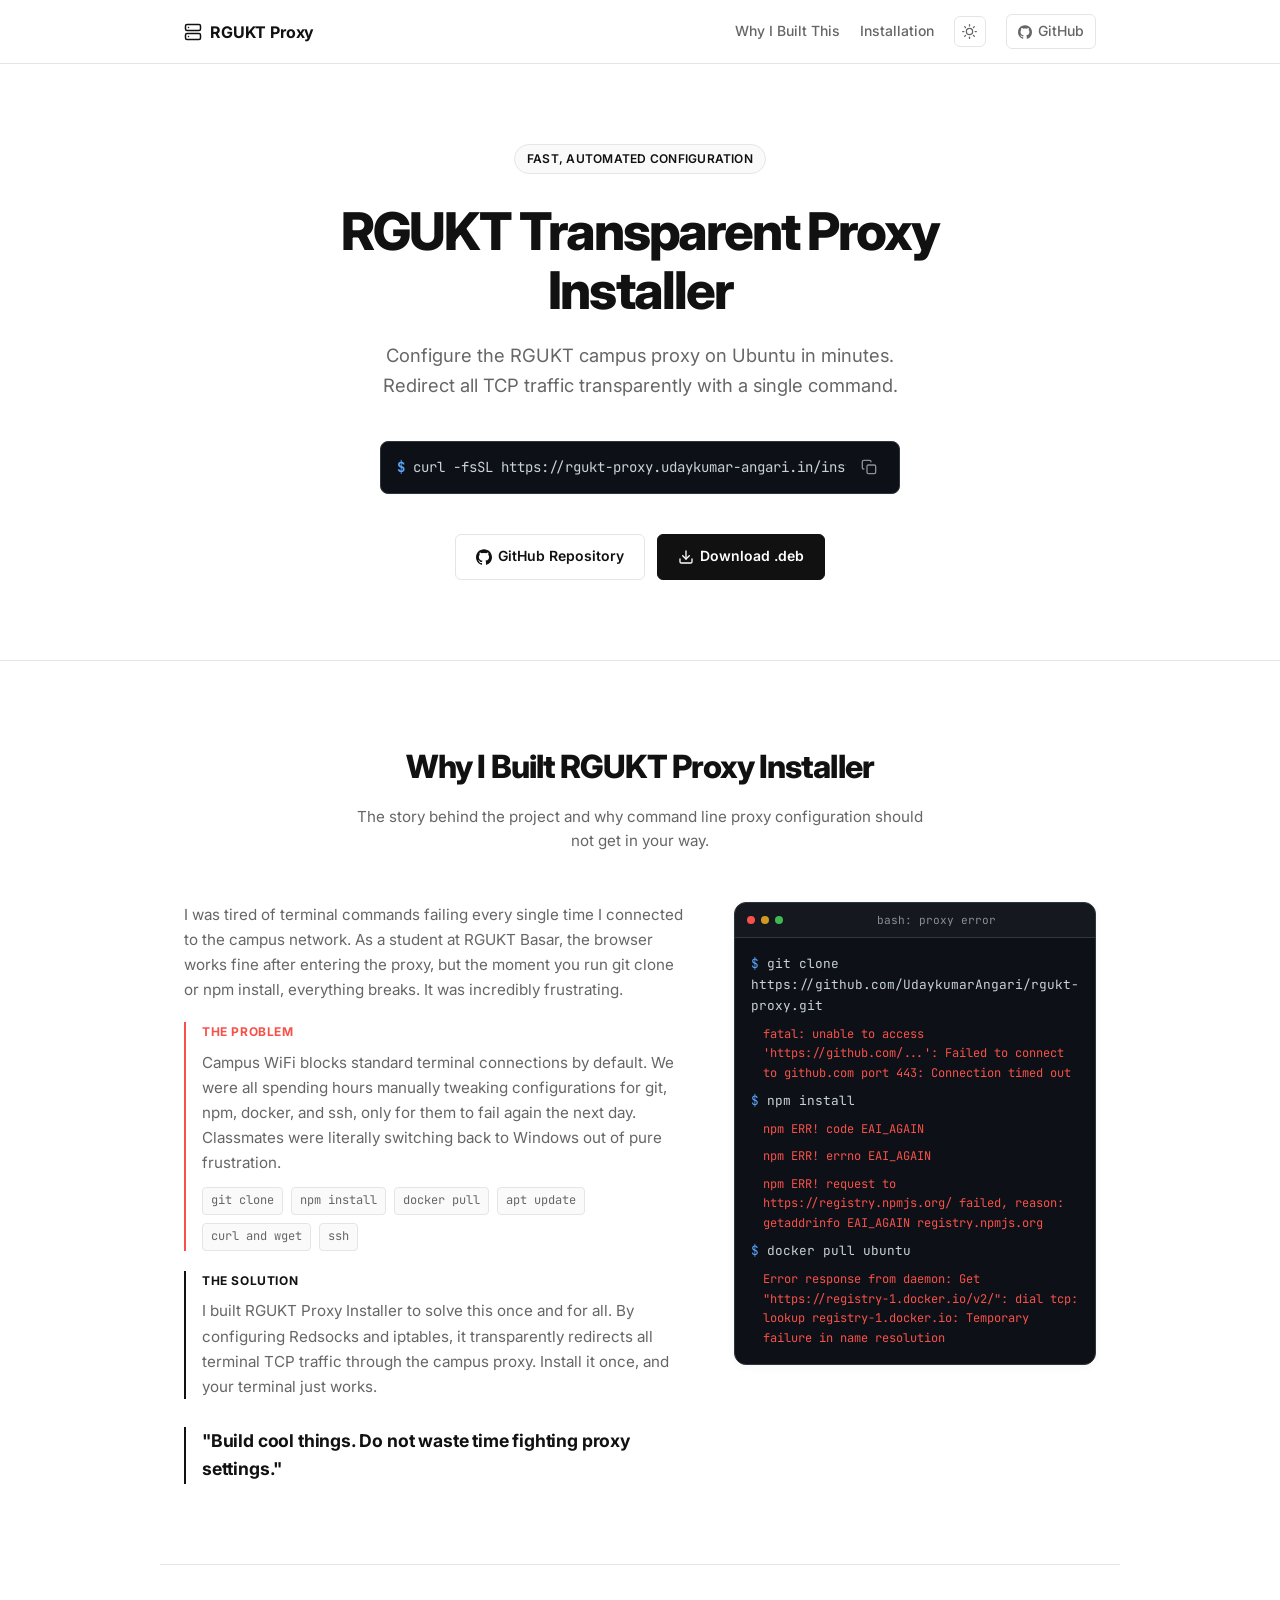
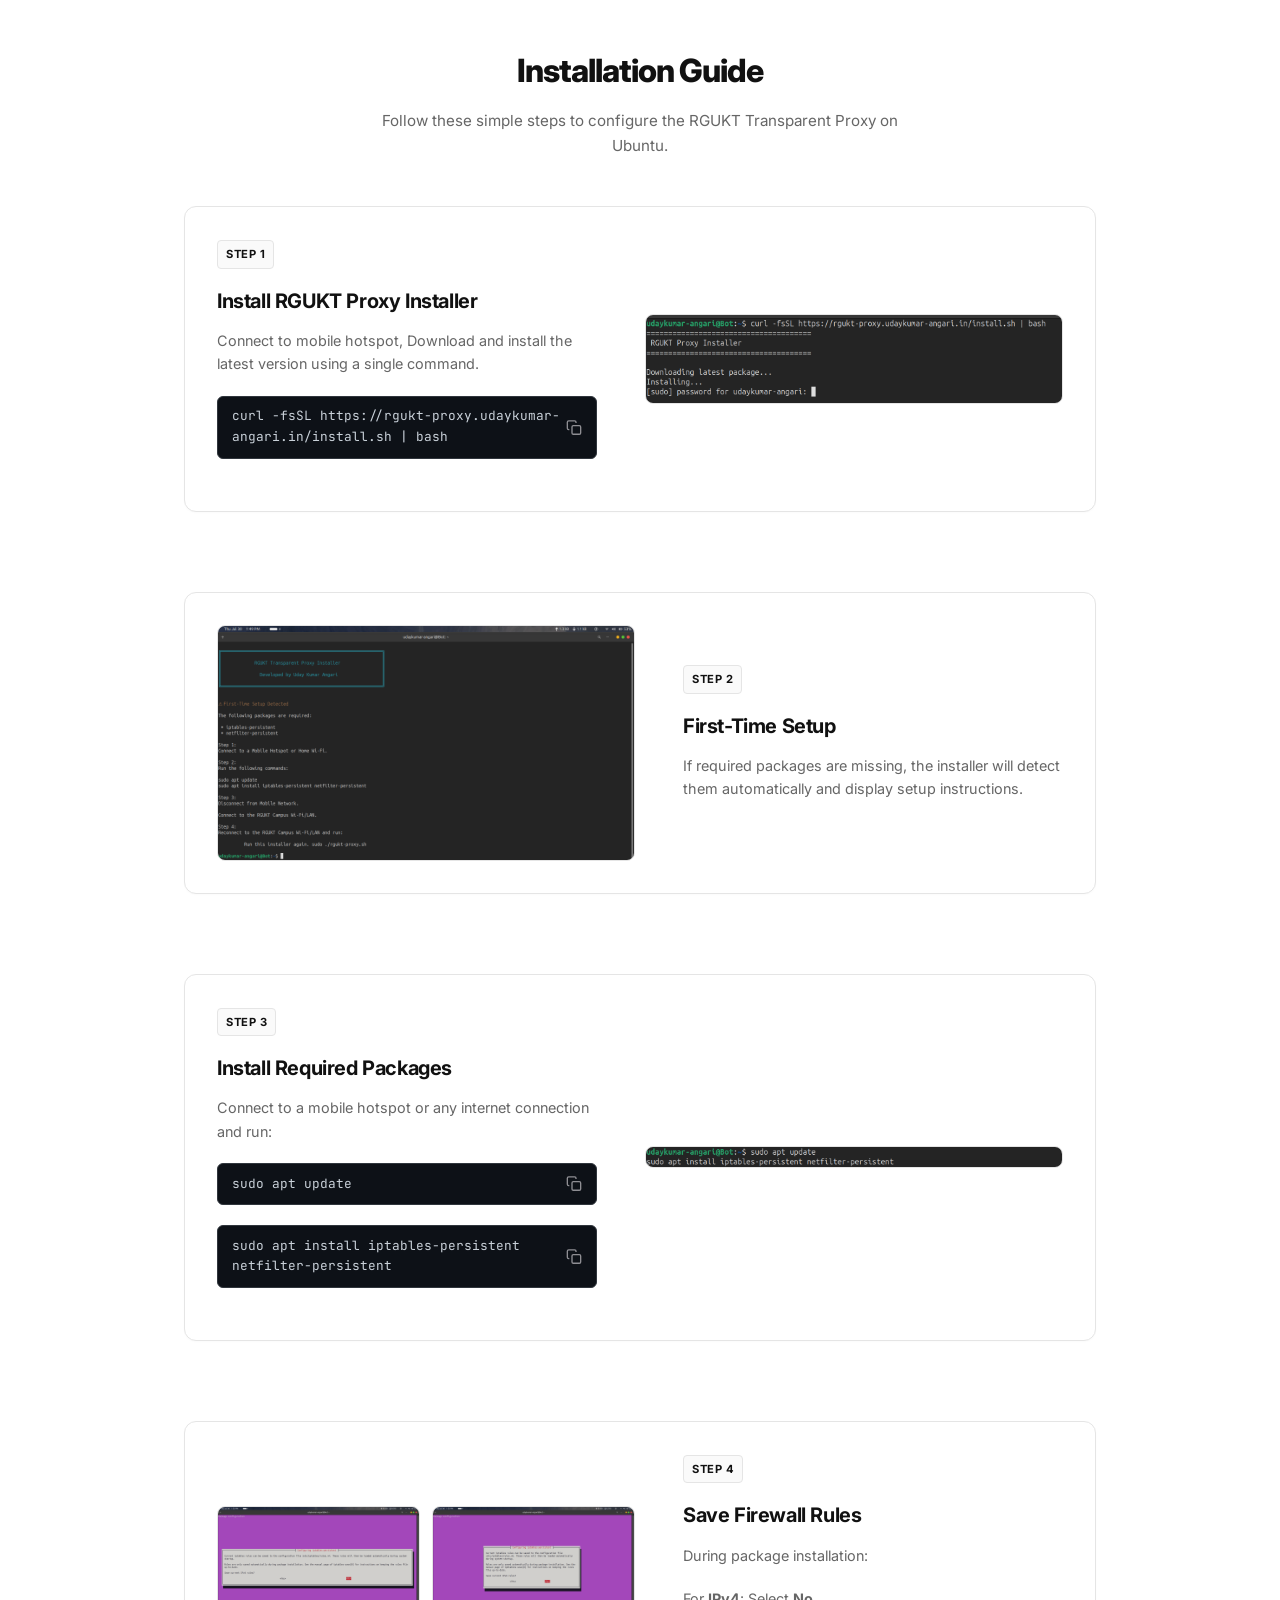
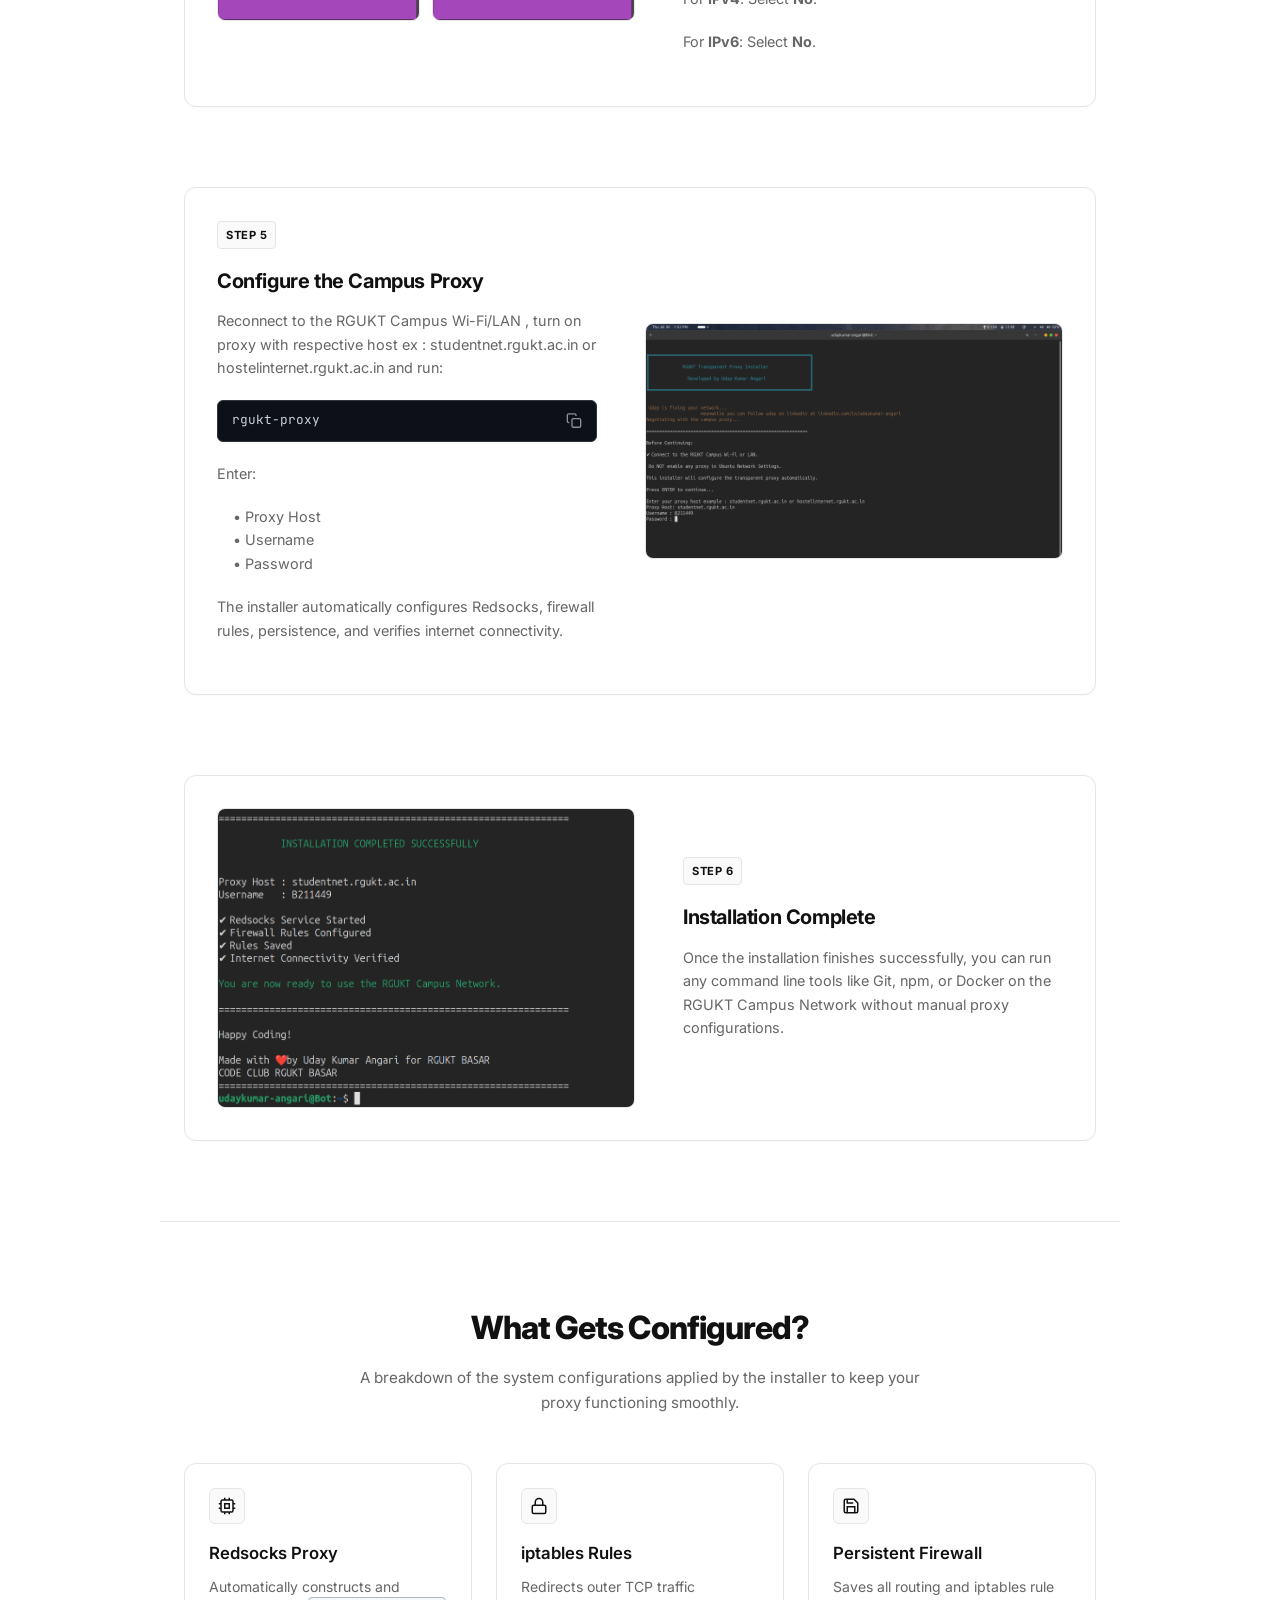
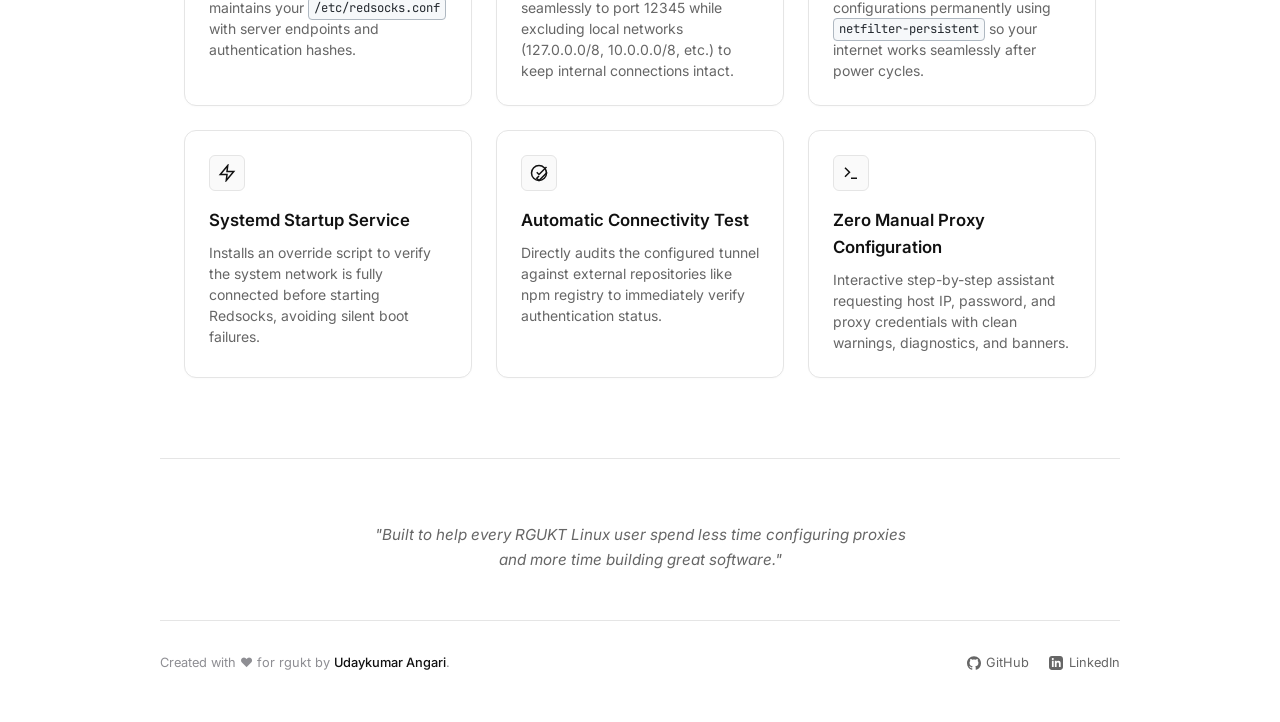
==== docs/index.html @ dd68bdbd "added steps in index.html" ====
<!DOCTYPE html>
<html lang="en">

<head>
    <meta charset="UTF-8">
    <meta name="viewport" content="width=device-width, initial-scale=1.0">
    <meta name="description"
        content="A one-command transparent proxy installer configuring redsocks and iptables on Ubuntu for RGUKT campus internet access.">
    <title>RGUKT Transparent Proxy Installer</title>

    <link rel="preconnect" href="https://fonts.googleapis.com">
    <link rel="preconnect" href="https://fonts.gstatic.com" crossorigin>
    <link
        href="https://fonts.googleapis.com/css2?family=Inter:wght@400;500;600;700;800&family=JetBrains+Mono:wght@400;500;600&display=swap"
        rel="stylesheet">

    <link rel="stylesheet" href="styles.css?v=4">

    <script>
        if (localStorage.getItem('theme') === 'dark' || (!('theme' in localStorage) && window.matchMedia('(prefers-color-scheme: dark)').matches)) {
            document.documentElement.classList.add('dark');
        } else {
            document.documentElement.classList.remove('dark');
        }
    </script>
</head>

<body>

    <header class="header">
        <div class="nav-container">
            <a href="#" class="logo-link">
                <svg class="logo-icon" viewBox="0 0 24 24" fill="none" stroke="currentColor" stroke-width="2"
                    stroke-linecap="round" stroke-linejoin="round">
                    <rect x="2" y="2" width="20" height="8" rx="2" ry="2"></rect>
                    <rect x="2" y="14" width="20" height="8" rx="2" ry="2"></rect>
                    <line x1="6" y1="6" x2="6.01" y2="6"></line>
                    <line x1="6" y1="18" x2="6.01" y2="18"></line>
                </svg>
                <span class="logo-text">RGUKT Proxy</span>
            </a>
            <nav class="nav-menu">
                <a href="#why-built" class="nav-item">Why I Built This</a>
                <a href="#installation" class="nav-item">Installation</a>
                <button id="theme-toggle" class="theme-toggle-btn" aria-label="Toggle theme">
                    <svg class="sun-icon" viewBox="0 0 24 24" fill="none" stroke="currentColor" stroke-width="2"
                        stroke-linecap="round" stroke-linejoin="round">
                        <circle cx="12" cy="12" r="5"></circle>
                        <line x1="12" y1="1" x2="12" y2="3"></line>
                        <line x1="12" y1="21" x2="12" y2="23"></line>
                        <line x1="4.22" y1="4.22" x2="5.64" y2="5.64"></line>
                        <line x1="18.36" y1="18.36" x2="19.78" y2="19.78"></line>
                        <line x1="1" y1="12" x2="3" y2="12"></line>
                        <line x1="21" y1="12" x2="23" y2="12"></line>
                        <line x1="4.22" y1="19.78" x2="5.64" y2="18.36"></line>
                        <line x1="18.36" y1="5.64" x2="19.78" y2="4.22"></line>
                    </svg>
                    <svg class="moon-icon" viewBox="0 0 24 24" fill="none" stroke="currentColor" stroke-width="2"
                        stroke-linecap="round" stroke-linejoin="round">
                        <path d="M21 12.79A9 9 0 1 1 11.21 3 7 7 0 0 0 21 12.79z"></path>
                    </svg>
                </button>
                <a href="https://github.com/UdaykumarAngari/rgukt-proxy" target="_blank" rel="noopener noreferrer"
                    class="nav-item github-nav-link">
                    <svg class="github-icon" viewBox="0 0 24 24" fill="currentColor">
                        <path
                            d="M12 .297c-6.63 0-12 5.373-12 12 0 5.303 3.438 9.8 8.205 11.385.6.113.82-.258.82-.577 0-.285-.01-1.04-.015-2.04-3.338.724-4.042-1.61-4.042-1.61C4.422 18.07 3.633 17.7 3.633 17.7c-1.087-.744.084-.729.084-.729 1.205.084 1.838 1.236 1.838 1.236 1.07 1.835 2.809 1.305 3.495.998.108-.776.417-1.305.76-1.605-2.665-.3-5.466-1.332-5.466-5.93 0-1.31.465-2.38 1.235-3.22-.135-.303-.54-1.523.105-3.176 0 0 1.005-.322 3.3 1.23.96-.267 1.98-.399 3-.405 1.02.006 2.04.138 3 .405 2.28-1.552 3.285-1.23 3.285-1.23.645 1.653.24 2.873.12 3.176.765.84 1.23 1.91 1.23 3.22 0 4.61-2.805 5.625-5.475 5.92.42.36.81 1.096.81 2.22 0 1.606-.015 2.896-.015 3.286 0 .315.21.69.825.57C20.565 22.092 24 17.592 24 12.297c0-6.627-5.373-12-12-12" />
                    </svg>
                    <span>GitHub</span>
                </a>
            </nav>
        </div>
    </header>

    <main>

        <section class="hero-section">
            <div class="hero-container scroll-animate">
                <div class="hero-badge">
                    <span class="badge-text">fast, automated configuration</span>
                </div>
                <h1 class="hero-title">
                    RGUKT Transparent Proxy Installer
                </h1>
                <p class="hero-subtitle">
                    Configure the RGUKT campus proxy on Ubuntu in minutes. Redirect all TCP traffic transparently with a
                    single command.
                </p>

                <div class="command-box-wrapper">
                    <div class="command-box">
                        <span class="command-prompt">$</span>
                        <code class="command-text"
                            id="install-command">curl -fsSL https://rgukt-proxy.udaykumar-angari.in/install.sh | bash</code>
                        <button class="copy-btn" data-clipboard-target="#install-command"
                            aria-label="Copy installation command">
                            <span class="copy-tooltip">Copy</span>
                            <svg class="copy-icon" viewBox="0 0 24 24" fill="none" stroke="currentColor"
                                stroke-width="2">
                                <rect x="9" y="9" width="13" height="13" rx="2" ry="2"></rect>
                                <path d="M5 15H4a2 2 0 0 1-2-2V4a2 2 0 0 1 2-2h9a2 2 0 0 1 2 2v1"></path>
                            </svg>
                            <svg class="check-icon" viewBox="0 0 24 24" fill="none" stroke="currentColor"
                                stroke-width="2.5">
                                <polyline points="20 6 9 17 4 12"></polyline>
                            </svg>
                        </button>
                    </div>
                </div>

                <div class="hero-actions">
                    <a href="https://github.com/UdaykumarAngari/rgukt-proxy" target="_blank" rel="noopener noreferrer"
                        class="btn btn-secondary">
                        <svg class="btn-icon" viewBox="0 0 24 24" fill="currentColor">
                            <path
                                d="M12 .297c-6.63 0-12 5.373-12 12 0 5.303 3.438 9.8 8.205 11.385.6.113.82-.258.82-.577 0-.285-.01-1.04-.015-2.04-3.338.724-4.042-1.61-4.042-1.61C4.422 18.07 3.633 17.7 3.633 17.7c-1.087-.744.084-.729.084-.729 1.205.084 1.838 1.236 1.838 1.236 1.07 1.835 2.809 1.305 3.495.998.108-.776.417-1.305.76-1.605-2.665-.3-5.466-1.332-5.466-5.93 0-1.31.465-2.38 1.235-3.22-.135-.303-.54-1.523.105-3.176 0 0 1.005-.322 3.3 1.23.96-.267 1.98-.399 3-.405 1.02.006 2.04.138 3 .405 2.28-1.552 3.285-1.23 3.285-1.23.645 1.653.24 2.873.12 3.176.765.84 1.23 1.91 1.23 3.22 0 4.61-2.805 5.625-5.475 5.92.42.36.81 1.096.81 2.22 0 1.606-.015 2.896-.015 3.286 0 .315.21.69.825.57C20.565 22.092 24 17.592 24 12.297c0-6.627-5.373-12-12-12" />
                        </svg>
                        <span>GitHub Repository</span>
                    </a>
                    <a href="downloads/rgukt-proxy.deb" class="btn btn-primary" download>
                        <svg class="btn-icon" viewBox="0 0 24 24" fill="none" stroke="currentColor" stroke-width="2"
                            stroke-linecap="round" stroke-linejoin="round">
                            <path d="M21 15v4a2 2 0 0 1-2 2H5a2 2 0 0 1-2-2v-4"></path>
                            <polyline points="7 10 12 15 17 10"></polyline>
                            <line x1="12" y1="15" x2="12" y2="3"></line>
                        </svg>
                        <span>Download .deb</span>
                    </a>
                </div>
            </div>
        </section>

        <section id="why-built" class="why-built-section scroll-animate">
            <div class="section-header">
                <h2 class="section-title">Why I Built RGUKT Proxy Installer</h2>
                <p class="section-subtitle">The story behind the project and why command line proxy configuration should not get in your way.</p>
            </div>
            <div class="why-built-container">
                <div class="why-built-content">
                    <p class="story-intro">
                        I was tired of terminal commands failing every single time I connected to the campus network. As a student at RGUKT Basar, the browser works fine after entering the proxy, but the moment you run git clone or npm install, everything breaks. It was incredibly frustrating.
                    </p>
                    
                    <div class="story-problem">
                        <span class="story-label">The Problem</span>
                        <p>Campus WiFi blocks standard terminal connections by default. We were all spending hours manually tweaking configurations for git, npm, docker, and ssh, only for them to fail again the next day. Classmates were literally switching back to Windows out of pure frustration.</p>
                        <div class="command-badge-grid">
                            <span>git clone</span>
                            <span>npm install</span>
                            <span>docker pull</span>
                            <span>apt update</span>
                            <span>curl and wget</span>
                            <span>ssh</span>
                        </div>
                    </div>
                    
                    <div class="story-solution">
                        <span class="story-label">The Solution</span>
                        <p>
                            I built RGUKT Proxy Installer to solve this once and for all. By configuring Redsocks and iptables, it transparently redirects all terminal TCP traffic through the campus proxy. Install it once, and your terminal just works.
                        </p>
                    </div>

                    <div class="why-built-quote">
                        "Build cool things. Do not waste time fighting proxy settings."
                    </div>
                </div>
                <div class="why-built-terminal">
                    <div class="terminal-card">
                        <div class="terminal-header">
                            <span class="dot dot-red"></span>
                            <span class="dot dot-yellow"></span>
                            <span class="dot dot-green"></span>
                            <span class="terminal-title">bash: proxy error</span>
                        </div>
                        <div class="terminal-body">
                            <div class="term-line"><span class="term-prompt">$</span> <span class="term-cmd">git clone https://github.com/UdaykumarAngari/rgukt-proxy.git</span></div>
                            <div class="term-err">fatal: unable to access 'https://github.com/...': Failed to connect to github.com port 443: Connection timed out</div>
                            <div class="term-line"><span class="term-prompt">$</span> <span class="term-cmd">npm install</span></div>
                            <div class="term-err">npm ERR! code EAI_AGAIN</div>
                            <div class="term-err">npm ERR! errno EAI_AGAIN</div>
                            <div class="term-err">npm ERR! request to https://registry.npmjs.org/ failed, reason: getaddrinfo EAI_AGAIN registry.npmjs.org</div>
                            <div class="term-line"><span class="term-prompt">$</span> <span class="term-cmd">docker pull ubuntu</span></div>
                            <div class="term-err">Error response from daemon: Get "https://registry-1.docker.io/v2/": dial tcp: lookup registry-1.docker.io: Temporary failure in name resolution</div>
                        </div>
                    </div>
                </div>
            </div>
        </section>

        <section id="installation" class="installation-section scroll-animate">
            <div class="section-header">
                <h2 class="section-title">Installation Guide</h2>
                <p class="section-subtitle">Follow these simple steps to configure the RGUKT Transparent Proxy on
                    Ubuntu.</p>
            </div>

            <div class="steps-list">
                <div class="step-card scroll-animate">
                    <div class="step-info-block">
                        <div class="step-badge">Step 1</div>
                        <h3 class="step-card-title">Install RGUKT Proxy Installer</h3>
                        <p class="step-card-desc">Connect to mobile hotspot, Download and install the latest version using a single command.</p>
                        <div class="step-code-wrapper">
                            <div class="step-code-block">
                                <code
                                    id="step-1-code">curl -fsSL https://rgukt-proxy.udaykumar-angari.in/install.sh | bash</code>
                                <button class="copy-btn" data-clipboard-target="#step-1-code"
                                    aria-label="Copy installation command">
                                    <span class="copy-tooltip">Copy</span>
                                    <svg class="copy-icon" viewBox="0 0 24 24" fill="none" stroke="currentColor"
                                        stroke-width="2">
                                        <rect x="9" y="9" width="13" height="13" rx="2" ry="2"></rect>
                                        <path d="M5 15H4a2 2 0 0 1-2-2V4a2 2 0 0 1 2-2h9a2 2 0 0 1 2 2v1"></path>
                                    </svg>
                                    <svg class="check-icon" viewBox="0 0 24 24" fill="none" stroke="currentColor"
                                        stroke-width="2.5">
                                        <polyline points="20 6 9 17 4 12"></polyline>
                                    </svg>
                                </button>
                            </div>
                        </div>
                    </div>
                    <div class="step-card-visual">
                        <div class="doc-image-wrapper image-wrapper">
                            <img src="images/step1.png" alt="Install RGUKT Proxy Installer"
                                class="gallery-img step-doc-img">
                            <div class="zoom-overlay">
                                <svg class="zoom-icon" viewBox="0 0 24 24" fill="none" stroke="currentColor"
                                    stroke-width="2" stroke-linecap="round" stroke-linejoin="round">
                                    <circle cx="11" cy="11" r="8"></circle>
                                    <line x1="21" y1="21" x2="16.65" y2="16.65"></line>
                                    <line x1="11" y1="8" x2="11" y2="14"></line>
                                    <line x1="8" y1="11" x2="14" y2="11"></line>
                                </svg>
                            </div>
                        </div>
                    </div>
                </div>

                <div class="step-card scroll-animate">
                    <div class="step-info-block">
                        <div class="step-badge">Step 2</div>
                        <h3 class="step-card-title">First-Time Setup</h3>
                        <p class="step-card-desc">If required packages are missing, the installer will detect them
                            automatically and display setup instructions.</p>
                    </div>
                    <div class="step-card-visual">
                        <div class="doc-image-wrapper image-wrapper">
                            <img src="images/step2.png" alt="First-Time Setup Instructions"
                                class="gallery-img step-doc-img">
                            <div class="zoom-overlay">
                                <svg class="zoom-icon" viewBox="0 0 24 24" fill="none" stroke="currentColor"
                                    stroke-width="2" stroke-linecap="round" stroke-linejoin="round">
                                    <circle cx="11" cy="11" r="8"></circle>
                                    <line x1="21" y1="21" x2="16.65" y2="16.65"></line>
                                    <line x1="11" y1="8" x2="11" y2="14"></line>
                                    <line x1="8" y1="11" x2="14" y2="11"></line>
                                </svg>
                            </div>
                        </div>
                    </div>
                </div>

                <div class="step-card scroll-animate">
                    <div class="step-info-block">
                        <div class="step-badge">Step 3</div>
                        <h3 class="step-card-title">Install Required Packages</h3>
                        <p class="step-card-desc">Connect to a mobile hotspot or any internet connection and run:</p>
                        <div class="step-code-wrapper">
                            <div class="step-code-block">
                                <code id="step-3-code-1">sudo apt update</code>
                                <button class="copy-btn" data-clipboard-target="#step-3-code-1"
                                    aria-label="Copy update command">
                                    <span class="copy-tooltip">Copy</span>
                                    <svg class="copy-icon" viewBox="0 0 24 24" fill="none" stroke="currentColor"
                                        stroke-width="2">
                                        <rect x="9" y="9" width="13" height="13" rx="2" ry="2"></rect>
                                        <path d="M5 15H4a2 2 0 0 1-2-2V4a2 2 0 0 1 2-2h9a2 2 0 0 1 2 2v1"></path>
                                    </svg>
                                    <svg class="check-icon" viewBox="0 0 24 24" fill="none" stroke="currentColor"
                                        stroke-width="2.5">
                                        <polyline points="20 6 9 17 4 12"></polyline>
                                    </svg>
                                </button>
                            </div>
                        </div>
                        <div class="step-code-wrapper">
                            <div class="step-code-block">
                                <code
                                    id="step-3-code-2">sudo apt install iptables-persistent netfilter-persistent</code>
                                <button class="copy-btn" data-clipboard-target="#step-3-code-2"
                                    aria-label="Copy install command">
                                    <span class="copy-tooltip">Copy</span>
                                    <svg class="copy-icon" viewBox="0 0 24 24" fill="none" stroke="currentColor"
                                        stroke-width="2">
                                        <rect x="9" y="9" width="13" height="13" rx="2" ry="2"></rect>
                                        <path d="M5 15H4a2 2 0 0 1-2-2V4a2 2 0 0 1 2-2h9a2 2 0 0 1 2 2v1"></path>
                                    </svg>
                                    <svg class="check-icon" viewBox="0 0 24 24" fill="none" stroke="currentColor"
                                        stroke-width="2.5">
                                        <polyline points="20 6 9 17 4 12"></polyline>
                                    </svg>
                                </button>
                            </div>
                        </div>
                    </div>
                    <div class="step-card-visual">
                        <div class="doc-image-wrapper image-wrapper">
                            <img src="images/step3.png" alt="Install Required Packages"
                                class="gallery-img step-doc-img">
                            <div class="zoom-overlay">
                                <svg class="zoom-icon" viewBox="0 0 24 24" fill="none" stroke="currentColor"
                                    stroke-width="2" stroke-linecap="round" stroke-linejoin="round">
                                    <circle cx="11" cy="11" r="8"></circle>
                                    <line x1="21" y1="21" x2="16.65" y2="16.65"></line>
                                    <line x1="11" y1="8" x2="11" y2="14"></line>
                                    <line x1="8" y1="11" x2="14" y2="11"></line>
                                </svg>
                            </div>
                        </div>
                    </div>
                </div>

                <div class="step-card scroll-animate">
                    <div class="step-info-block">
                        <div class="step-badge">Step 4</div>
                        <h3 class="step-card-title">Save Firewall Rules</h3>
                        <p class="step-card-desc">During package installation:</p>
                        <p class="step-card-desc">For <strong>IPv4</strong>: Select <strong>No</strong>.</p>
                        <p class="step-card-desc">For <strong>IPv6</strong>: Select <strong>No</strong>.</p>
                    </div>
                    <div class="step-card-visual">
                        <div class="step-images-sidebyside">
                            <div class="doc-image-wrapper image-wrapper">
                                <img src="images/step4.1.png" alt="IPv4 Firewall Rules - Select YES"
                                    class="gallery-img step-doc-img">
                                <div class="zoom-overlay">
                                    <svg class="zoom-icon" viewBox="0 0 24 24" fill="none" stroke="currentColor"
                                        stroke-width="2" stroke-linecap="round" stroke-linejoin="round">
                                        <circle cx="11" cy="11" r="8"></circle>
                                        <line x1="21" y1="21" x2="16.65" y2="16.65"></line>
                                        <line x1="11" y1="8" x2="11" y2="14"></line>
                                        <line x1="8" y1="11" x2="14" y2="11"></line>
                                    </svg>
                                </div>
                            </div>
                            <div class="doc-image-wrapper image-wrapper">
                                <img src="images/step4.2.png" alt="IPv6 Firewall Rules - Select NO"
                                    class="gallery-img step-doc-img">
                                <div class="zoom-overlay">
                                    <svg class="zoom-icon" viewBox="0 0 24 24" fill="none" stroke="currentColor"
                                        stroke-width="2" stroke-linecap="round" stroke-linejoin="round">
                                        <circle cx="11" cy="11" r="8"></circle>
                                        <line x1="21" y1="21" x2="16.65" y2="16.65"></line>
                                        <line x1="11" y1="8" x2="11" y2="14"></line>
                                        <line x1="8" y1="11" x2="14" y2="11"></line>
                                    </svg>
                                </div>
                            </div>
                        </div>
                    </div>
                </div>

                <div class="step-card scroll-animate">
                    <div class="step-info-block">
                        <div class="step-badge">Step 5</div>
                        <h3 class="step-card-title">Configure the Campus Proxy</h3>
                        <p class="step-card-desc">Reconnect to the RGUKT Campus Wi-Fi/LAN , turn on proxy with respective host ex : studentnet.rgukt.ac.in or hostelinternet.rgukt.ac.in and run:</p>
                        <div class="step-code-wrapper">
                            <div class="step-code-block">
                                <code id="step-5-code">rgukt-proxy</code>
                                <button class="copy-btn" data-clipboard-target="#step-5-code"
                                    aria-label="Copy configuration command">
                                    <span class="copy-tooltip">Copy</span>
                                    <svg class="copy-icon" viewBox="0 0 24 24" fill="none" stroke="currentColor"
                                        stroke-width="2">
                                        <rect x="9" y="9" width="13" height="13" rx="2" ry="2"></rect>
                                        <path d="M5 15H4a2 2 0 0 1-2-2V4a2 2 0 0 1 2-2h9a2 2 0 0 1 2 2v1"></path>
                                    </svg>
                                    <svg class="check-icon" viewBox="0 0 24 24" fill="none" stroke="currentColor"
                                        stroke-width="2.5">
                                        <polyline points="20 6 9 17 4 12"></polyline>
                                    </svg>
                                </button>
                            </div>
                        </div>
                        <p class="step-card-desc">Enter:</p>
                        <p class="step-card-desc" style="margin-left: 1rem;">
                            • Proxy Host<br>
                            • Username<br>
                            • Password
                        </p>
                        <p class="step-card-desc">The installer automatically configures Redsocks, firewall rules,
                            persistence, and verifies internet connectivity.</p>
                    </div>
                    <div class="step-card-visual">
                        <div class="doc-image-wrapper image-wrapper">
                            <img src="images/step6.png" alt="Configure Campus Proxy Settings"
                                class="gallery-img step-doc-img">
                            <div class="zoom-overlay">
                                <svg class="zoom-icon" viewBox="0 0 24 24" fill="none" stroke="currentColor"
                                    stroke-width="2" stroke-linecap="round" stroke-linejoin="round">
                                    <circle cx="11" cy="11" r="8"></circle>
                                    <line x1="21" y1="21" x2="16.65" y2="16.65"></line>
                                    <line x1="11" y1="8" x2="11" y2="14"></line>
                                    <line x1="8" y1="11" x2="14" y2="11"></line>
                                </svg>
                            </div>
                        </div>
                    </div>
                </div>

                <div class="step-card scroll-animate">
                    <div class="step-info-block">
                        <div class="step-badge">Step 6</div>
                        <h3 class="step-card-title">Installation Complete</h3>
                        <p class="step-card-desc">Once the installation finishes successfully, you can run any command line tools like Git, npm, or Docker on the RGUKT Campus Network without manual proxy configurations.</p>
                    </div>
                    <div class="step-card-visual">
                        <div class="doc-image-wrapper image-wrapper">
                            <img src="images/result.png" alt="Installation Complete" class="gallery-img step-doc-img">
                            <div class="zoom-overlay">
                                <svg class="zoom-icon" viewBox="0 0 24 24" fill="none" stroke="currentColor"
                                    stroke-width="2" stroke-linecap="round" stroke-linejoin="round">
                                    <circle cx="11" cy="11" r="8"></circle>
                                    <line x1="21" y1="21" x2="16.65" y2="16.65"></line>
                                    <line x1="11" y1="8" x2="11" y2="14"></line>
                                    <line x1="8" y1="11" x2="14" y2="11"></line>
                                </svg>
                            </div>
                        </div>
                    </div>
                </div>
            </div>
        </section>

        <section id="configured" class="configured-section scroll-animate">
            <div class="section-header">
                <h2 class="section-title">What Gets Configured?</h2>
                <p class="section-subtitle">A breakdown of the system configurations applied by the installer to keep
                    your proxy functioning smoothly.</p>
            </div>
            <div class="configured-grid">
                <div class="configured-card scroll-animate">
                    <div class="configured-icon-wrapper">
                        <svg class="configured-icon" viewBox="0 0 24 24" fill="none" stroke="currentColor"
                            stroke-width="2">
                            <rect x="4" y="4" width="16" height="16" rx="2" ry="2"></rect>
                            <rect x="9" y="9" width="6" height="6"></rect>
                            <line x1="9" y1="1" x2="9" y2="4"></line>
                            <line x1="15" y1="1" x2="15" y2="4"></line>
                            <line x1="9" y1="20" x2="9" y2="23"></line>
                            <line x1="15" y1="20" x2="15" y2="23"></line>
                            <line x1="20" y1="9" x2="23" y2="9"></line>
                            <line x1="20" y1="15" x2="23" y2="15"></line>
                            <line x1="1" y1="9" x2="4" y2="9"></line>
                            <line x1="1" y1="15" x2="4" y2="15"></line>
                        </svg>
                    </div>
                    <h3 class="configured-card-title">Redsocks Proxy</h3>
                    <p class="configured-card-desc">Automatically constructs and maintains your
                        <code>/etc/redsocks.conf</code> with server endpoints and authentication hashes.</p>
                </div>
                <div class="configured-card scroll-animate">
                    <div class="configured-icon-wrapper">
                        <svg class="configured-icon" viewBox="0 0 24 24" fill="none" stroke="currentColor"
                            stroke-width="2">
                            <rect x="3" y="11" width="18" height="11" rx="2" ry="2"></rect>
                            <path d="M7 11V7a5 5 0 0 1 10 0v4"></path>
                        </svg>
                    </div>
                    <h3 class="configured-card-title">iptables Rules</h3>
                    <p class="configured-card-desc">Redirects outer TCP traffic seamlessly to port 12345 while excluding
                        local networks (127.0.0.0/8, 10.0.0.0/8, etc.) to keep internal connections intact.</p>
                </div>
                <div class="configured-card scroll-animate">
                    <div class="configured-icon-wrapper">
                        <svg class="configured-icon" viewBox="0 0 24 24" fill="none" stroke="currentColor"
                            stroke-width="2">
                            <path d="M19 21H5a2 2 0 0 1-2-2V5a2 2 0 0 1 2-2h11l5 5v11a2 2 0 0 1-2 2z"></path>
                            <polyline points="17 21 17 13 7 13 7 21"></polyline>
                            <polyline points="7 3 7 8 15 8"></polyline>
                        </svg>
                    </div>
                    <h3 class="configured-card-title">Persistent Firewall</h3>
                    <p class="configured-card-desc">Saves all routing and iptables rule configurations permanently using
                        <code>netfilter-persistent</code> so your internet works seamlessly after power cycles.</p>
                </div>
                <div class="configured-card scroll-animate">
                    <div class="configured-icon-wrapper">
                        <svg class="configured-icon" viewBox="0 0 24 24" fill="none" stroke="currentColor"
                            stroke-width="2">
                            <path d="M13 2L3 14h9l-1 8 10-12h-9l1-8z"></path>
                        </svg>
                    </div>
                    <h3 class="configured-card-title">Systemd Startup Service</h3>
                    <p class="configured-card-desc">Installs an override script to verify the system network is fully
                        connected before starting Redsocks, avoiding silent boot failures.</p>
                </div>
                <div class="configured-card scroll-animate">
                    <div class="configured-icon-wrapper">
                        <svg class="configured-icon" viewBox="0 0 24 24" fill="none" stroke="currentColor"
                            stroke-width="2">
                            <polyline points="22 11.08 22 12 12 22 9 19 9 19 12 16 12 16"></polyline>
                            <circle cx="12" cy="12" r="10"></circle>
                            <polyline points="22 4 12 14.01 9 11.01"></polyline>
                        </svg>
                    </div>
                    <h3 class="configured-card-title">Automatic Connectivity Test</h3>
                    <p class="configured-card-desc">Directly audits the configured tunnel against external repositories
                        like npm registry to immediately verify authentication status.</p>
                </div>
                <div class="configured-card scroll-animate">
                    <div class="configured-icon-wrapper">
                        <svg class="configured-icon" viewBox="0 0 24 24" fill="none" stroke="currentColor"
                            stroke-width="2">
                            <polyline points="4 17 10 11 4 5"></polyline>
                            <line x1="12" y1="19" x2="20" y2="19"></line>
                        </svg>
                    </div>
                    <h3 class="configured-card-title">Zero Manual Proxy Configuration</h3>
                    <p class="configured-card-desc">Interactive step-by-step assistant requesting host IP, password, and
                        proxy credentials with clean warnings, diagnostics, and banners.</p>
                </div>
            </div>
        </section>

        <section class="quote-section scroll-animate">
            <p class="quote-text">"Built to help every RGUKT Linux user spend less time configuring proxies and more
                time building great software."</p>
        </section>

    </main>

    <footer class="footer">
        <div class="footer-container">
            <div class="footer-left">
                <span class="footer-text">Created with ❤️ for rgukt by <a
                        href="https://www.linkedin.com/in/udaykumar-angari/" target="_blank" rel="noopener noreferrer"
                        class="footer-author-link">Udaykumar Angari</a>.</span>
            </div>
            <div class="footer-right">
                <a href="https://github.com/UdaykumarAngari/rgukt-proxy" target="_blank" rel="noopener noreferrer"
                    class="footer-link">
                    <svg class="footer-icon" viewBox="0 0 24 24" fill="currentColor">
                        <path
                            d="M12 .297c-6.63 0-12 5.373-12 12 0 5.303 3.438 9.8 8.205 11.385.6.113.82-.258.82-.577 0-.285-.01-1.04-.015-2.04-3.338.724-4.042-1.61-4.042-1.61C4.422 18.07 3.633 17.7 3.633 17.7c-1.087-.744.084-.729.084-.729 1.205.084 1.838 1.236 1.838 1.236 1.07 1.835 2.809 1.305 3.495.998.108-.776.417-1.305.76-1.605-2.665-.3-5.466-1.332-5.466-5.93 0-1.31.465-2.38 1.235-3.22-.135-.303-.54-1.523.105-3.176 0 0 1.005-.322 3.3 1.23.96-.267 1.98-.399 3-.405 1.02.006 2.04.138 3 .405 2.28-1.552 3.285-1.23 3.285-1.23.645 1.653.24 2.873.12 3.176.765.84 1.23 1.91 1.23 3.22 0 4.61-2.805 5.625-5.475 5.92.42.36.81 1.096.81 2.22 0 1.606-.015 2.896-.015 3.286 0 .315.21.69.825.57C20.565 22.092 24 17.592 24 12.297c0-6.627-5.373-12-12-12" />
                    </svg>
                    <span>GitHub</span>
                </a>
                <a href="https://www.linkedin.com/in/udaykumar-angari/" target="_blank" rel="noopener noreferrer"
                    class="footer-link">
                    <svg class="footer-icon" viewBox="0 0 24 24" fill="currentColor">
                        <path
                            d="M19 0h-14c-2.761 0-5 2.239-5 5v14c0 2.761 2.239 5 5 5h14c2.762 0 5-2.239 5-5v-14c0-2.761-2.238-5-5-5zm-11 19h-3v-11h3v11zm-1.5-12.268c-.966 0-1.75-.779-1.75-1.75s.784-1.75 1.75-1.75 1.75.779 1.75 1.75-.784 1.75-1.75 1.75zm13.5 12.268h-3v-5.604c0-3.368-4-3.113-4 0v5.604h-3v-11h3v1.765c1.396-2.586 7-2.777 7 2.476v6.759z" />
                    </svg>
                    <span>LinkedIn</span>
                </a>
            </div>
        </div>
    </footer>

    <div id="lightbox" class="lightbox" aria-hidden="true" role="dialog" aria-label="Screenshot lightbox">
        <button class="lightbox-close" aria-label="Close modal">&times;</button>
        <div class="lightbox-wrapper">
            <img class="lightbox-content" id="lightbox-img" alt="Zoomed screenshot view">
            <div id="lightbox-caption" class="lightbox-caption"></div>
        </div>
    </div>

    <script src="script.js"></script>
</body>

</html>
---- docs/styles.css ----
/* ==========================================================================
   Design Tokens & Themes (Strict Minimalist B&W)
   ========================================================================== */
:root {
    /* Color Palette - Light Mode */
    --bg-primary: #FFFFFF;
    --bg-secondary: #FAFAFA;
    --bg-header: rgba(255, 255, 255, 0.85);
    --bg-card: #FFFFFF;
    
    /* Code Blocks (Always Dark for contrast) */
    --bg-code-block: #0D1117;
    --border-code-block: #30363D;
    --text-code-block: #C9D1D9;
    
    /* Inline Code */
    --bg-inline-code: #F6F8FA;
    --text-inline-code: #24292F;
    --border-inline-code: #AFB8C1;
    
    /* Text Colors */
    --text-primary: #111111;
    --text-secondary: #666666;
    --text-muted: #8E8E93;
    
    /* Borders */
    --border-color: #E5E5E5;
    --border-hover: #D1D1D6;
    
    /* Buttons */
    --btn-bg: #111111;
    --btn-text: #FFFFFF;
    --btn-hover: #222222;
    --btn-sec-bg: #FFFFFF;
    --btn-sec-text: #111111;
    --btn-sec-border: #E5E5E5;
    --btn-sec-hover: #FAFAFA;
    
    /* Shadows (Very soft, almost invisible) */
    --shadow-sm: 0 1px 2px rgba(0, 0, 0, 0.02);
    --shadow-md: 0 2px 8px rgba(0, 0, 0, 0.04);
    --shadow-lg: 0 12px 24px rgba(0, 0, 0, 0.06);
    
    /* Typography */
    --font-sans: 'Inter', -apple-system, BlinkMacSystemFont, "Segoe UI", Roboto, sans-serif;
    --font-mono: 'JetBrains Mono', 'Fira Code', monospace;
    
    /* Constants */
    --max-width: 960px;
    --header-height: 64px;
    --transition-speed: 0.2s;
    --border-radius: 12px;
}

@media (prefers-color-scheme: dark) {
    html:not(.light) {
        /* Color Palette - Dark Mode */
        --bg-primary: #0A0A0A;
        --bg-secondary: #000000;
        --bg-header: rgba(10, 10, 10, 0.85);
        --bg-card: #121212;
        
        /* Text Colors */
        --text-primary: #FAFAFA;
        --text-secondary: #A1A1AA;
        --text-muted: #52525B;
        
        /* Inline Code */
        --bg-inline-code: #161B22;
        --text-inline-code: #E6EDF0;
        --border-inline-code: #30363D;
        
        /* Borders */
        --border-color: #27272A;
        --border-hover: #3F3F46;
        
        /* Buttons */
        --btn-bg: #FAFAFA;
        --btn-text: #111111;
        --btn-hover: #E4E4E7;
        --btn-sec-bg: #0A0A0A;
        --btn-sec-text: #FAFAFA;
        --btn-sec-border: #27272A;
        --btn-sec-hover: #121212;
        
        /* Shadows */
        --shadow-sm: 0 1px 2px rgba(0, 0, 0, 0.2);
        --shadow-md: 0 4px 16px rgba(0, 0, 0, 0.4);
        --shadow-lg: 0 20px 40px rgba(0, 0, 0, 0.5);
    }
}

html.dark {
    /* Color Palette - Dark Mode */
    --bg-primary: #0A0A0A;
    --bg-secondary: #000000;
    --bg-header: rgba(10, 10, 10, 0.85);
    --bg-card: #121212;
    
    /* Text Colors */
    --text-primary: #FAFAFA;
    --text-secondary: #A1A1AA;
    --text-muted: #52525B;
    
    /* Inline Code */
    --bg-inline-code: #161B22;
    --text-inline-code: #E6EDF0;
    --border-inline-code: #30363D;
    
    /* Borders */
    --border-color: #27272A;
    --border-hover: #3F3F46;
    
    /* Buttons */
    --btn-bg: #FAFAFA;
    --btn-text: #111111;
    --btn-hover: #E4E4E7;
    --btn-sec-bg: #0A0A0A;
    --btn-sec-text: #FAFAFA;
    --btn-sec-border: #27272A;
    --btn-sec-hover: #121212;
    
    /* Shadows */
    --shadow-sm: 0 1px 2px rgba(0, 0, 0, 0.2);
    --shadow-md: 0 4px 16px rgba(0, 0, 0, 0.4);
    --shadow-lg: 0 20px 40px rgba(0, 0, 0, 0.5);
}

/* ==========================================================================
   Base CSS & Resets
   ========================================================================== */
* {
    box-sizing: border-box;
    margin: 0;
    padding: 0;
}

html {
    scroll-behavior: smooth;
    font-size: 16px;
}

body {
    background-color: var(--bg-primary);
    color: var(--text-primary);
    font-family: var(--font-sans);
    line-height: 1.625;
    -webkit-font-smoothing: antialiased;
    overflow-x: hidden;
}

a {
    color: inherit;
    text-decoration: none;
    transition: color var(--transition-speed) ease;
}

code {
    font-family: var(--font-mono);
    font-size: 0.875em;
    background-color: var(--bg-inline-code);
    color: var(--text-inline-code);
    padding: 0.2em 0.4em;
    border-radius: 4px;
    border: 1px solid var(--border-inline-code);
}

/* ==========================================================================
   Header & Navigation
   ========================================================================== */
.header {
    position: fixed;
    top: 0;
    left: 0;
    width: 100%;
    height: var(--header-height);
    background-color: var(--bg-header);
    backdrop-filter: blur(8px);
    -webkit-backdrop-filter: blur(8px);
    border-bottom: 1px solid var(--border-color);
    z-index: 100;
}

.nav-container {
    max-width: var(--max-width);
    margin: 0 auto;
    height: 100%;
    display: flex;
    justify-content: space-between;
    align-items: center;
    padding: 0 1.5rem;
}

.logo-link {
    display: flex;
    align-items: center;
    gap: 0.5rem;
    font-weight: 700;
    font-size: 1rem;
    color: var(--text-primary);
    letter-spacing: -0.01em;
}

.logo-icon {
    width: 18px;
    height: 18px;
    color: var(--text-primary);
}

.nav-menu {
    display: flex;
    align-items: center;
    gap: 1.25rem;
}

.nav-item {
    font-size: 0.875rem;
    font-weight: 500;
    color: var(--text-secondary);
}

.nav-item:hover {
    color: var(--text-primary);
}

.github-nav-link {
    display: flex;
    align-items: center;
    gap: 0.375rem;
    padding: 0.35rem 0.7rem;
    border-radius: 6px;
    border: 1px solid var(--border-color);
    background-color: var(--bg-card);
}

.github-nav-link:hover {
    background-color: var(--bg-secondary);
    border-color: var(--border-hover);
}

.github-icon {
    width: 14px;
    height: 14px;
}

/* Theme Toggle Button & SVG Icon Visibility */
.theme-toggle-btn {
    background: none;
    border: 1px solid var(--border-color);
    padding: 0.45rem;
    border-radius: 6px;
    cursor: pointer;
    color: var(--text-secondary);
    display: flex;
    align-items: center;
    justify-content: center;
    transition: background-color var(--transition-speed), border-color var(--transition-speed);
}

.theme-toggle-btn:hover {
    background-color: var(--bg-secondary);
    border-color: var(--border-hover);
}

.theme-toggle-btn svg {
    width: 15px;
    height: 15px;
    stroke: currentColor;
    fill: none;
    display: none;
}

/* Light Mode / Default Light state: show sun, hide moon */
html.light .sun-icon,
html:not(.dark):not(.light) .sun-icon {
    display: block;
}
html.light .moon-icon,
html:not(.dark):not(.light) .moon-icon {
    display: none;
}

/* Dark Mode / Default Dark state: show moon, hide sun */
html.dark .moon-icon {
    display: block;
}
html.dark .sun-icon {
    display: none;
}

@media (prefers-color-scheme: dark) {
    html:not(.light) .moon-icon {
        display: block;
    }
    html:not(.light) .sun-icon {
        display: none;
    }
}

/* ==========================================================================
   Hero Section
   ========================================================================== */
.hero-section {
    padding: calc(var(--header-height) + 5rem) 1.5rem 5rem 1.5rem;
    display: flex;
    justify-content: center;
    align-items: center;
    text-align: center;
    border-bottom: 1px solid var(--border-color);
}

.hero-container {
    max-width: 680px;
}

.hero-badge {
    display: inline-flex;
    padding: 0.25rem 0.75rem;
    border-radius: 100px;
    border: 1px solid var(--border-color);
    background-color: var(--bg-secondary);
    margin-bottom: 1.75rem;
}

.badge-text {
    font-size: 0.75rem;
    font-weight: 600;
    color: var(--text-primary);
    letter-spacing: 0.02em;
    text-transform: uppercase;
}

.hero-title {
    font-size: clamp(2.25rem, 5vw, 3.25rem);
    font-weight: 800;
    line-height: 1.15;
    letter-spacing: -0.04em;
    margin-bottom: 1.25rem;
    color: var(--text-primary);
}

.hero-subtitle {
    font-size: clamp(1rem, 2vw, 1.15rem);
    color: var(--text-secondary);
    max-width: 580px;
    margin: 0 auto 2.5rem auto;
}

/* Copy Terminal Code Box */
.command-box-wrapper {
    max-width: 520px;
    margin: 0 auto 2.5rem auto;
}

.command-box {
    display: flex;
    align-items: center;
    background-color: var(--bg-code-block);
    border: 1px solid var(--border-code-block);
    border-radius: 8px;
    padding: 0.7rem 1rem;
    position: relative;
    box-shadow: var(--shadow-sm);
}

.command-prompt {
    color: #58A6FF;
    font-family: var(--font-mono);
    font-weight: 700;
    user-select: none;
    margin-right: 0.5rem;
    font-size: 0.875rem;
}

.command-text {
    font-family: var(--font-mono);
    font-size: 0.875rem;
    color: var(--text-code-block);
    background: none;
    border: none;
    padding: 0;
    border-radius: 0;
    overflow-x: auto;
    white-space: nowrap;
    text-align: left;
    flex-grow: 1;
    scrollbar-width: none;
}

.command-text::-webkit-scrollbar {
    display: none;
}

.copy-btn {
    background: none;
    border: none;
    color: var(--text-muted);
    cursor: pointer;
    padding: 0.4rem;
    border-radius: 4px;
    margin-left: 0.5rem;
    display: flex;
    align-items: center;
    justify-content: center;
    transition: background var(--transition-speed), color var(--transition-speed);
    position: relative;
}

.copy-btn:hover {
    background-color: rgba(255, 255, 255, 0.08);
    color: var(--text-code-block);
}

.copy-btn svg {
    width: 16px;
    height: 16px;
}

.check-icon {
    display: none;
    color: var(--success-color, #10B981);
}

.copy-btn.copied .copy-icon {
    display: none;
}

.copy-btn.copied .check-icon {
    display: block;
}

/* Tooltip */
.copy-tooltip {
    position: absolute;
    bottom: calc(100% + 6px);
    left: 50%;
    transform: translateX(-50%) translateY(2px);
    background-color: var(--text-primary);
    color: var(--bg-primary);
    padding: 0.2rem 0.4rem;
    border-radius: 4px;
    font-size: 0.7rem;
    font-weight: 500;
    pointer-events: none;
    opacity: 0;
    transition: opacity 0.15s, transform 0.15s;
    white-space: nowrap;
}

.copy-btn:hover .copy-tooltip {
    opacity: 1;
    transform: translateX(-50%) translateY(0);
}

/* Hero Action Buttons */
.hero-actions {
    display: flex;
    justify-content: center;
    gap: 0.75rem;
    flex-wrap: wrap;
}

.btn {
    display: inline-flex;
    align-items: center;
    gap: 0.375rem;
    padding: 0.65rem 1.25rem;
    border-radius: 6px;
    font-weight: 600;
    font-size: 0.875rem;
    cursor: pointer;
    transition: background var(--transition-speed) ease, border-color var(--transition-speed) ease;
}

.btn-primary {
    background-color: var(--btn-bg);
    color: var(--btn-text);
    border: 1px solid var(--btn-bg);
}

.btn-primary:hover {
    background-color: var(--btn-hover);
    border-color: var(--btn-hover);
}

.btn-secondary {
    background-color: var(--btn-sec-bg);
    color: var(--btn-sec-text);
    border: 1px solid var(--btn-sec-border);
}

.btn-secondary:hover {
    background-color: var(--btn-sec-hover);
    border-color: var(--border-hover);
}

.btn-icon {
    width: 16px;
    height: 16px;
}

/* ==========================================================================
   Section Layout General
   ========================================================================== */
.section-header {
    text-align: center;
    max-width: 600px;
    margin: 0 auto 3rem auto;
    padding: 0 1rem;
}

.section-title {
    font-size: clamp(1.5rem, 3.5vw, 2rem);
    font-weight: 800;
    margin-bottom: 0.75rem;
    letter-spacing: -0.03em;
    color: var(--text-primary);
}

.section-subtitle {
    font-size: 0.95rem;
    color: var(--text-secondary);
}

/* ==========================================================================
   Why I Built This Section
   ========================================================================== */
.why-built-section {
    max-width: var(--max-width);
    margin: 0 auto;
    padding: 5rem 1.5rem;
    border-bottom: 1px solid var(--border-color);
}

.why-built-container {
    display: flex;
    gap: 3rem;
}

.why-built-content {
    flex: 1.2;
    display: flex;
    flex-direction: column;
    gap: 1.25rem;
}

.why-built-content p {
    color: var(--text-secondary);
    font-size: 0.95rem;
    line-height: 1.65;
}

.why-built-content strong {
    color: var(--text-primary);
}

.why-built-quote {
    font-size: 1.1rem;
    font-weight: 700;
    color: var(--text-primary);
    border-left: 2px solid var(--text-primary);
    padding-left: 1rem;
    margin-top: 0.5rem;
    letter-spacing: -0.01em;
}

.story-intro {
    font-size: 1.05rem;
    line-height: 1.6;
    color: var(--text-primary);
}

.story-problem, .story-solution {
    display: flex;
    flex-direction: column;
    gap: 0.5rem;
    padding-left: 1rem;
    border-left: 2px solid var(--border-color);
}

.story-problem {
    border-left-color: #F85149;
}

.story-solution {
    border-left-color: var(--text-primary);
}

.story-label {
    font-size: 0.75rem;
    font-weight: 700;
    text-transform: uppercase;
    letter-spacing: 0.05em;
}

.story-problem .story-label {
    color: #F85149;
}

.story-solution .story-label {
    color: var(--text-primary);
}

.command-badge-grid {
    display: flex;
    flex-wrap: wrap;
    gap: 0.5rem;
    margin-top: 0.25rem;
}

.command-badge-grid span {
    font-family: var(--font-mono);
    font-size: 0.75rem;
    background-color: var(--bg-secondary);
    border: 1px solid var(--border-color);
    padding: 0.2rem 0.5rem;
    border-radius: 4px;
    color: var(--text-secondary);
}

.why-built-terminal {
    flex: 0.8;
    align-self: stretch;
    display: flex;
    flex-direction: column;
}

.terminal-card {
    background-color: var(--bg-code-block);
    border: 1px solid var(--border-code-block);
    border-radius: var(--border-radius);
    overflow: hidden;
    box-shadow: var(--shadow-md);
    font-family: var(--font-mono);
    font-size: 0.8rem;
    color: var(--text-code-block);
}

.terminal-header {
    background-color: rgba(255,255,255,0.03);
    border-bottom: 1px solid var(--border-code-block);
    padding: 0.5rem 0.75rem;
    display: flex;
    align-items: center;
    gap: 0.375rem;
}

.dot {
    width: 8px;
    height: 8px;
    border-radius: 50%;
    background-color: #30363d;
}

.dot-red { background-color: #f85149; }
.dot-yellow { background-color: #d29922; }
.dot-green { background-color: #3fb950; }

.terminal-title {
    margin-left: auto;
    margin-right: auto;
    font-size: 0.7rem;
    color: var(--text-muted);
}

.terminal-body {
    padding: 1rem;
    display: flex;
    flex-direction: column;
    gap: 0.5rem;
}

.term-cmd {
    color: var(--text-code-block);
}

.term-prompt {
    color: #58A6FF;
}

.term-err {
    color: #F85149;
    padding-left: 0.75rem;
    font-size: 0.75rem;
}

/* ==========================================================================
   Installation Guide Section
   ========================================================================== */
.installation-section {
    max-width: var(--max-width);
    margin: 0 auto;
    padding: 5rem 1.5rem;
    border-bottom: 1px solid var(--border-color);
}

.steps-list {
    display: flex;
    flex-direction: column;
    gap: 5rem;
}

.step-card {
    background-color: var(--bg-card);
    border: 1px solid var(--border-color);
    border-radius: var(--border-radius);
    padding: 2rem;
    box-shadow: var(--shadow-sm);
    display: flex;
    align-items: center;
    gap: 3rem;
    transition: border-color var(--transition-speed) ease;
}

.step-card:hover {
    border-color: var(--border-hover);
}

.step-card:nth-child(even) {
    flex-direction: row-reverse;
}

.step-info-block {
    flex: 1;
}

.step-badge {
    display: inline-flex;
    font-size: 0.7rem;
    font-weight: 700;
    text-transform: uppercase;
    letter-spacing: 0.05em;
    padding: 0.25rem 0.5rem;
    background-color: var(--bg-secondary);
    border: 1px solid var(--border-color);
    border-radius: 4px;
    margin-bottom: 1rem;
    color: var(--text-primary);
}

.step-card-title {
    font-size: 1.25rem;
    font-weight: 700;
    margin-bottom: 0.75rem;
    letter-spacing: -0.02em;
    color: var(--text-primary);
}

.step-card-desc {
    font-size: 0.9rem;
    color: var(--text-secondary);
    margin-bottom: 1.25rem;
}

/* Embedded GitHub Style Code Blocks */
.step-code-wrapper {
    margin-bottom: 1.25rem;
}

.step-code-block {
    background-color: var(--bg-code-block);
    border: 1px solid var(--border-code-block);
    border-radius: 6px;
    padding: 0.6rem 0.9rem;
    position: relative;
    display: flex;
    align-items: center;
}

.step-code-block code {
    font-family: var(--font-mono);
    font-size: 0.8rem;
    color: var(--text-code-block);
    background: none;
    border: none;
    padding: 0;
    border-radius: 0;
    overflow-x: auto;
    width: 100%;
}

.step-code-block .copy-btn {
    position: absolute;
    right: 0.5rem;
    top: 50%;
    transform: translateY(-50%);
}

.step-card-visual {
    flex: 1.1;
    display: flex;
    justify-content: center;
}

.step-images-sidebyside {
    display: flex;
    gap: 0.75rem;
    width: 100%;
}

.step-images-sidebyside .doc-image-wrapper {
    flex: 1;
}

.doc-image-wrapper {
    position: relative;
    border-radius: 8px;
    overflow: hidden;
    border: 1px solid var(--border-color);
    cursor: pointer;
    background-color: var(--bg-secondary);
    transition: transform var(--transition-speed) ease, border-color var(--transition-speed) ease;
}

.doc-image-wrapper:hover {
    transform: scale(1.015);
    border-color: var(--border-hover);
}

.step-doc-img {
    width: 100%;
    height: auto;
    display: block;
    object-fit: cover;
    aspect-ratio: auto;
}

.zoom-overlay {
    position: absolute;
    top: 0;
    left: 0;
    width: 100%;
    height: 100%;
    background-color: rgba(0, 0, 0, 0.15);
    display: flex;
    align-items: center;
    justify-content: center;
    opacity: 0;
    transition: opacity var(--transition-speed) ease;
}

.doc-image-wrapper:hover .zoom-overlay {
    opacity: 1;
}

.zoom-icon {
    width: 24px;
    height: 24px;
    color: var(--bg-primary);
}

/* ==========================================================================
   What Gets Configured Section
   ========================================================================== */
.configured-section {
    max-width: var(--max-width);
    margin: 0 auto;
    padding: 5rem 1.5rem;
    border-bottom: 1px solid var(--border-color);
}

.configured-grid {
    display: grid;
    grid-template-columns: repeat(auto-fit, minmax(280px, 1fr));
    gap: 1.5rem;
}

.configured-card {
    background-color: var(--bg-card);
    border: 1px solid var(--border-color);
    border-radius: var(--border-radius);
    padding: 1.5rem;
    box-shadow: var(--shadow-sm);
    transition: border-color var(--transition-speed) ease;
}

.configured-card:hover {
    border-color: var(--border-hover);
}

.configured-icon-wrapper {
    display: inline-flex;
    align-items: center;
    justify-content: center;
    width: 36px;
    height: 36px;
    border-radius: 6px;
    background: var(--bg-secondary);
    border: 1px solid var(--border-color);
    color: var(--text-primary);
    margin-bottom: 1rem;
}

.configured-icon {
    width: 18px;
    height: 18px;
}

.configured-card-title {
    font-size: 1.05rem;
    font-weight: 600;
    margin-bottom: 0.5rem;
    color: var(--text-primary);
}

.configured-card-desc {
    font-size: 0.875rem;
    color: var(--text-secondary);
    line-height: 1.5;
}

/* ==========================================================================
   Quote & Footer Section
   ========================================================================== */
.quote-section {
    text-align: center;
    max-width: 600px;
    margin: 4rem auto 0 auto;
    padding: 0 1.5rem;
}

.quote-text {
    font-size: 0.95rem;
    font-style: italic;
    color: var(--text-secondary);
    line-height: 1.6;
}

.footer {
    padding: 3rem 1.5rem;
    background-color: var(--bg-primary);
}

.footer-container {
    max-width: var(--max-width);
    margin: 0 auto;
    display: flex;
    justify-content: space-between;
    align-items: center;
    flex-wrap: wrap;
    gap: 1rem;
    border-top: 1px solid var(--border-color);
    padding-top: 2rem;
}

.footer-left {
    display: flex;
    flex-direction: column;
    gap: 0.35rem;
}

.footer-text {
    font-size: 0.8rem;
    color: var(--text-muted);
}

.footer-author-link {
    font-weight: 500;
    color: var(--text-primary);
}

.footer-author-link:hover {
    border-bottom: 1px solid var(--text-primary);
}

.footer-right {
    display: flex;
    align-items: center;
    gap: 1.25rem;
}

.footer-link {
    display: flex;
    align-items: center;
    gap: 0.35rem;
    font-size: 0.8rem;
    color: var(--text-secondary);
}

.footer-link:hover {
    color: var(--text-primary);
}

.footer-icon {
    width: 14px;
    height: 14px;
}

/* ==========================================================================
   Lightbox / Modal Components
   ========================================================================== */
.lightbox {
    position: fixed;
    top: 0;
    left: 0;
    width: 100vw;
    height: 100vh;
    background-color: rgba(10, 10, 10, 0.9);
    backdrop-filter: blur(4px);
    -webkit-backdrop-filter: blur(4px);
    display: flex;
    flex-direction: column;
    justify-content: center;
    align-items: center;
    z-index: 1000;
    opacity: 0;
    pointer-events: none;
    transition: opacity 0.2s ease;
    padding: 1.5rem;
}

.lightbox.active {
    opacity: 1;
    pointer-events: auto;
}

.lightbox-close {
    position: absolute;
    top: 1.5rem;
    right: 1.5rem;
    background: none;
    border: none;
    color: #FFFFFF;
    font-size: 2rem;
    font-weight: 300;
    cursor: pointer;
    line-height: 1;
    width: 40px;
    height: 40px;
    display: flex;
    align-items: center;
    justify-content: center;
    border-radius: 4px;
    background-color: rgba(255, 255, 255, 0.1);
    transition: background-color var(--transition-speed);
}

.lightbox-close:hover {
    background-color: rgba(255, 255, 255, 0.2);
}

.lightbox-wrapper {
    max-width: 85%;
    max-height: 80%;
    display: flex;
    flex-direction: column;
    align-items: center;
}

.lightbox-content {
    max-width: 100%;
    max-height: 100%;
    object-fit: contain;
    border-radius: 6px;
    border: 1px solid rgba(255, 255, 255, 0.1);
    transform: scale(0.98);
    transition: transform 0.2s ease;
}

.lightbox.active .lightbox-content {
    transform: scale(1);
}

.lightbox-caption {
    margin-top: 1rem;
    color: #A1A1AA;
    font-size: 0.875rem;
    text-align: center;
}

/* ==========================================================================
   Animations & Transitions
   ========================================================================== */
.scroll-animate {
    opacity: 0;
    transform: translateY(15px);
    transition: opacity 0.6s cubic-bezier(0.16, 1, 0.3, 1), transform 0.6s cubic-bezier(0.16, 1, 0.3, 1);
}

.scroll-animate.active {
    opacity: 1;
    transform: translateY(0);
}

/* ==========================================================================
   Responsive Breakpoints
   ========================================================================== */
@media (max-width: 820px) {
    .why-built-container {
        flex-direction: column;
        gap: 2.5rem;
    }
    
    .why-built-terminal {
        width: 100%;
    }

    .step-card, .step-card:nth-child(even) {
        flex-direction: column;
        gap: 1.75rem;
        padding: 1.5rem;
    }
    
    .step-info-block, .step-card-visual {
        width: 100%;
    }
    
    .step-images-sidebyside {
        flex-direction: column;
    }
}

@media (max-width: 580px) {
    :root {
        --header-height: 56px;
    }
    
    .nav-container {
        padding: 0 1rem;
    }
    
    .nav-menu {
        gap: 0.75rem;
    }
    
    .logo-text {
        display: none;
    }
    
    .hero-section {
        padding: calc(var(--header-height) + 3rem) 1rem 3rem 1rem;
    }
    
    .hero-actions {
        flex-direction: column;
        width: 100%;
    }
    
    .btn {
        width: 100%;
        justify-content: center;
    }
    
    .footer-container {
        flex-direction: column;
        text-align: center;
        align-items: center;
    }
    
    .footer-right {
        justify-content: center;
    }
}
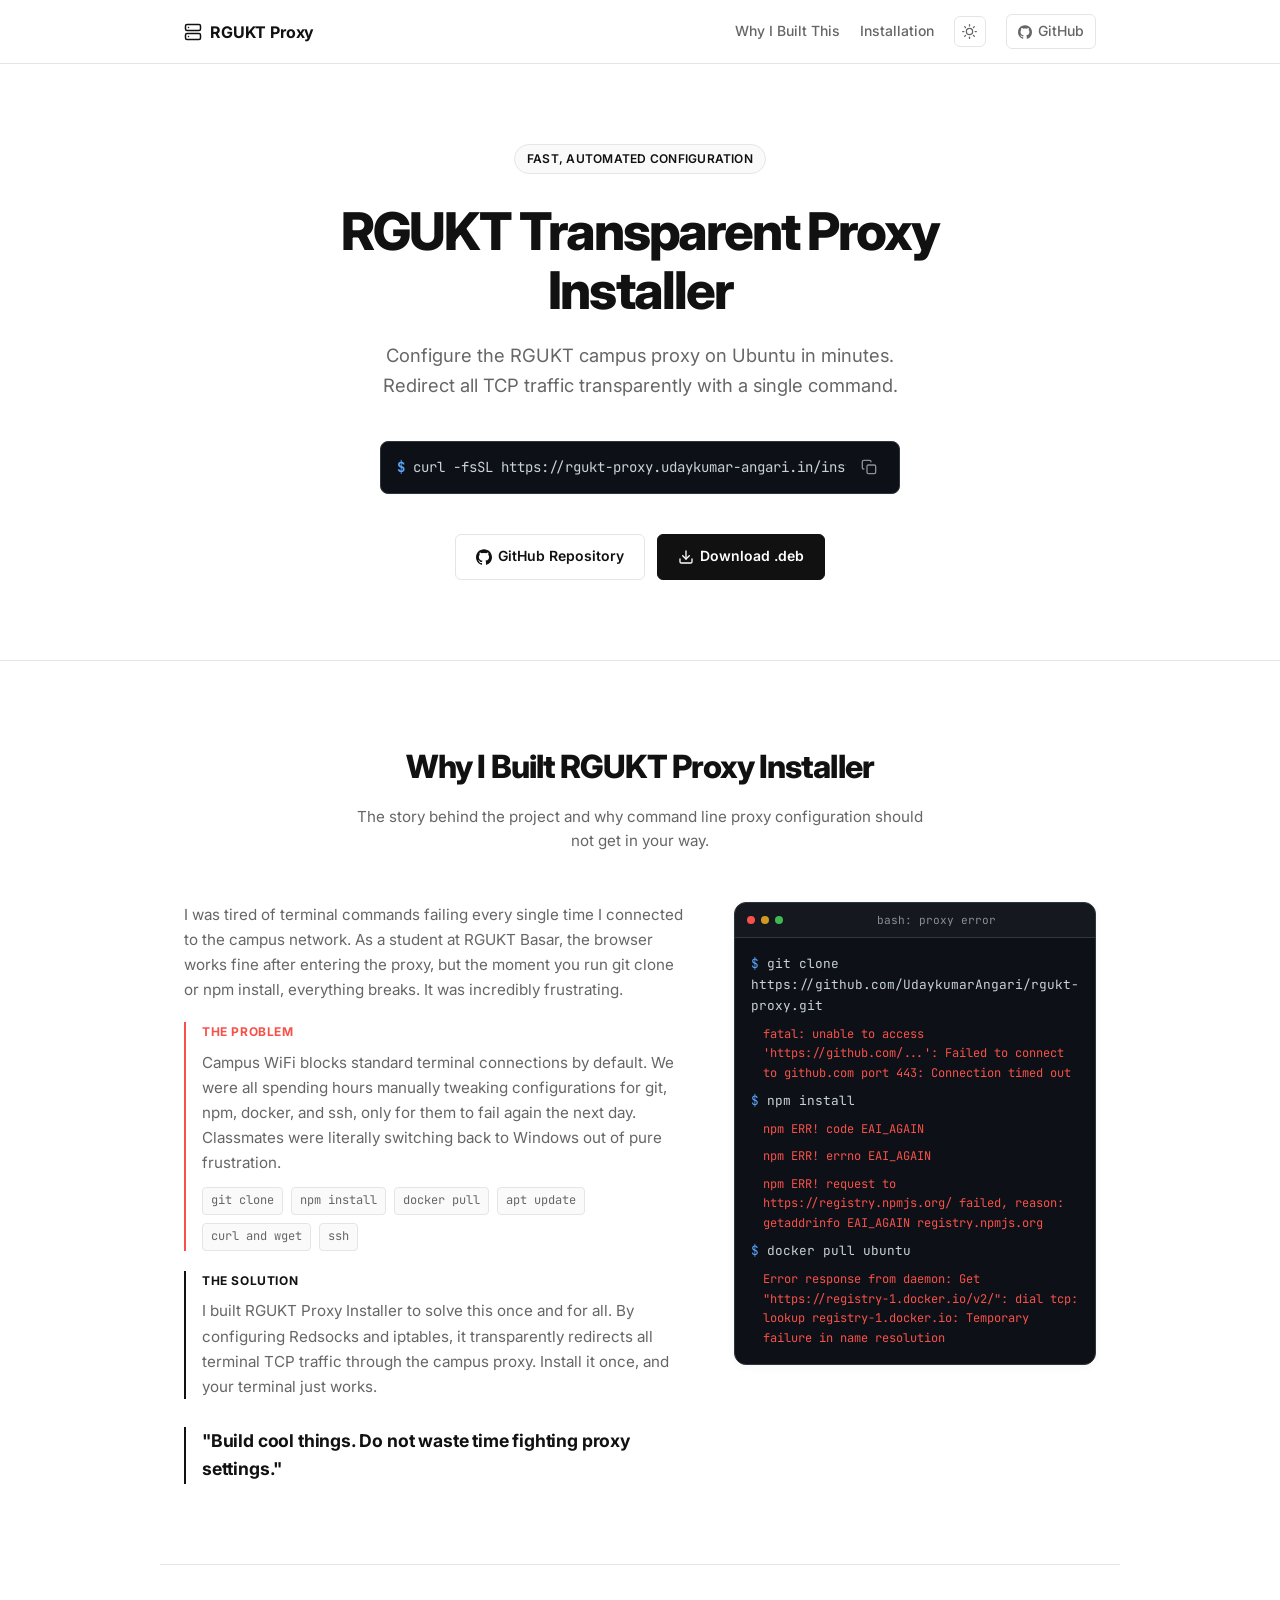
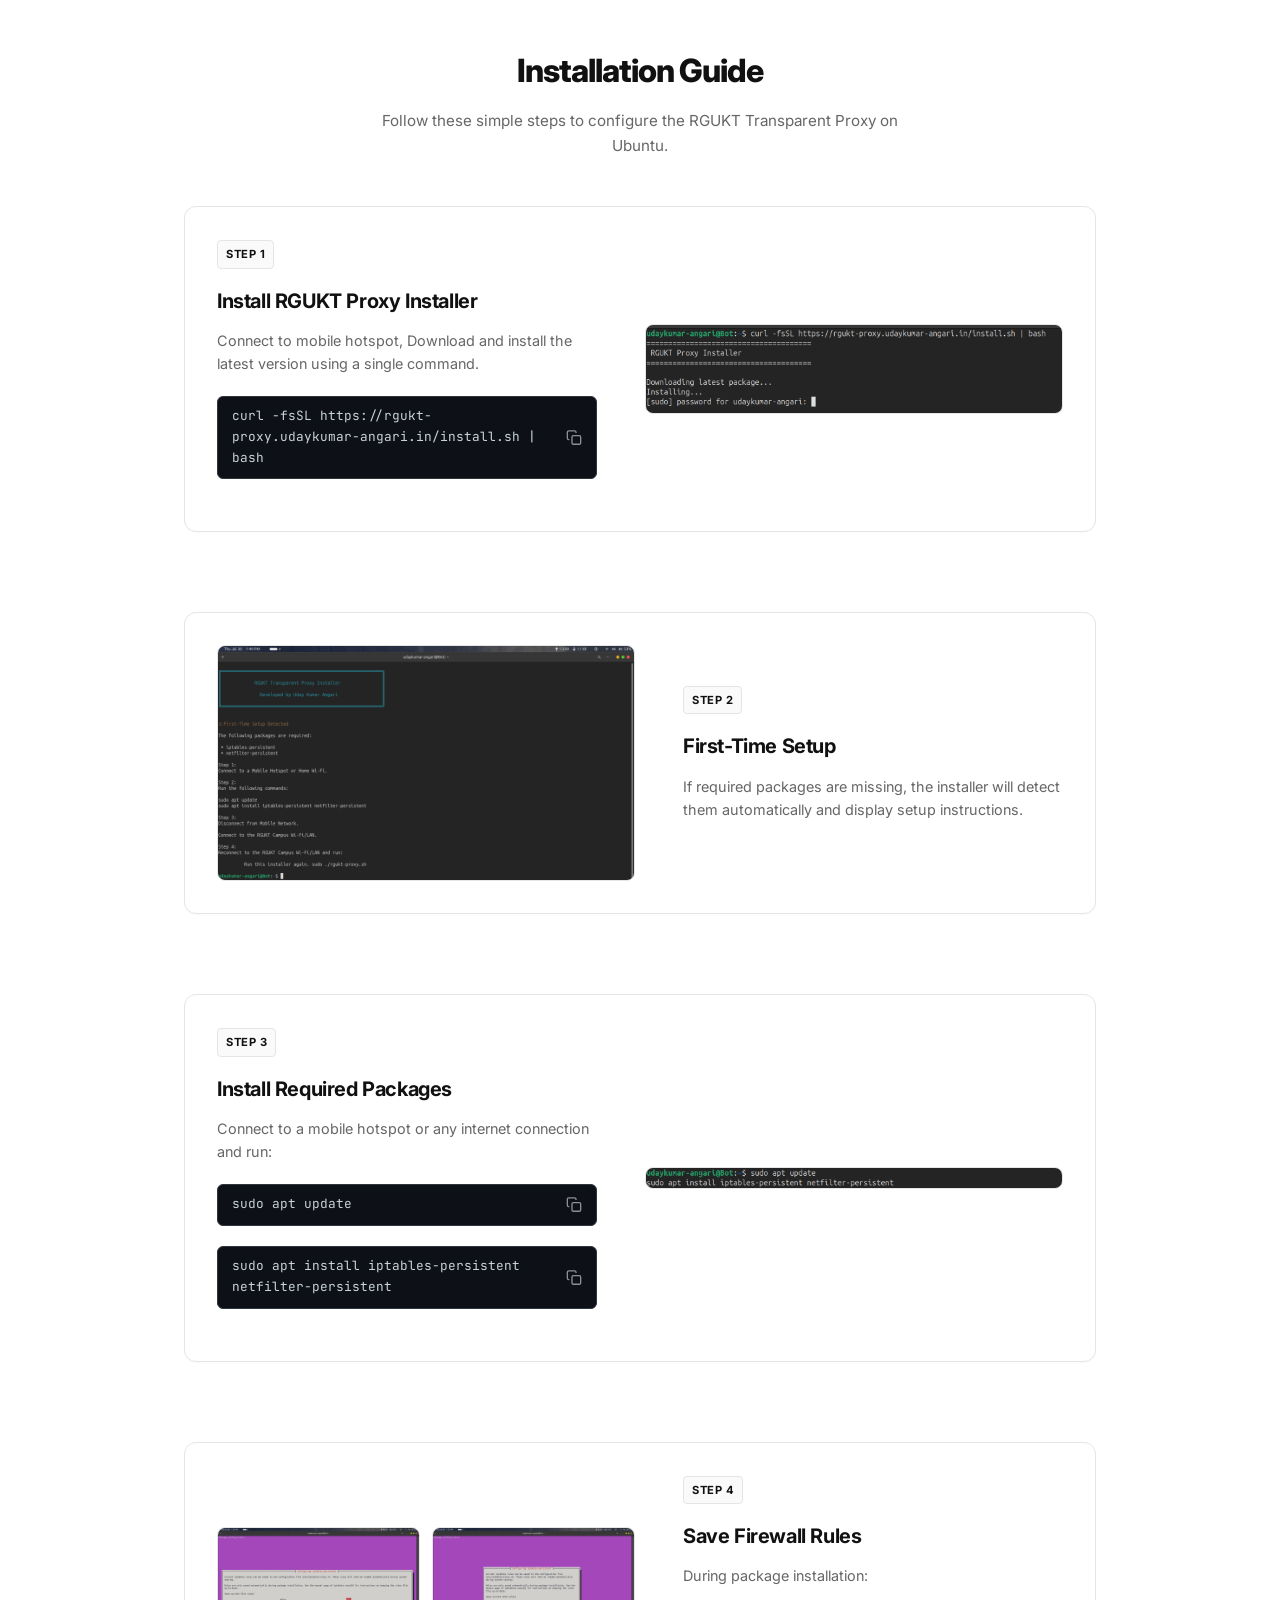
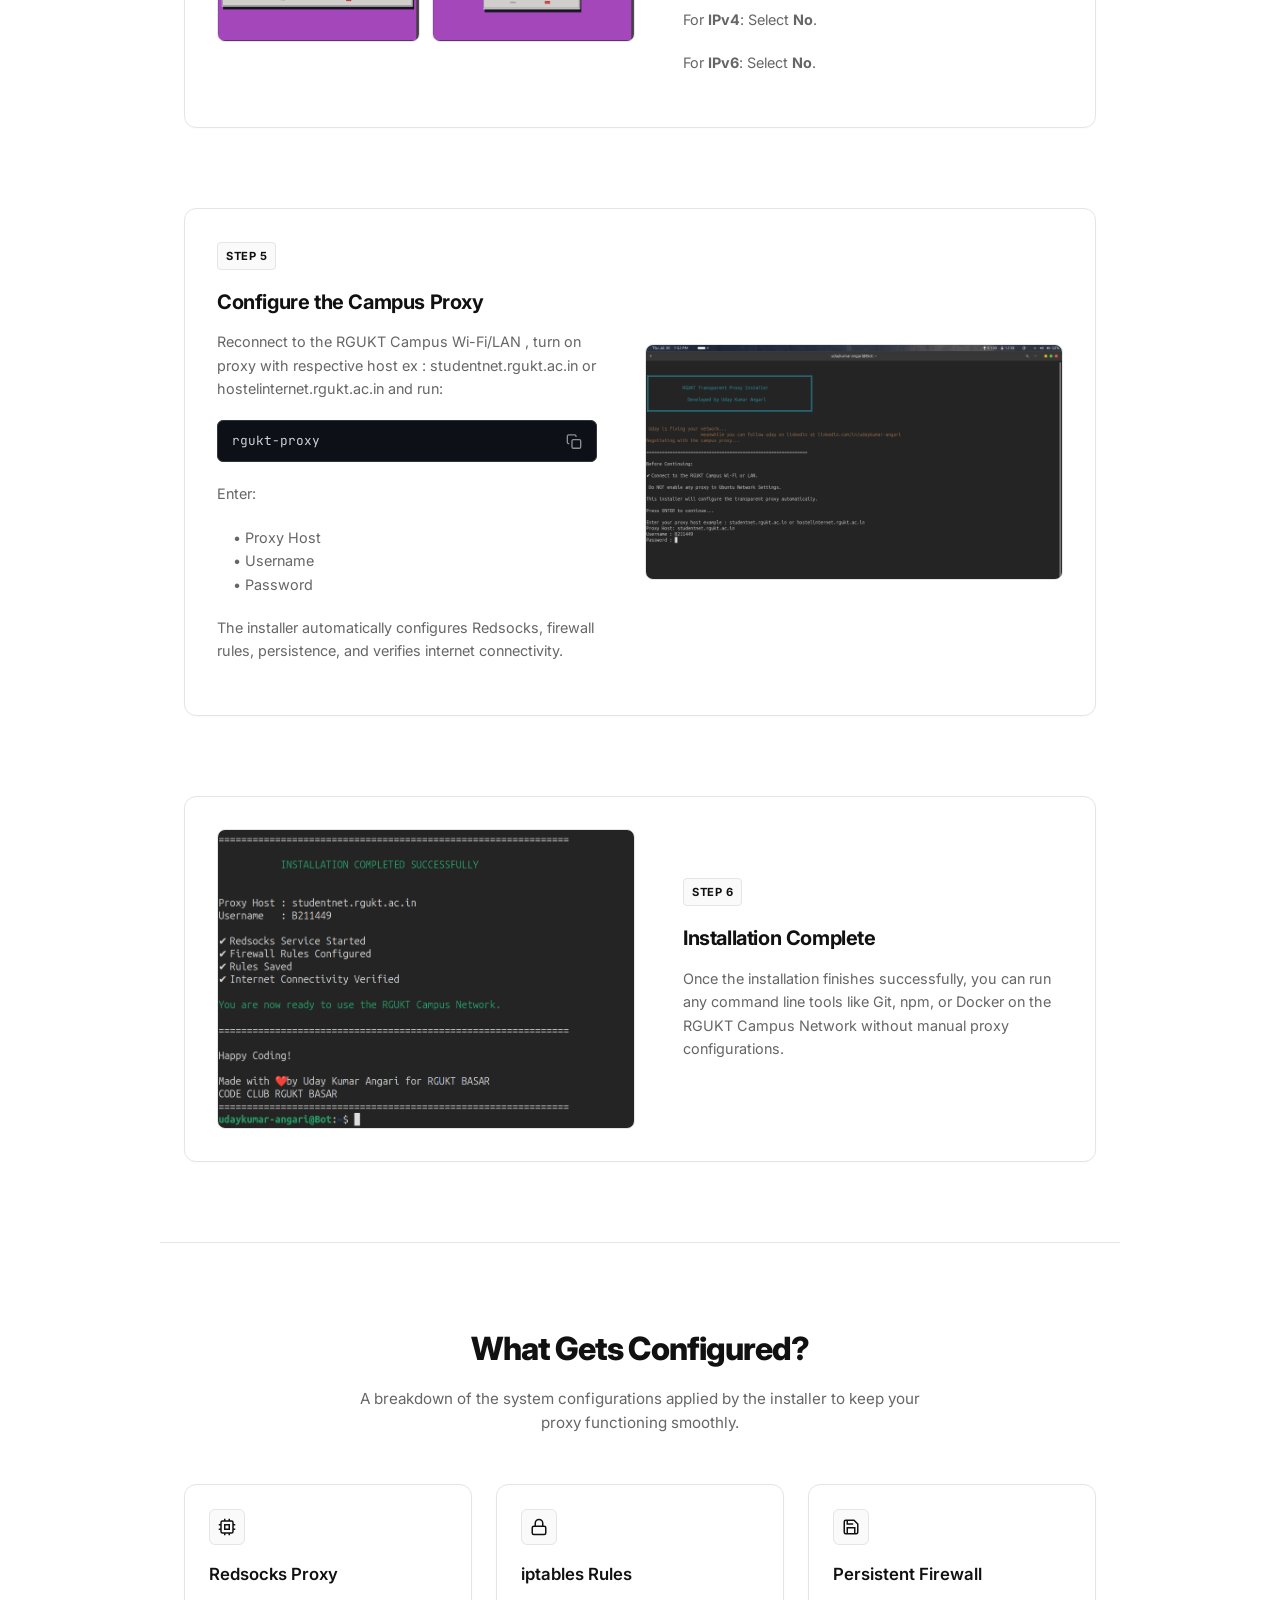
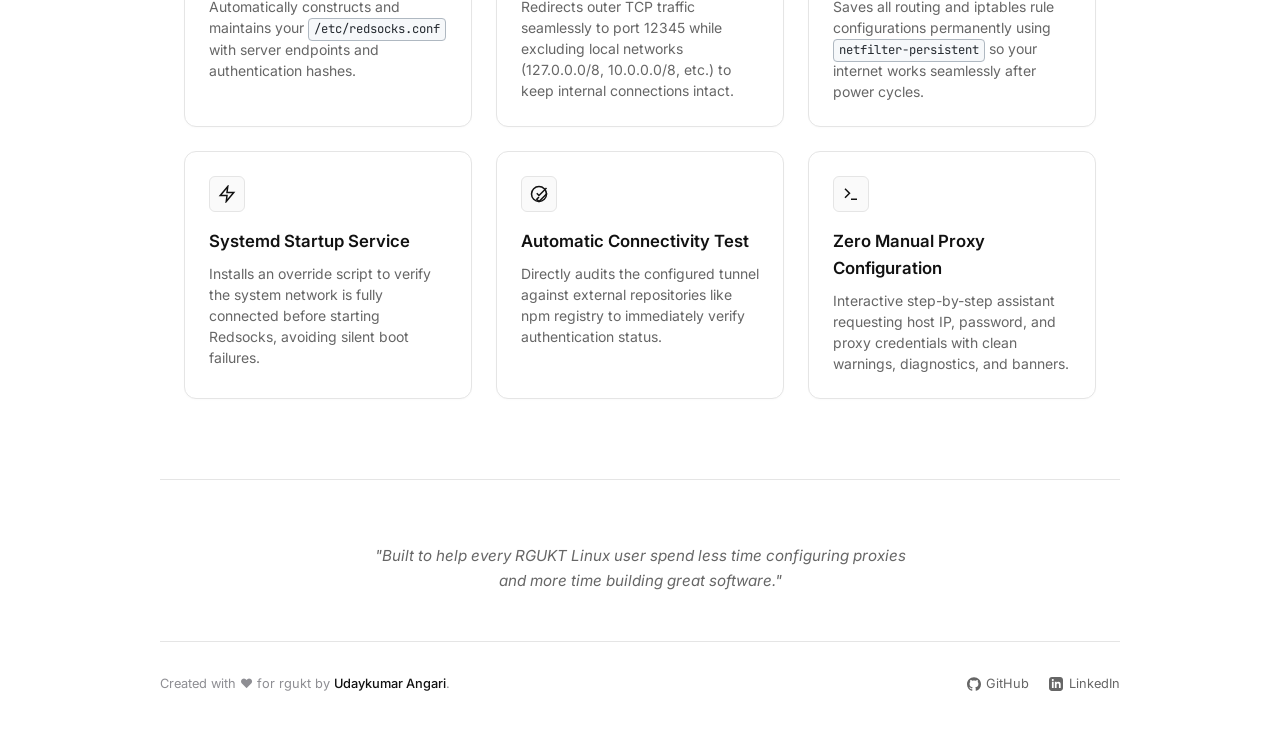
==== commit d0c085fd: "mobile responsive" ====
--- a/docs/index.html
+++ b/docs/index.html
@@ -6,7 +6,17 @@
     <meta name="viewport" content="width=device-width, initial-scale=1.0">
     <meta name="description"
         content="A one-command transparent proxy installer configuring redsocks and iptables on Ubuntu for RGUKT campus internet access.">
-    <title>RGUKT Transparent Proxy Installer</title>
+    <title>RGUKT Proxy Setup</title>
+
+    <!-- Google tag (gtag.js) -->
+    <script async src="https://www.googletagmanager.com/gtag/js?id=G-41E8G06QB8"></script>
+    <script>
+        window.dataLayer = window.dataLayer || [];
+        function gtag(){dataLayer.push(arguments);}
+        gtag('js', new Date());
+
+        gtag('config', 'G-41E8G06QB8');
+    </script>
 
     <link rel="preconnect" href="https://fonts.googleapis.com">
     <link rel="preconnect" href="https://fonts.gstatic.com" crossorigin>
@@ -14,7 +24,7 @@
         href="https://fonts.googleapis.com/css2?family=Inter:wght@400;500;600;700;800&family=JetBrains+Mono:wght@400;500;600&display=swap"
         rel="stylesheet">
 
-    <link rel="stylesheet" href="styles.css?v=4">
+    <link rel="stylesheet" href="styles.css?v=5">
 
     <script>
         if (localStorage.getItem('theme') === 'dark' || (!('theme' in localStorage) && window.matchMedia('(prefers-color-scheme: dark)').matches)) {
@@ -133,17 +143,23 @@
         <section id="why-built" class="why-built-section scroll-animate">
             <div class="section-header">
                 <h2 class="section-title">Why I Built RGUKT Proxy Installer</h2>
-                <p class="section-subtitle">The story behind the project and why command line proxy configuration should not get in your way.</p>
+                <p class="section-subtitle">The story behind the project and why command line proxy configuration should
+                    not get in your way.</p>
             </div>
             <div class="why-built-container">
                 <div class="why-built-content">
                     <p class="story-intro">
-                        I was tired of terminal commands failing every single time I connected to the campus network. As a student at RGUKT Basar, the browser works fine after entering the proxy, but the moment you run git clone or npm install, everything breaks. It was incredibly frustrating.
+                        I was tired of terminal commands failing every single time I connected to the campus network. As
+                        a student at RGUKT Basar, the browser works fine after entering the proxy, but the moment you
+                        run git clone or npm install, everything breaks. It was incredibly frustrating.
                     </p>
-                    
+
                     <div class="story-problem">
                         <span class="story-label">The Problem</span>
-                        <p>Campus WiFi blocks standard terminal connections by default. We were all spending hours manually tweaking configurations for git, npm, docker, and ssh, only for them to fail again the next day. Classmates were literally switching back to Windows out of pure frustration.</p>
+                        <p>Campus WiFi blocks standard terminal connections by default. We were all spending hours
+                            manually tweaking configurations for git, npm, docker, and ssh, only for them to fail again
+                            the next day. Classmates were literally switching back to Windows out of pure frustration.
+                        </p>
                         <div class="command-badge-grid">
                             <span>git clone</span>
                             <span>npm install</span>
@@ -153,11 +169,13 @@
                             <span>ssh</span>
                         </div>
                     </div>
-                    
+
                     <div class="story-solution">
                         <span class="story-label">The Solution</span>
                         <p>
-                            I built RGUKT Proxy Installer to solve this once and for all. By configuring Redsocks and iptables, it transparently redirects all terminal TCP traffic through the campus proxy. Install it once, and your terminal just works.
+                            I built RGUKT Proxy Installer to solve this once and for all. By configuring Redsocks and
+                            iptables, it transparently redirects all terminal TCP traffic through the campus proxy.
+                            Install it once, and your terminal just works.
                         </p>
                     </div>
 
@@ -174,14 +192,20 @@
                             <span class="terminal-title">bash: proxy error</span>
                         </div>
                         <div class="terminal-body">
-                            <div class="term-line"><span class="term-prompt">$</span> <span class="term-cmd">git clone https://github.com/UdaykumarAngari/rgukt-proxy.git</span></div>
-                            <div class="term-err">fatal: unable to access 'https://github.com/...': Failed to connect to github.com port 443: Connection timed out</div>
-                            <div class="term-line"><span class="term-prompt">$</span> <span class="term-cmd">npm install</span></div>
+                            <div class="term-line"><span class="term-prompt">$</span> <span class="term-cmd">git clone
+                                    https://github.com/UdaykumarAngari/rgukt-proxy.git</span></div>
+                            <div class="term-err">fatal: unable to access 'https://github.com/...': Failed to connect to
+                                github.com port 443: Connection timed out</div>
+                            <div class="term-line"><span class="term-prompt">$</span> <span class="term-cmd">npm
+                                    install</span></div>
                             <div class="term-err">npm ERR! code EAI_AGAIN</div>
                             <div class="term-err">npm ERR! errno EAI_AGAIN</div>
-                            <div class="term-err">npm ERR! request to https://registry.npmjs.org/ failed, reason: getaddrinfo EAI_AGAIN registry.npmjs.org</div>
-                            <div class="term-line"><span class="term-prompt">$</span> <span class="term-cmd">docker pull ubuntu</span></div>
-                            <div class="term-err">Error response from daemon: Get "https://registry-1.docker.io/v2/": dial tcp: lookup registry-1.docker.io: Temporary failure in name resolution</div>
+                            <div class="term-err">npm ERR! request to https://registry.npmjs.org/ failed, reason:
+                                getaddrinfo EAI_AGAIN registry.npmjs.org</div>
+                            <div class="term-line"><span class="term-prompt">$</span> <span class="term-cmd">docker pull
+                                    ubuntu</span></div>
+                            <div class="term-err">Error response from daemon: Get "https://registry-1.docker.io/v2/":
+                                dial tcp: lookup registry-1.docker.io: Temporary failure in name resolution</div>
                         </div>
                     </div>
                 </div>
@@ -200,7 +224,8 @@
                     <div class="step-info-block">
                         <div class="step-badge">Step 1</div>
                         <h3 class="step-card-title">Install RGUKT Proxy Installer</h3>
-                        <p class="step-card-desc">Connect to mobile hotspot, Download and install the latest version using a single command.</p>
+                        <p class="step-card-desc">Connect to mobile hotspot, Download and install the latest version
+                            using a single command.</p>
                         <div class="step-code-wrapper">
                             <div class="step-code-block">
                                 <code
@@ -366,7 +391,8 @@
                     <div class="step-info-block">
                         <div class="step-badge">Step 5</div>
                         <h3 class="step-card-title">Configure the Campus Proxy</h3>
-                        <p class="step-card-desc">Reconnect to the RGUKT Campus Wi-Fi/LAN , turn on proxy with respective host ex : studentnet.rgukt.ac.in or hostelinternet.rgukt.ac.in and run:</p>
+                        <p class="step-card-desc">Reconnect to the RGUKT Campus Wi-Fi/LAN , turn on proxy with
+                            respective host ex : studentnet.rgukt.ac.in or hostelinternet.rgukt.ac.in and run:</p>
                         <div class="step-code-wrapper">
                             <div class="step-code-block">
                                 <code id="step-5-code">rgukt-proxy</code>
@@ -415,7 +441,9 @@
                     <div class="step-info-block">
                         <div class="step-badge">Step 6</div>
                         <h3 class="step-card-title">Installation Complete</h3>
-                        <p class="step-card-desc">Once the installation finishes successfully, you can run any command line tools like Git, npm, or Docker on the RGUKT Campus Network without manual proxy configurations.</p>
+                        <p class="step-card-desc">Once the installation finishes successfully, you can run any command
+                            line tools like Git, npm, or Docker on the RGUKT Campus Network without manual proxy
+                            configurations.</p>
                     </div>
                     <div class="step-card-visual">
                         <div class="doc-image-wrapper image-wrapper">
@@ -460,7 +488,8 @@
                     </div>
                     <h3 class="configured-card-title">Redsocks Proxy</h3>
                     <p class="configured-card-desc">Automatically constructs and maintains your
-                        <code>/etc/redsocks.conf</code> with server endpoints and authentication hashes.</p>
+                        <code>/etc/redsocks.conf</code> with server endpoints and authentication hashes.
+                    </p>
                 </div>
                 <div class="configured-card scroll-animate">
                     <div class="configured-icon-wrapper">
@@ -485,7 +514,8 @@
                     </div>
                     <h3 class="configured-card-title">Persistent Firewall</h3>
                     <p class="configured-card-desc">Saves all routing and iptables rule configurations permanently using
-                        <code>netfilter-persistent</code> so your internet works seamlessly after power cycles.</p>
+                        <code>netfilter-persistent</code> so your internet works seamlessly after power cycles.
+                    </p>
                 </div>
                 <div class="configured-card scroll-animate">
                     <div class="configured-icon-wrapper">
--- a/docs/styles.css
+++ b/docs/styles.css
@@ -773,7 +773,7 @@
     color: var(--text-code-block);
     background: none;
     border: none;
-    padding: 0;
+    padding: 0 2rem 0 0;
     border-radius: 0;
     overflow-x: auto;
     width: 100%;
@@ -1120,7 +1120,19 @@
     }
     
     .nav-menu {
-        gap: 0.75rem;
+        gap: 0.5rem;
+    }
+    
+    .nav-item {
+        font-size: 0.8rem;
+    }
+    
+    .github-nav-link span {
+        display: none;
+    }
+    
+    .github-nav-link {
+        padding: 0.35rem;
     }
     
     .logo-text {
@@ -1129,6 +1141,11 @@
     
     .hero-section {
         padding: calc(var(--header-height) + 3rem) 1rem 3rem 1rem;
+    }
+    
+    .hero-title {
+        font-size: clamp(1.75rem, 6vw, 2.35rem);
+        letter-spacing: -0.03em;
     }
     
     .hero-actions {
@@ -1139,6 +1156,16 @@
     .btn {
         width: 100%;
         justify-content: center;
+    }
+    
+    .terminal-body {
+        overflow-x: auto;
+        padding: 0.75rem;
+    }
+    
+    .term-line, .term-err {
+        white-space: pre-wrap;
+        word-break: break-all;
     }
     
     .footer-container {
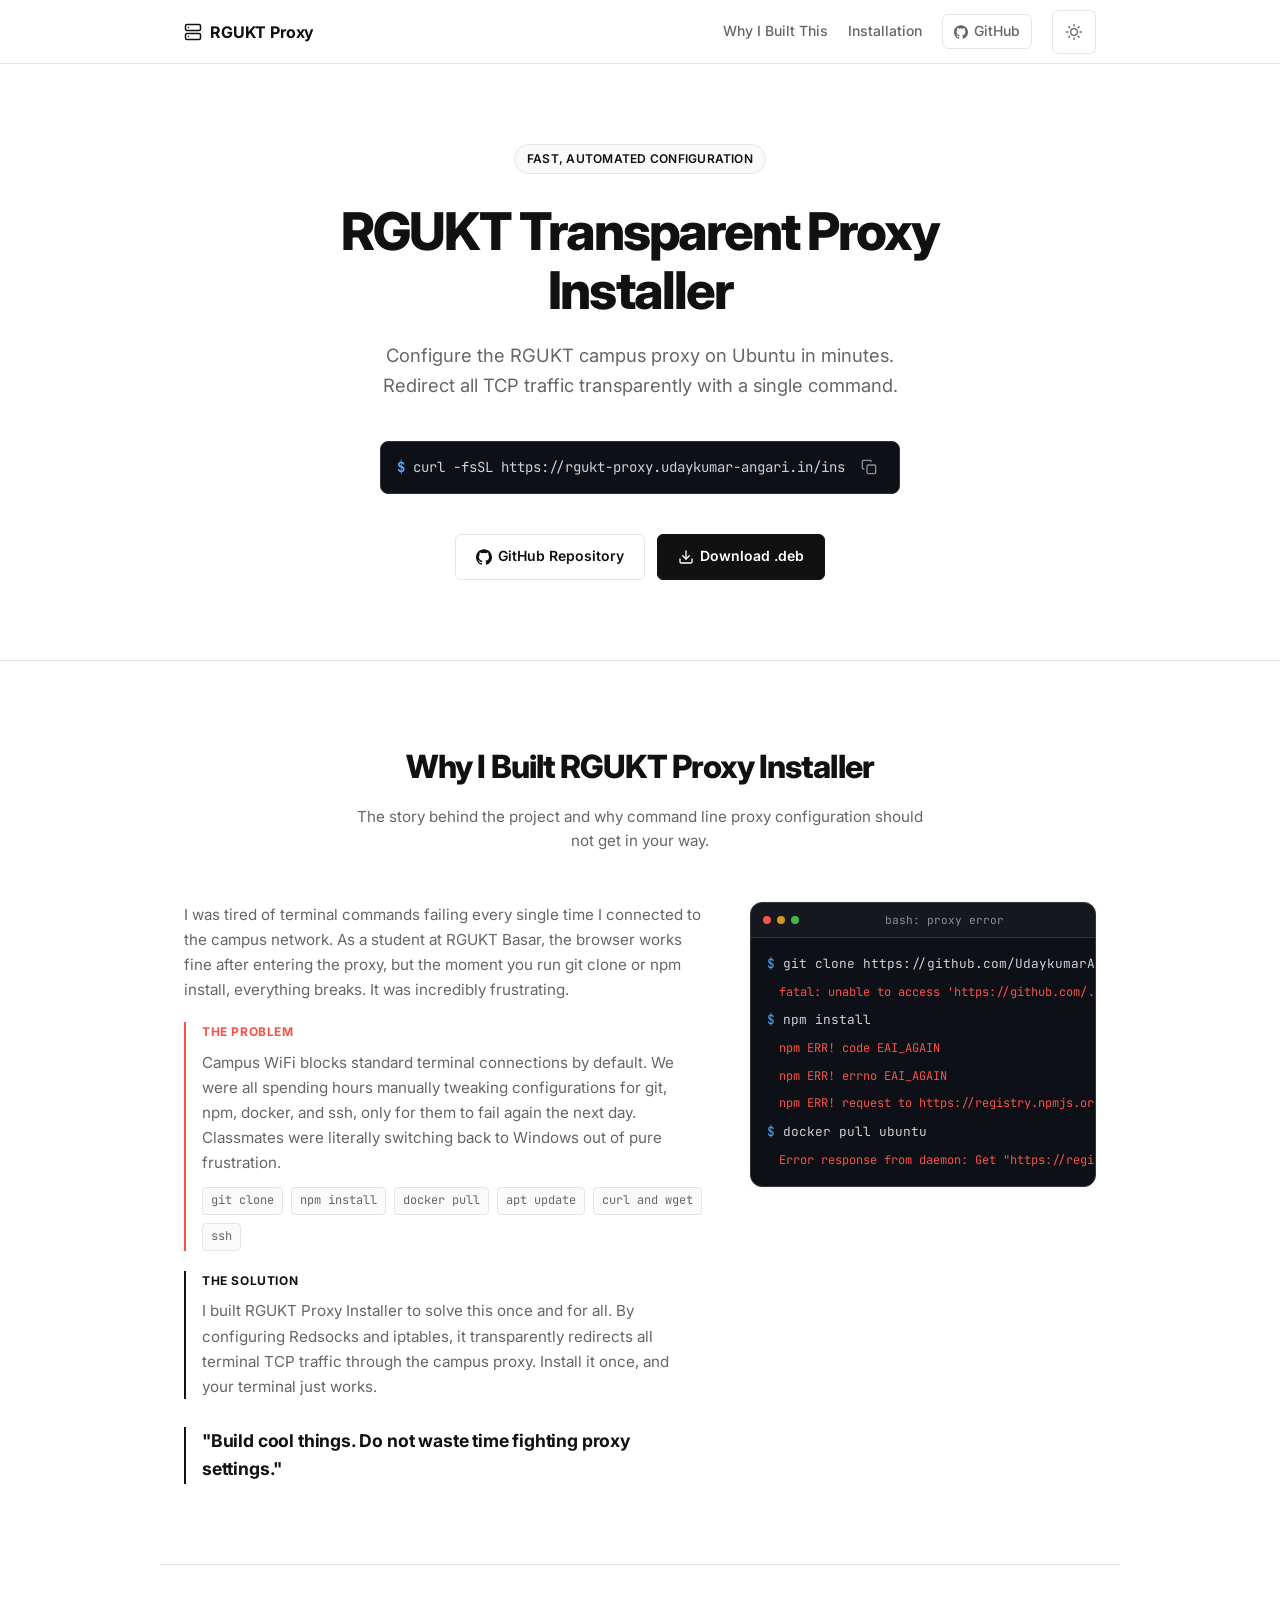
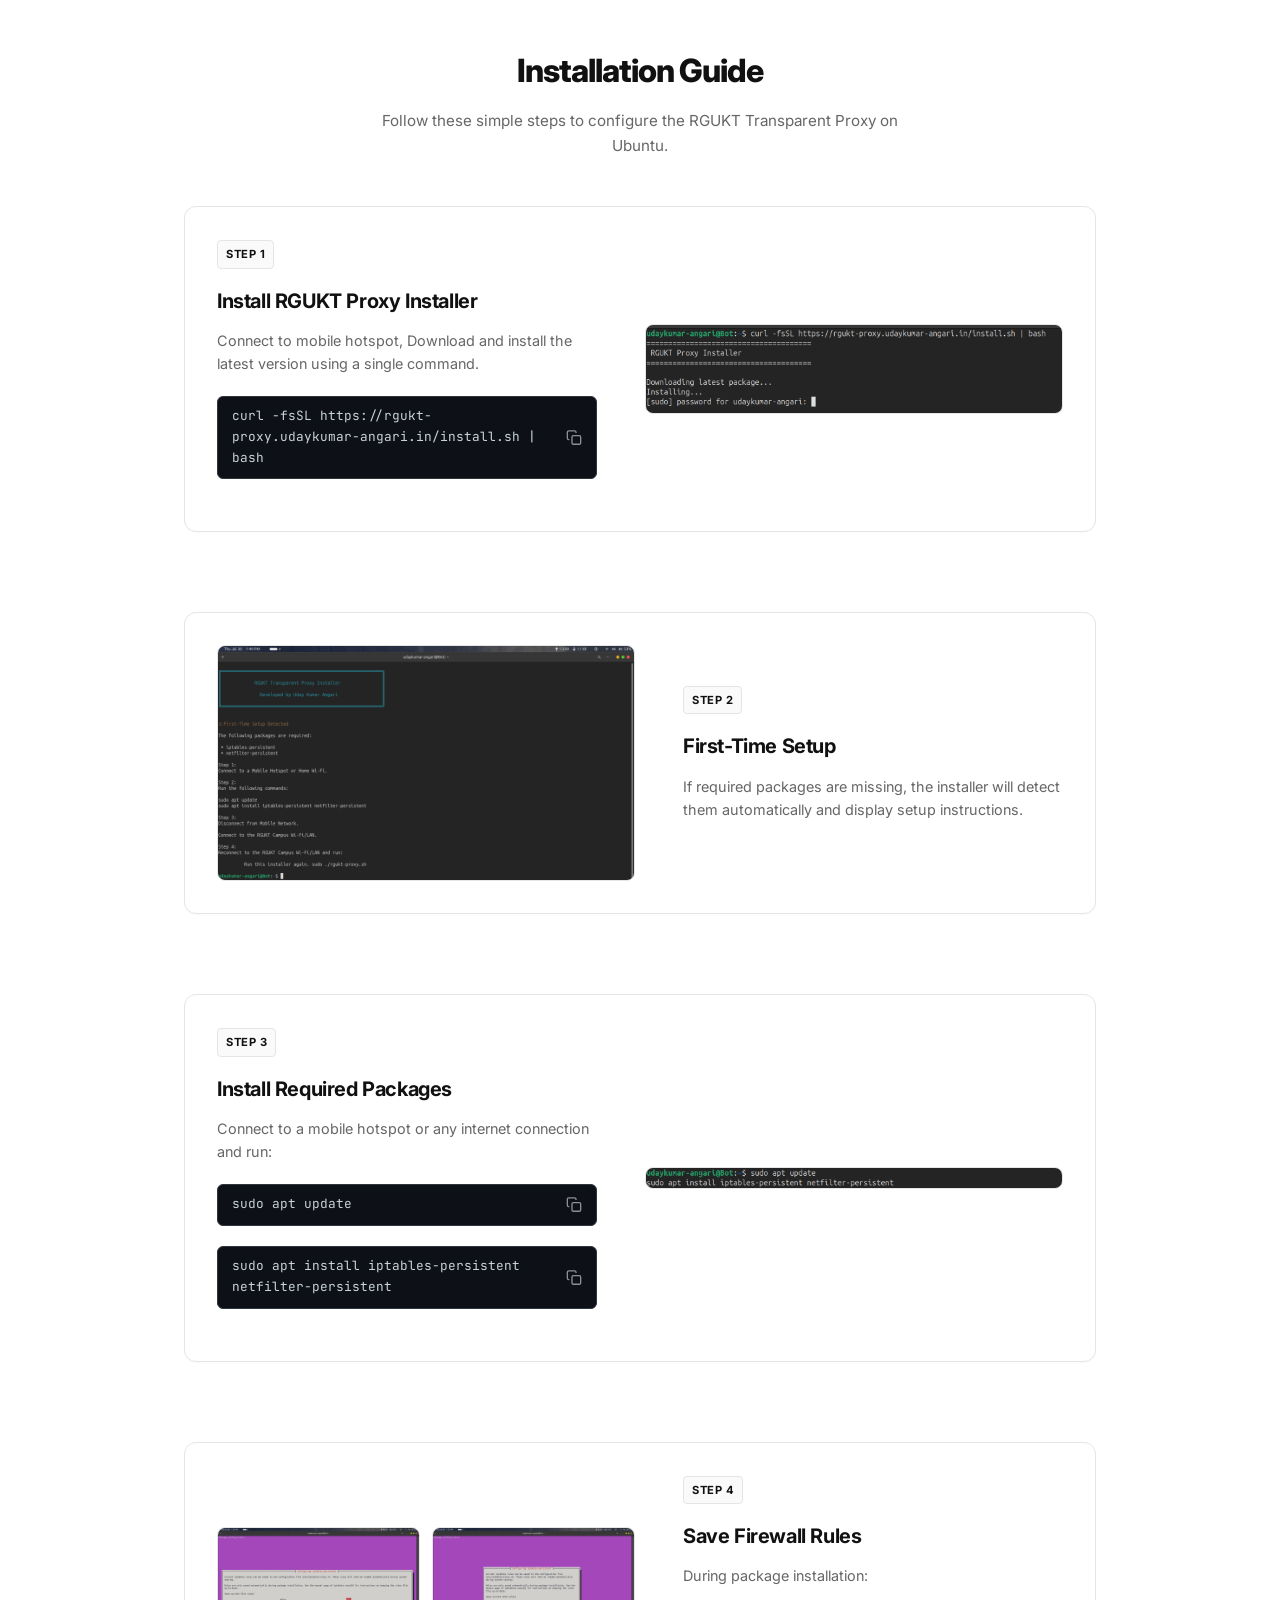
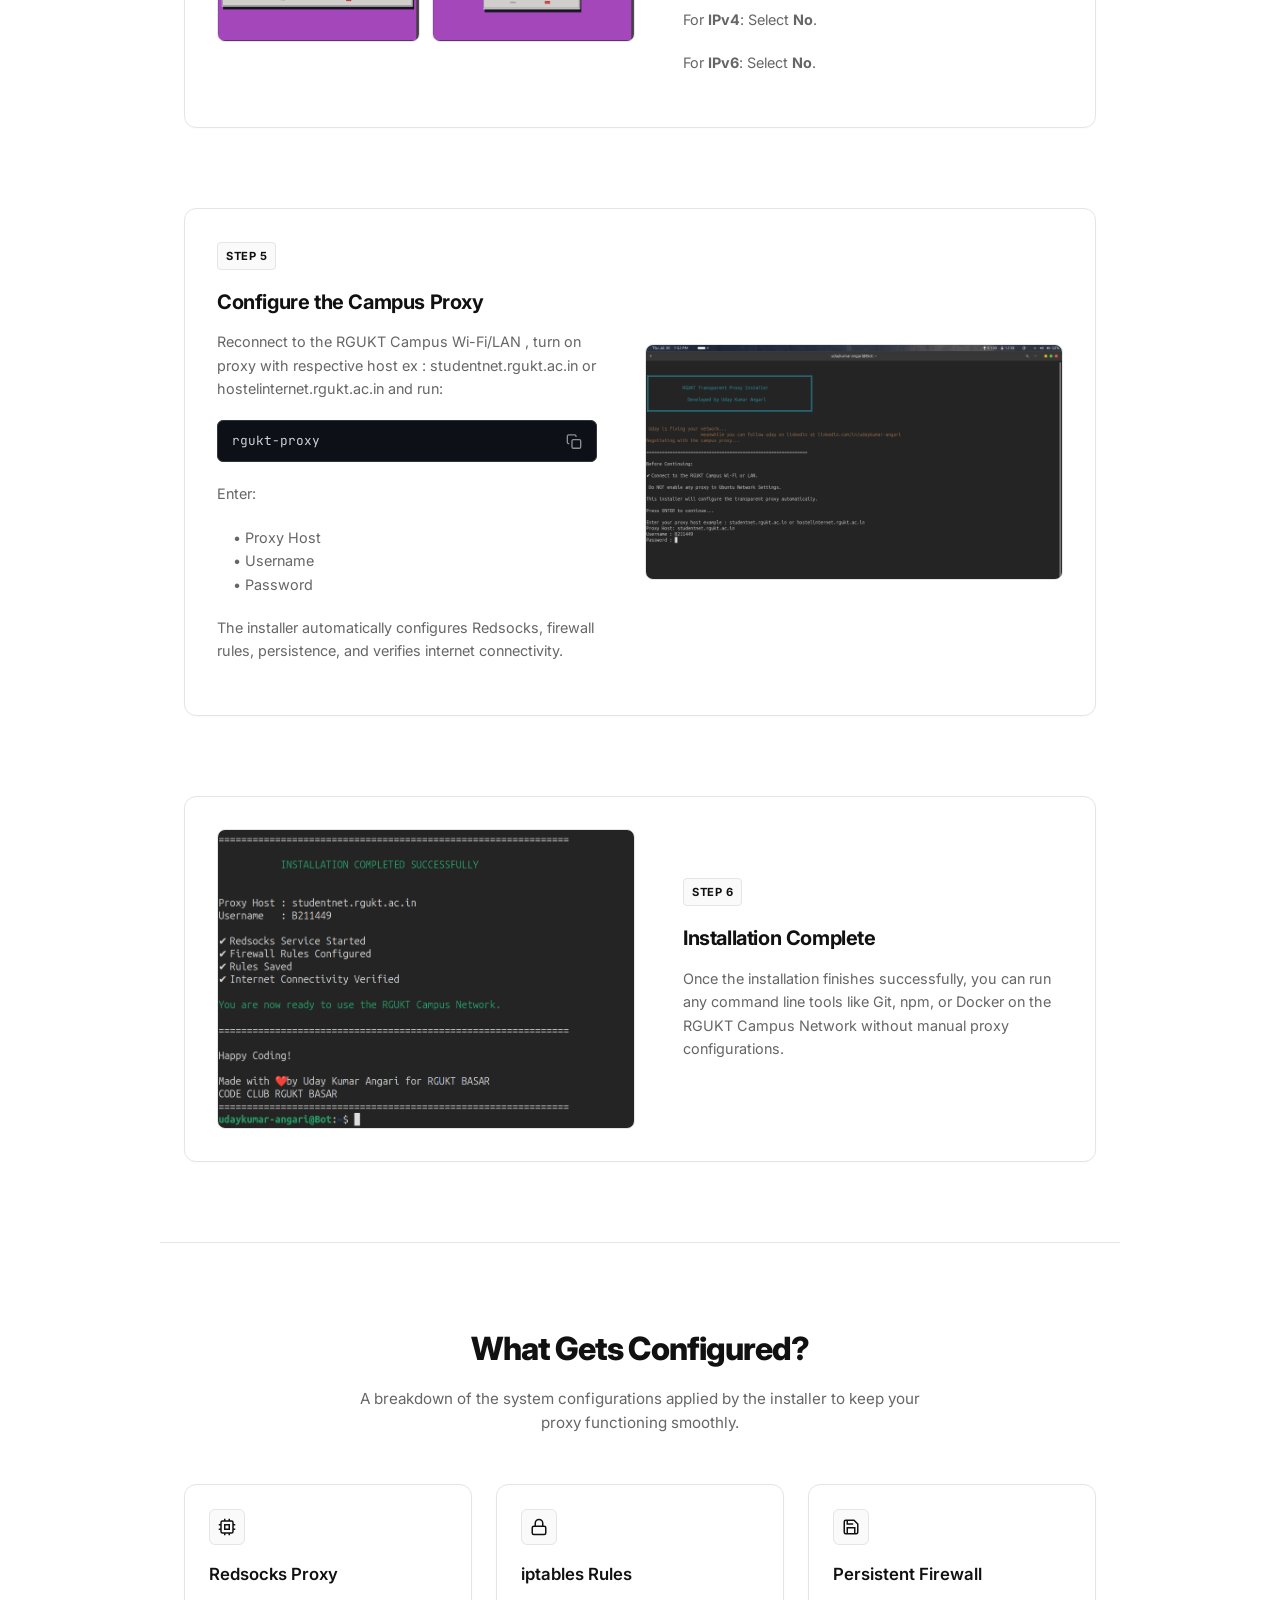
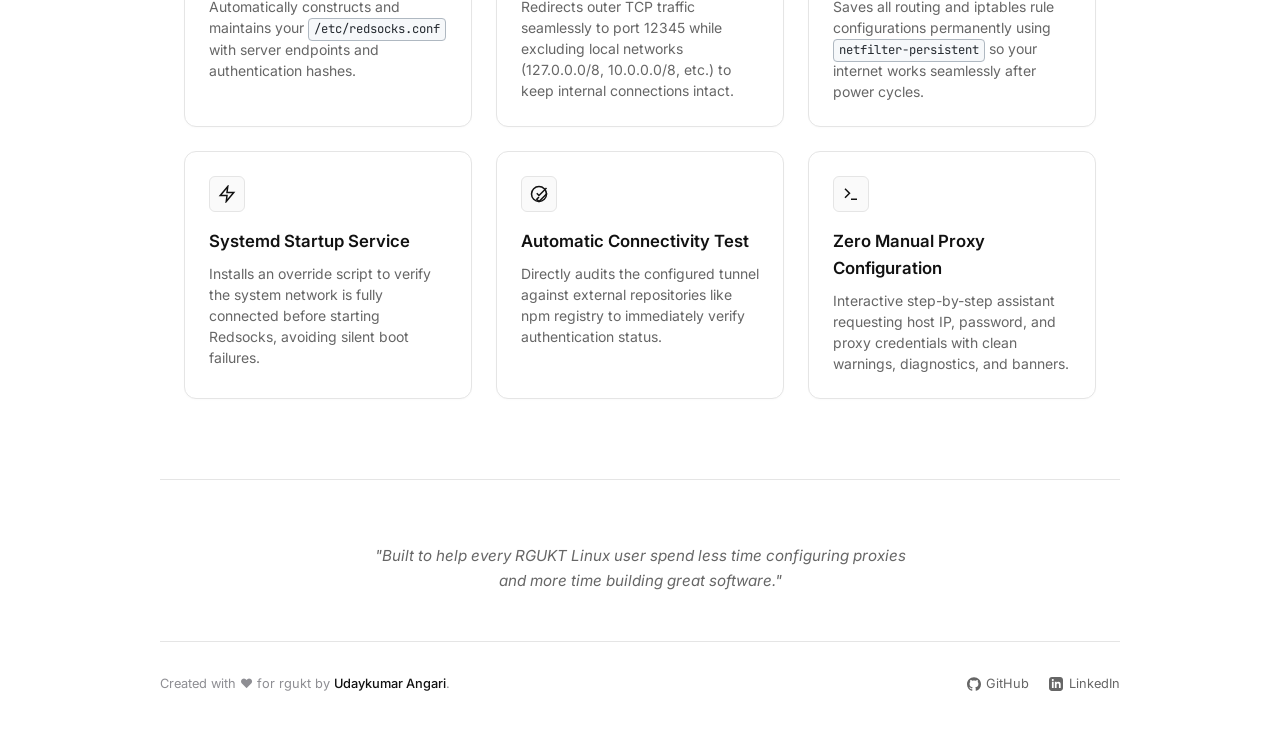
==== commit 4ca5a5fc: "fixed ui bugs" ====
--- a/docs/index.html
+++ b/docs/index.html
@@ -11,11 +11,11 @@
     <!-- Google tag (gtag.js) -->
     <script async src="https://www.googletagmanager.com/gtag/js?id=G-41E8G06QB8"></script>
     <script>
-        window.dataLayer = window.dataLayer || [];
-        function gtag(){dataLayer.push(arguments);}
-        gtag('js', new Date());
-
-        gtag('config', 'G-41E8G06QB8');
+    window.dataLayer = window.dataLayer || [];
+    function gtag(){dataLayer.push(arguments);}
+    gtag('js', new Date());
+
+    gtag('config', 'G-41E8G06QB8');
     </script>
 
     <link rel="preconnect" href="https://fonts.googleapis.com">
@@ -49,9 +49,7 @@
                 </svg>
                 <span class="logo-text">RGUKT Proxy</span>
             </a>
-            <nav class="nav-menu">
-                <a href="#why-built" class="nav-item">Why I Built This</a>
-                <a href="#installation" class="nav-item">Installation</a>
+            <div class="nav-actions">
                 <button id="theme-toggle" class="theme-toggle-btn" aria-label="Toggle theme">
                     <svg class="sun-icon" viewBox="0 0 24 24" fill="none" stroke="currentColor" stroke-width="2"
                         stroke-linecap="round" stroke-linejoin="round">
@@ -70,6 +68,18 @@
                         <path d="M21 12.79A9 9 0 1 1 11.21 3 7 7 0 0 0 21 12.79z"></path>
                     </svg>
                 </button>
+                <button id="menu-toggle" class="menu-toggle-btn" aria-label="Toggle navigation menu" aria-expanded="false">
+                    <svg class="menu-icon" viewBox="0 0 24 24" fill="none" stroke="currentColor" stroke-width="2"
+                        stroke-linecap="round" stroke-linejoin="round">
+                        <line x1="3" y1="12" x2="21" y2="12" class="line-mid"></line>
+                        <line x1="3" y1="6" x2="21" y2="6" class="line-top"></line>
+                        <line x1="3" y1="18" x2="21" y2="18" class="line-bot"></line>
+                    </svg>
+                </button>
+            </div>
+            <nav class="nav-menu" id="nav-menu">
+                <a href="#why-built" class="nav-item">Why I Built This</a>
+                <a href="#installation" class="nav-item">Installation</a>
                 <a href="https://github.com/UdaykumarAngari/rgukt-proxy" target="_blank" rel="noopener noreferrer"
                     class="nav-item github-nav-link">
                     <svg class="github-icon" viewBox="0 0 24 24" fill="currentColor">
--- a/docs/styles.css
+++ b/docs/styles.css
@@ -199,6 +199,7 @@
     font-size: 1rem;
     color: var(--text-primary);
     letter-spacing: -0.01em;
+    margin-right: auto;
 }
 
 .logo-icon {
@@ -207,10 +208,52 @@
     color: var(--text-primary);
 }
 
+.nav-actions {
+    display: flex;
+    align-items: center;
+    gap: 0.5rem;
+    order: 3;
+}
+
+.menu-toggle-btn {
+    display: none; /* hidden on desktop */
+    background: none;
+    border: 1px solid var(--border-color);
+    width: 44px;
+    height: 44px;
+    border-radius: 6px;
+    cursor: pointer;
+    color: var(--text-secondary);
+    align-items: center;
+    justify-content: center;
+    transition: background-color var(--transition-speed), border-color var(--transition-speed);
+}
+
+.menu-toggle-btn:hover {
+    background-color: var(--bg-secondary);
+    border-color: var(--border-hover);
+}
+
+.menu-icon {
+    width: 20px;
+    height: 20px;
+    stroke: currentColor;
+}
+
+/* Hamburger lines transition */
+.menu-toggle-btn .line-top,
+.menu-toggle-btn .line-mid,
+.menu-toggle-btn .line-bot {
+    transition: transform 0.2s ease, opacity 0.2s ease;
+    transform-origin: center;
+}
+
 .nav-menu {
     display: flex;
     align-items: center;
     gap: 1.25rem;
+    order: 2;
+    margin-right: 1.25rem;
 }
 
 .nav-item {
@@ -247,7 +290,8 @@
 .theme-toggle-btn {
     background: none;
     border: 1px solid var(--border-color);
-    padding: 0.45rem;
+    width: 44px;
+    height: 44px;
     border-radius: 6px;
     cursor: pointer;
     color: var(--text-secondary);
@@ -263,8 +307,8 @@
 }
 
 .theme-toggle-btn svg {
-    width: 15px;
-    height: 15px;
+    width: 16px;
+    height: 16px;
     stroke: currentColor;
     fill: none;
     display: none;
@@ -469,6 +513,7 @@
     font-weight: 600;
     font-size: 0.875rem;
     cursor: pointer;
+    min-height: 44px;
     transition: background var(--transition-speed) ease, border-color var(--transition-speed) ease;
 }
 
@@ -542,6 +587,7 @@
     display: flex;
     flex-direction: column;
     gap: 1.25rem;
+    min-width: 0;
 }
 
 .why-built-content p {
@@ -623,6 +669,7 @@
     align-self: stretch;
     display: flex;
     flex-direction: column;
+    min-width: 0;
 }
 
 .terminal-card {
@@ -668,6 +715,7 @@
     display: flex;
     flex-direction: column;
     gap: 0.5rem;
+    overflow-x: auto;
 }
 
 .term-cmd {
@@ -682,6 +730,10 @@
     color: #F85149;
     padding-left: 0.75rem;
     font-size: 0.75rem;
+}
+
+.term-line, .term-err {
+    white-space: nowrap;
 }
 
 /* ==========================================================================
@@ -722,6 +774,7 @@
 
 .step-info-block {
     flex: 1;
+    min-width: 0;
 }
 
 .step-badge {
@@ -790,16 +843,14 @@
     flex: 1.1;
     display: flex;
     justify-content: center;
+    min-width: 0;
 }
 
 .step-images-sidebyside {
-    display: flex;
+    display: grid;
+    grid-template-columns: repeat(2, 1fr);
     gap: 0.75rem;
     width: 100%;
-}
-
-.step-images-sidebyside .doc-image-wrapper {
-    flex: 1;
 }
 
 .doc-image-wrapper {
@@ -1025,8 +1076,8 @@
     font-weight: 300;
     cursor: pointer;
     line-height: 1;
-    width: 40px;
-    height: 40px;
+    width: 44px;
+    height: 44px;
     display: flex;
     align-items: center;
     justify-content: center;
@@ -1104,9 +1155,45 @@
     .step-info-block, .step-card-visual {
         width: 100%;
     }
-    
-    .step-images-sidebyside {
+}
+
+@media (max-width: 768px) {
+    .menu-toggle-btn {
+        display: flex;
+    }
+    
+    .nav-menu {
+        display: none;
+        position: absolute;
+        top: var(--header-height);
+        left: 0;
+        width: 100%;
+        background-color: var(--bg-header);
+        backdrop-filter: blur(8px);
+        -webkit-backdrop-filter: blur(8px);
+        border-bottom: 1px solid var(--border-color);
         flex-direction: column;
+        padding: 1.5rem;
+        gap: 1.25rem;
+        align-items: stretch;
+        box-shadow: var(--shadow-md);
+        z-index: 99;
+    }
+    
+    .nav-menu.active {
+        display: flex;
+    }
+    
+    .nav-item {
+        padding: 0.5rem 0;
+        border-bottom: 1px solid var(--border-color);
+        text-align: center;
+    }
+    
+    .github-nav-link {
+        justify-content: center;
+        border-bottom: none;
+        padding: 0.75rem 1.25rem;
     }
 }
 
@@ -1119,22 +1206,6 @@
         padding: 0 1rem;
     }
     
-    .nav-menu {
-        gap: 0.5rem;
-    }
-    
-    .nav-item {
-        font-size: 0.8rem;
-    }
-    
-    .github-nav-link span {
-        display: none;
-    }
-    
-    .github-nav-link {
-        padding: 0.35rem;
-    }
-    
     .logo-text {
         display: none;
     }
@@ -1144,8 +1215,12 @@
     }
     
     .hero-title {
-        font-size: clamp(1.75rem, 6vw, 2.35rem);
+        font-size: clamp(1.65rem, 6vw, 2.2rem);
         letter-spacing: -0.03em;
+    }
+    
+    .hero-subtitle {
+        font-size: 0.95rem;
     }
     
     .hero-actions {
@@ -1158,20 +1233,37 @@
         justify-content: center;
     }
     
+    .why-built-section,
+    .installation-section,
+    .configured-section {
+        padding: 3rem 1.25rem;
+    }
+    
+    .steps-list {
+        gap: 3rem;
+    }
+    
+    .step-card {
+        padding: 1.25rem;
+    }
+    
+    .step-images-sidebyside {
+        grid-template-columns: 1fr;
+    }
+    
+    .copy-btn {
+        padding: 0.75rem;
+    }
+    
     .terminal-body {
-        overflow-x: auto;
         padding: 0.75rem;
-    }
-    
-    .term-line, .term-err {
-        white-space: pre-wrap;
-        word-break: break-all;
     }
     
     .footer-container {
         flex-direction: column;
         text-align: center;
         align-items: center;
+        gap: 1rem;
     }
     
     .footer-right {
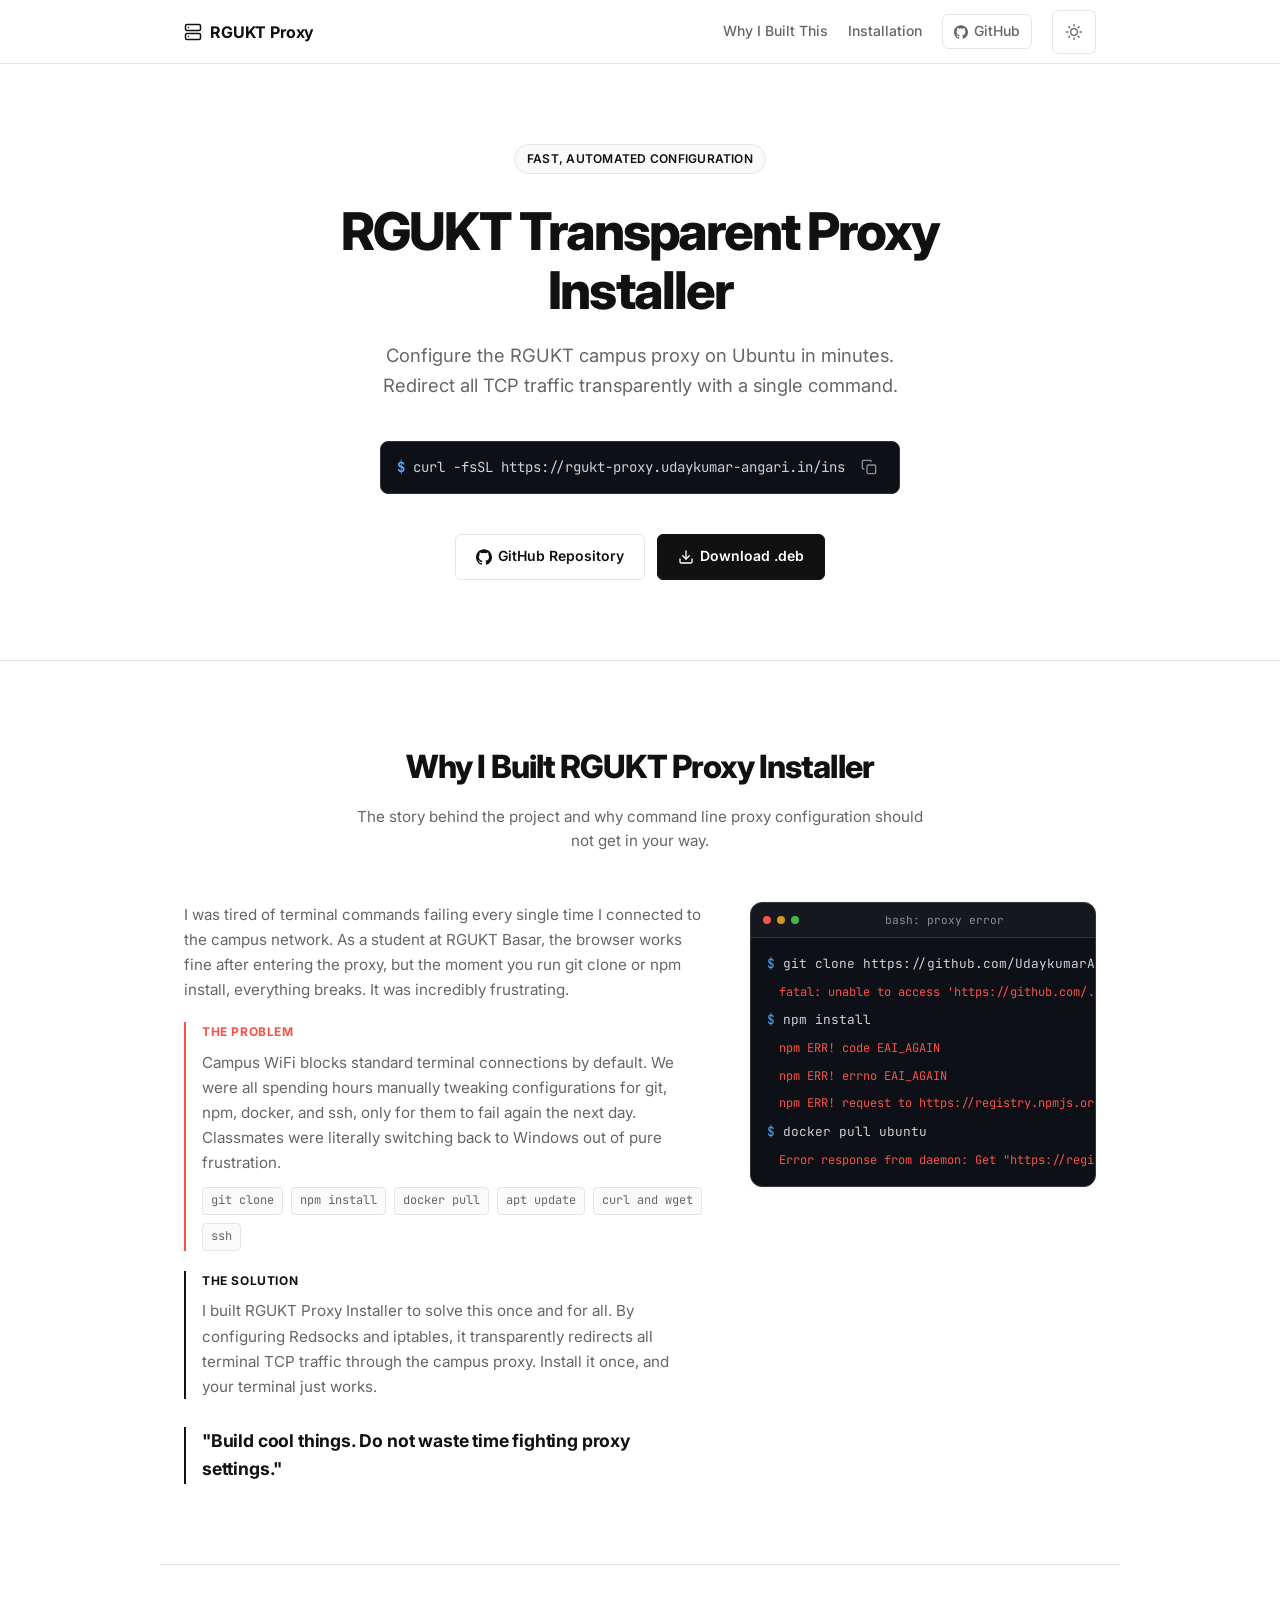
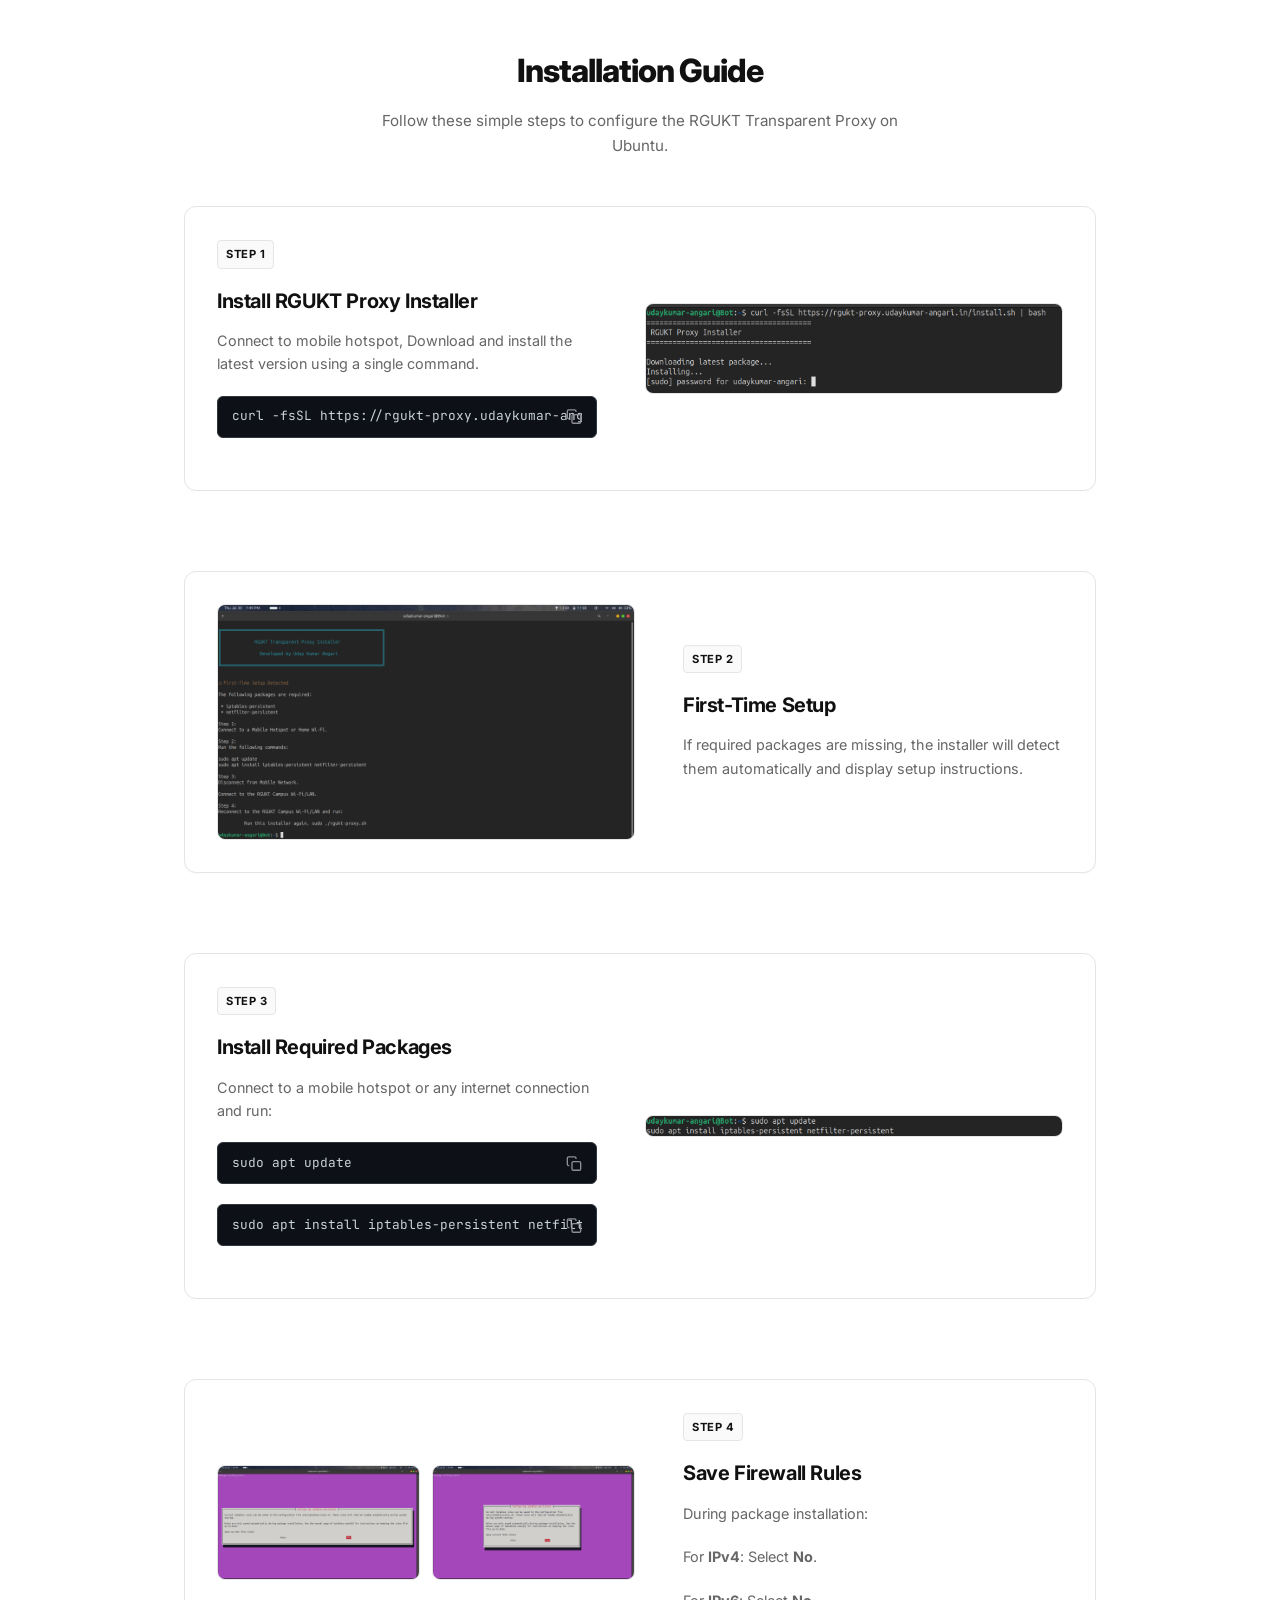
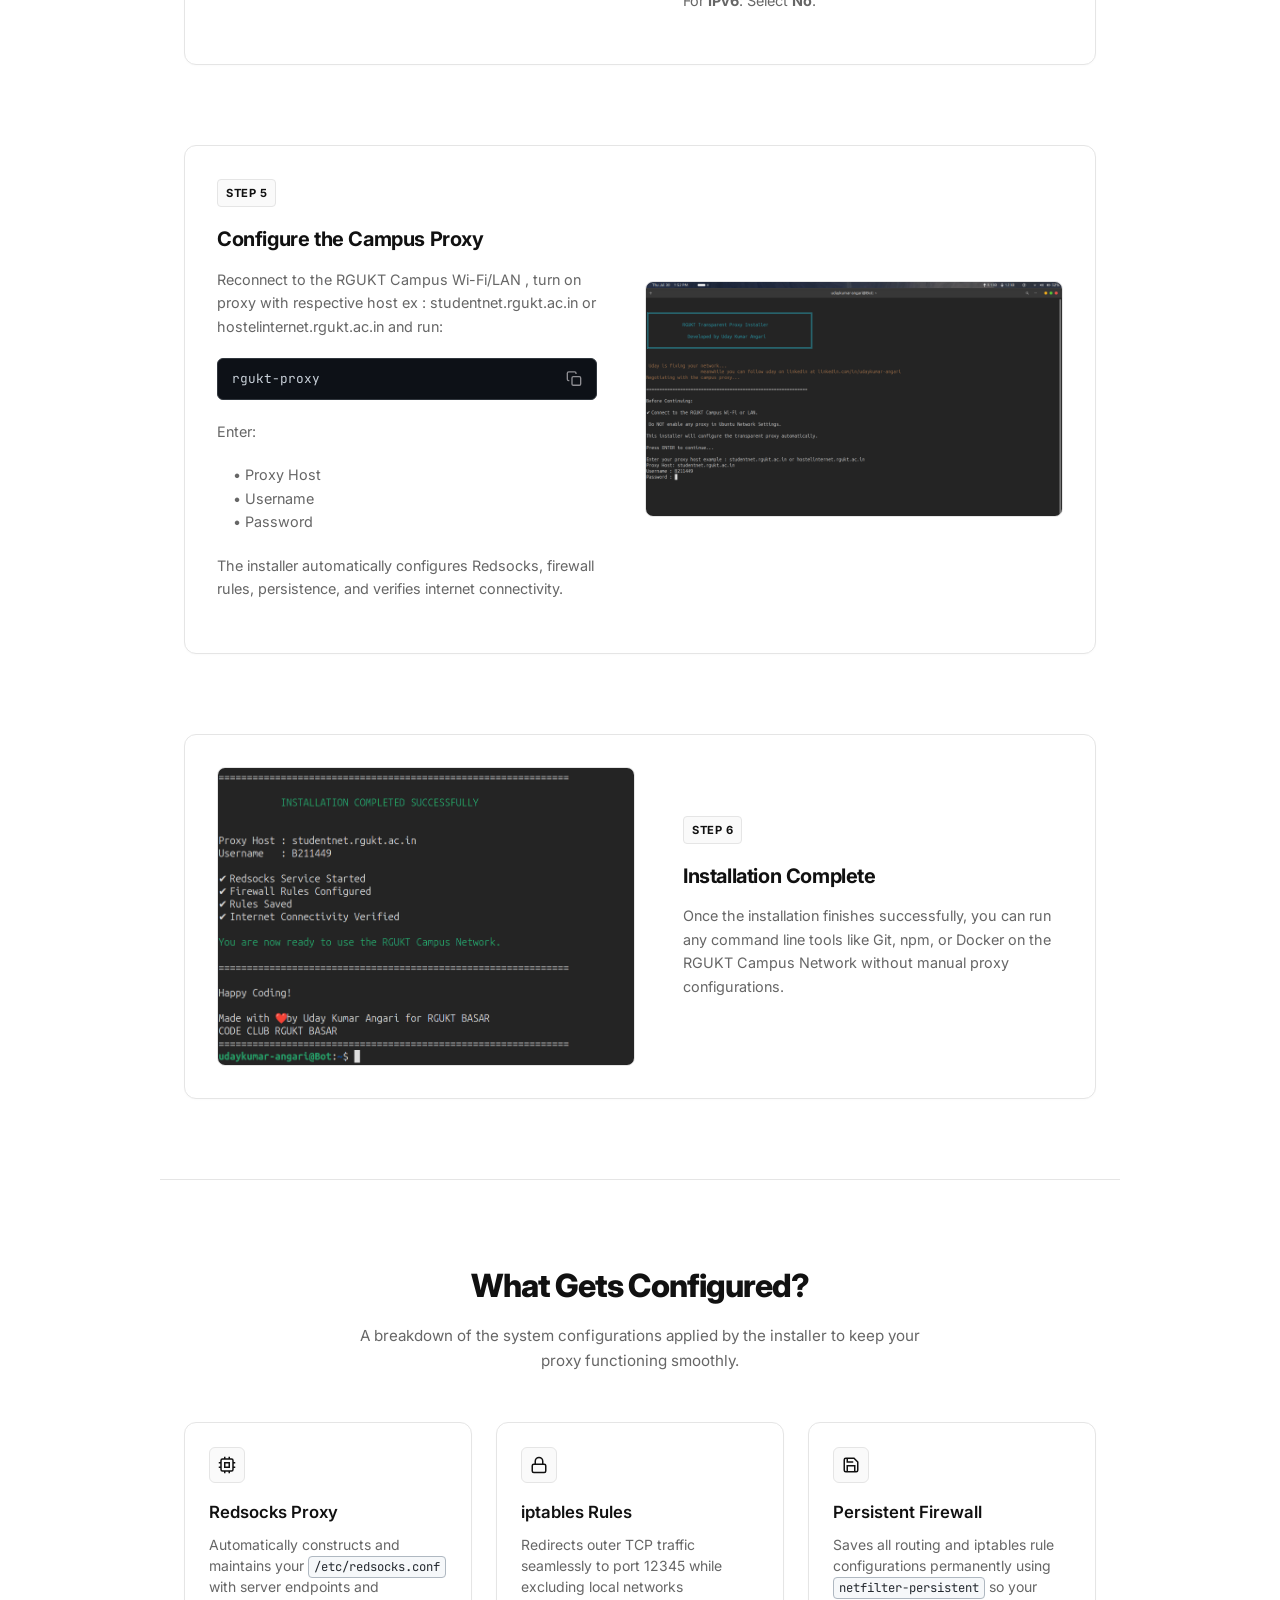
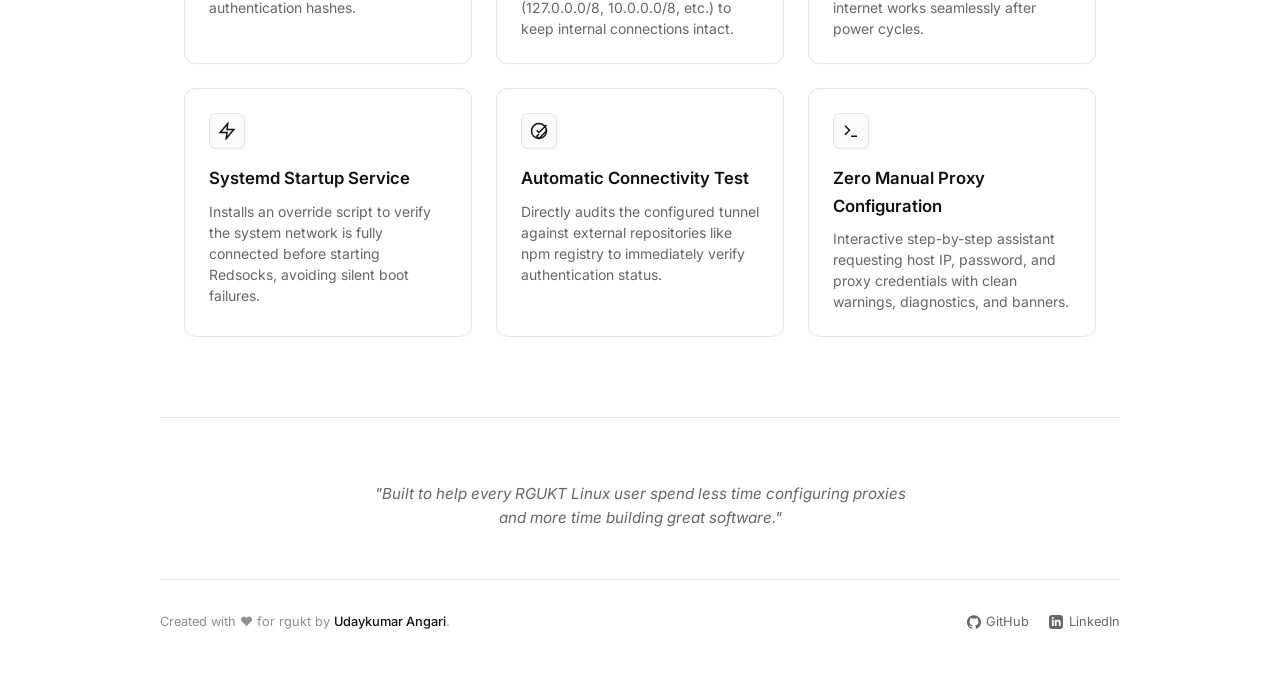
==== commit 244bb1ab: "fixed mobile ui bugs" ====
--- a/docs/index.html
+++ b/docs/index.html
@@ -24,7 +24,7 @@
         href="https://fonts.googleapis.com/css2?family=Inter:wght@400;500;600;700;800&family=JetBrains+Mono:wght@400;500;600&display=swap"
         rel="stylesheet">
 
-    <link rel="stylesheet" href="styles.css?v=5">
+    <link rel="stylesheet" href="styles.css?v=6">
 
     <script>
         if (localStorage.getItem('theme') === 'dark' || (!('theme' in localStorage) && window.matchMedia('(prefers-color-scheme: dark)').matches)) {
--- a/docs/styles.css
+++ b/docs/styles.css
@@ -138,6 +138,8 @@
 html {
     scroll-behavior: smooth;
     font-size: 16px;
+    overflow-x: hidden;
+    width: 100%;
 }
 
 body {
@@ -147,6 +149,7 @@
     line-height: 1.625;
     -webkit-font-smoothing: antialiased;
     overflow-x: hidden;
+    width: 100%;
 }
 
 a {
@@ -355,6 +358,8 @@
 
 .hero-container {
     max-width: 680px;
+    width: 100%;
+    min-width: 0;
 }
 
 .hero-badge {
@@ -384,15 +389,18 @@
 }
 
 .hero-subtitle {
-    font-size: clamp(1rem, 2vw, 1.15rem);
+    font-size: clamp(0.95rem, 2vw, 1.15rem);
     color: var(--text-secondary);
     max-width: 580px;
+    width: 100%;
     margin: 0 auto 2.5rem auto;
 }
 
 /* Copy Terminal Code Box */
 .command-box-wrapper {
     max-width: 520px;
+    width: 100%;
+    min-width: 0;
     margin: 0 auto 2.5rem auto;
 }
 
@@ -405,6 +413,8 @@
     padding: 0.7rem 1rem;
     position: relative;
     box-shadow: var(--shadow-sm);
+    width: 100%;
+    min-width: 0;
 }
 
 .command-prompt {
@@ -414,6 +424,7 @@
     user-select: none;
     margin-right: 0.5rem;
     font-size: 0.875rem;
+    flex-shrink: 0;
 }
 
 .command-text {
@@ -428,6 +439,7 @@
     white-space: nowrap;
     text-align: left;
     flex-grow: 1;
+    min-width: 0;
     scrollbar-width: none;
 }
 
@@ -818,6 +830,8 @@
     position: relative;
     display: flex;
     align-items: center;
+    width: 100%;
+    min-width: 0;
 }
 
 .step-code-block code {
@@ -826,10 +840,12 @@
     color: var(--text-code-block);
     background: none;
     border: none;
-    padding: 0 2rem 0 0;
+    padding: 0 2.2rem 0 0;
     border-radius: 0;
     overflow-x: auto;
+    white-space: nowrap;
     width: 100%;
+    min-width: 0;
 }
 
 .step-code-block .copy-btn {
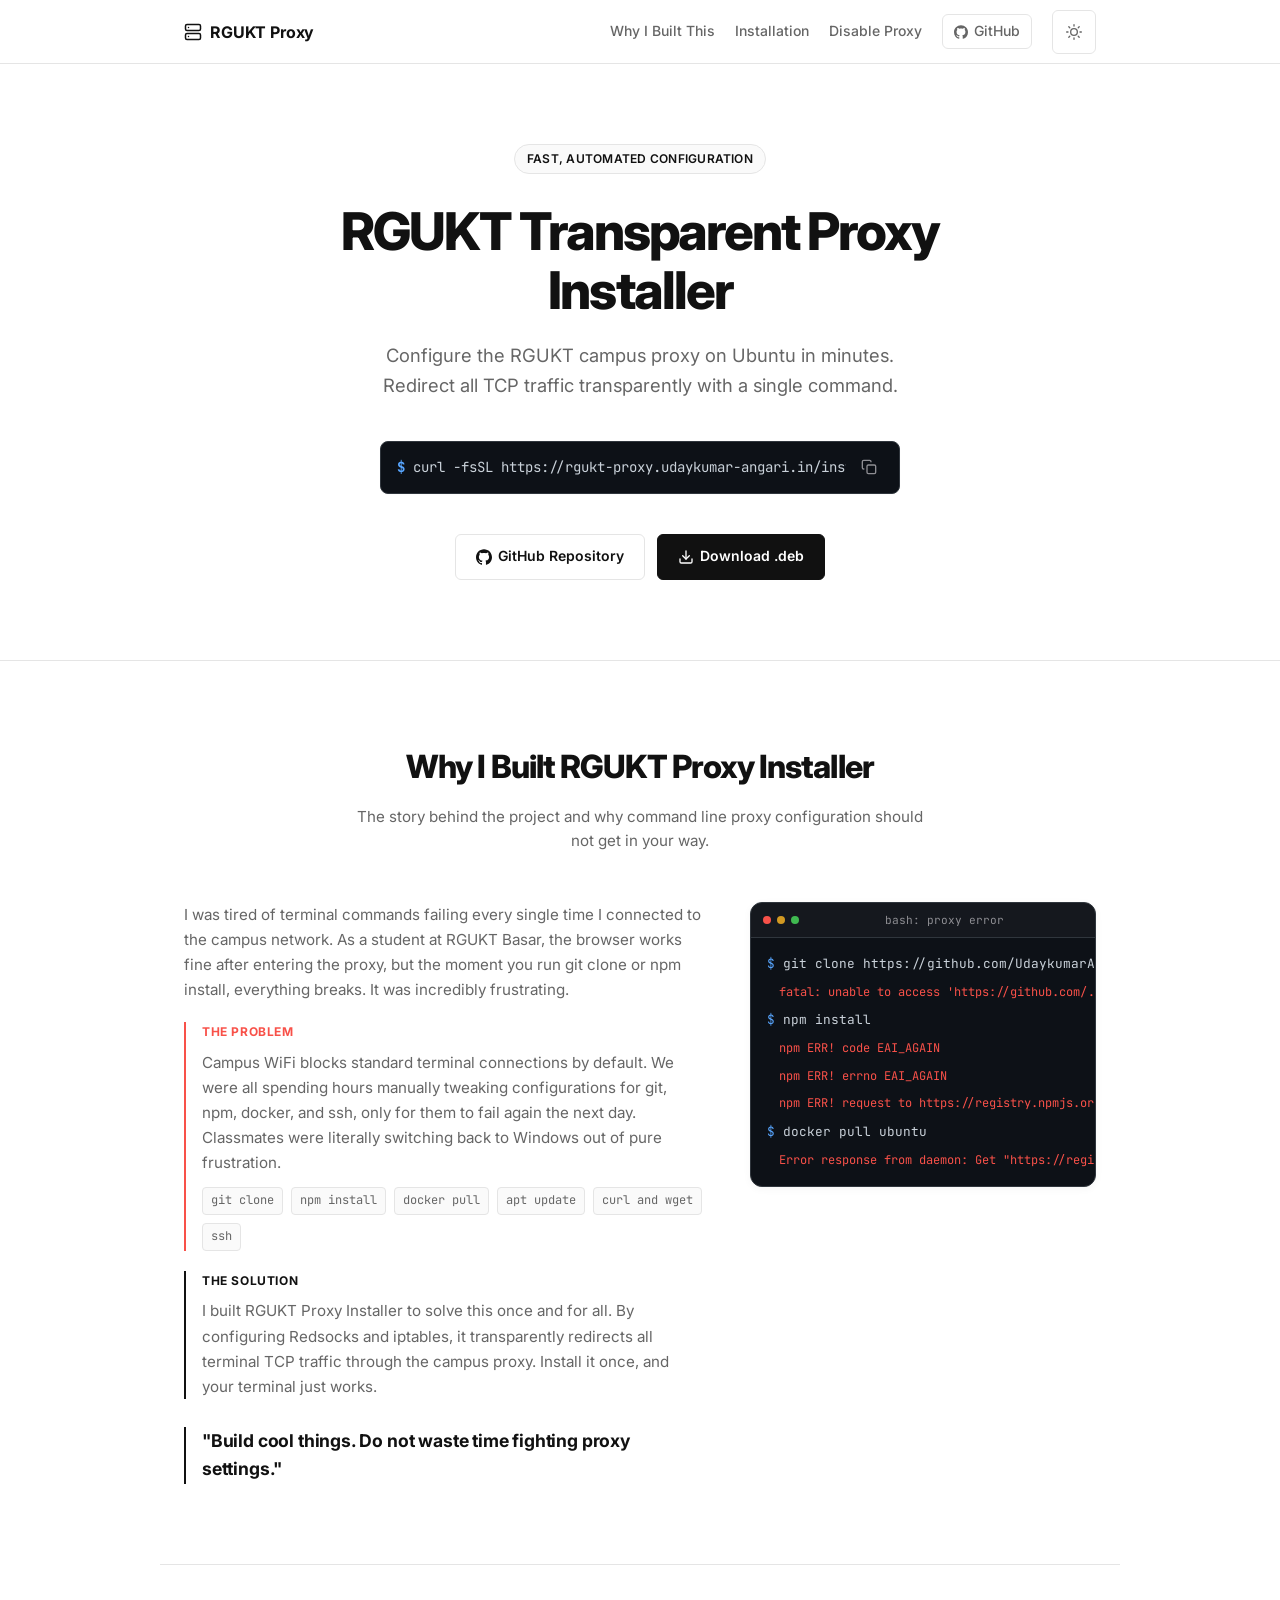
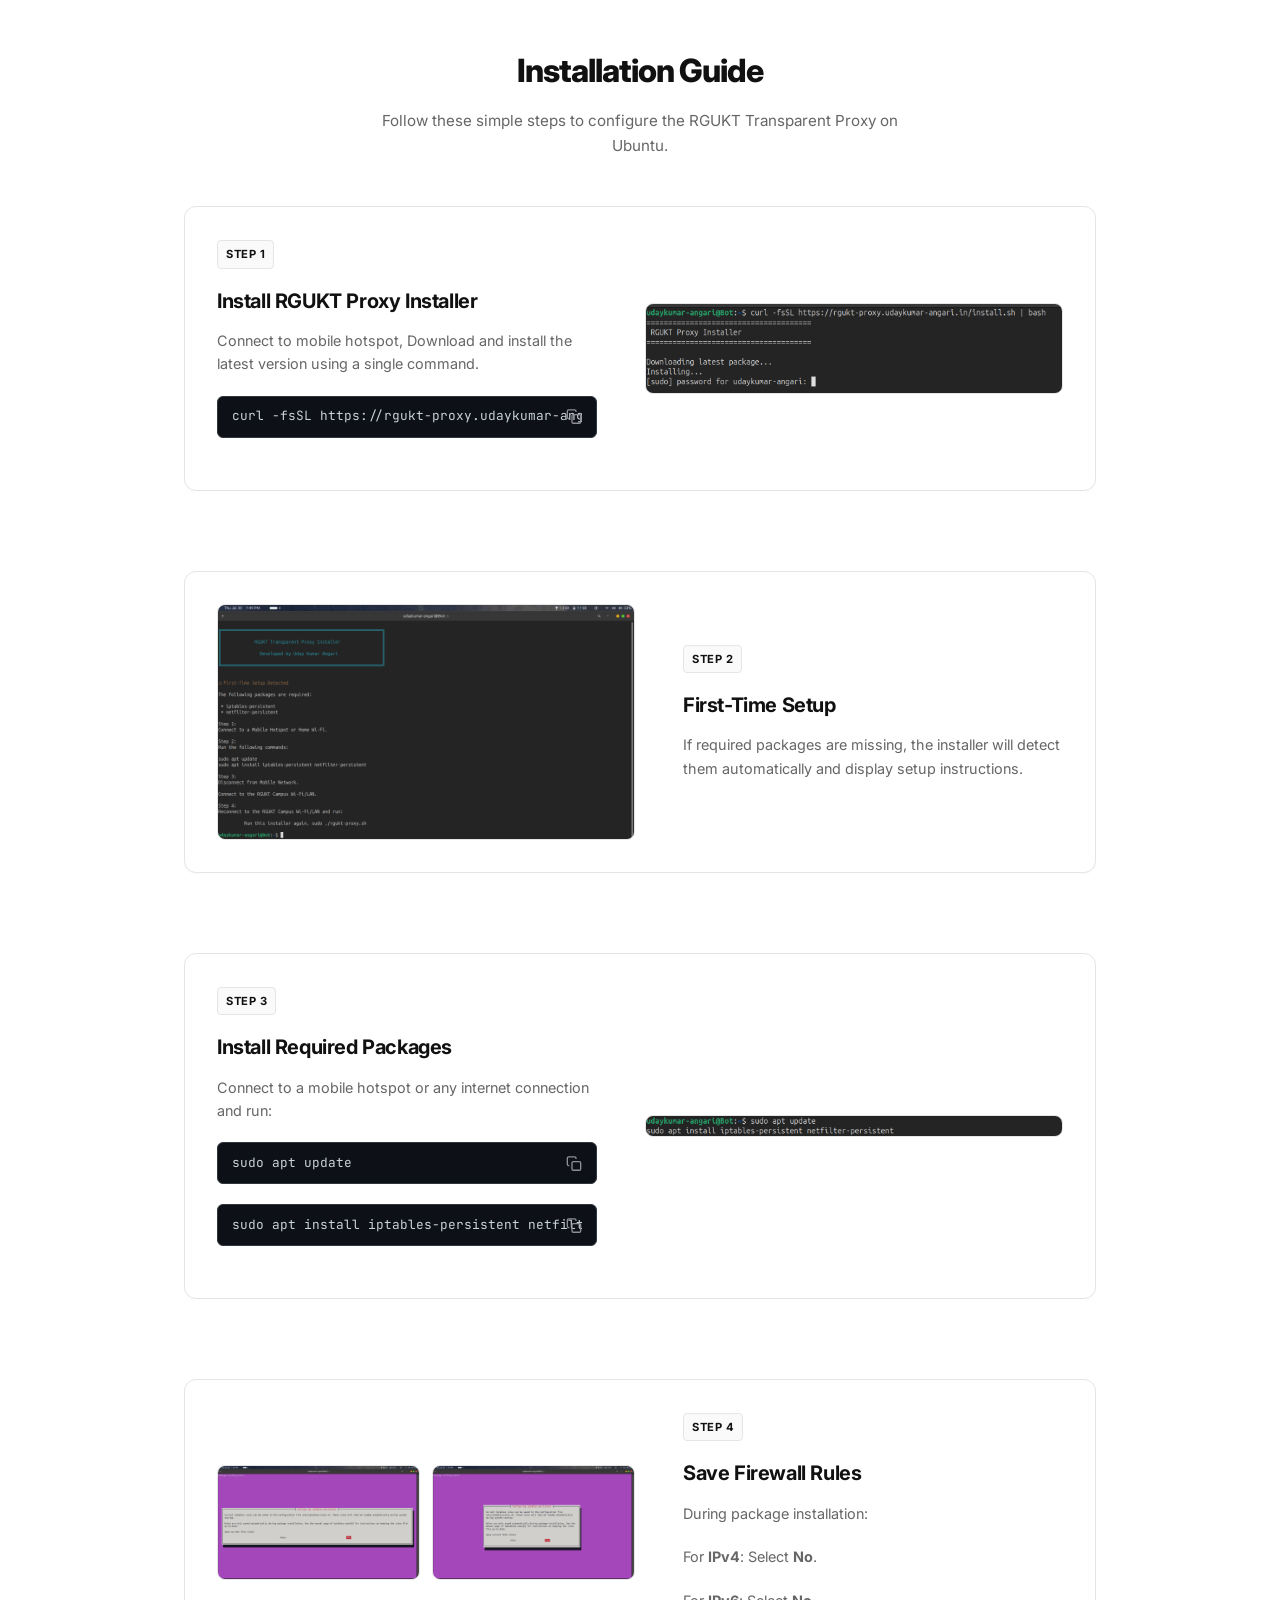
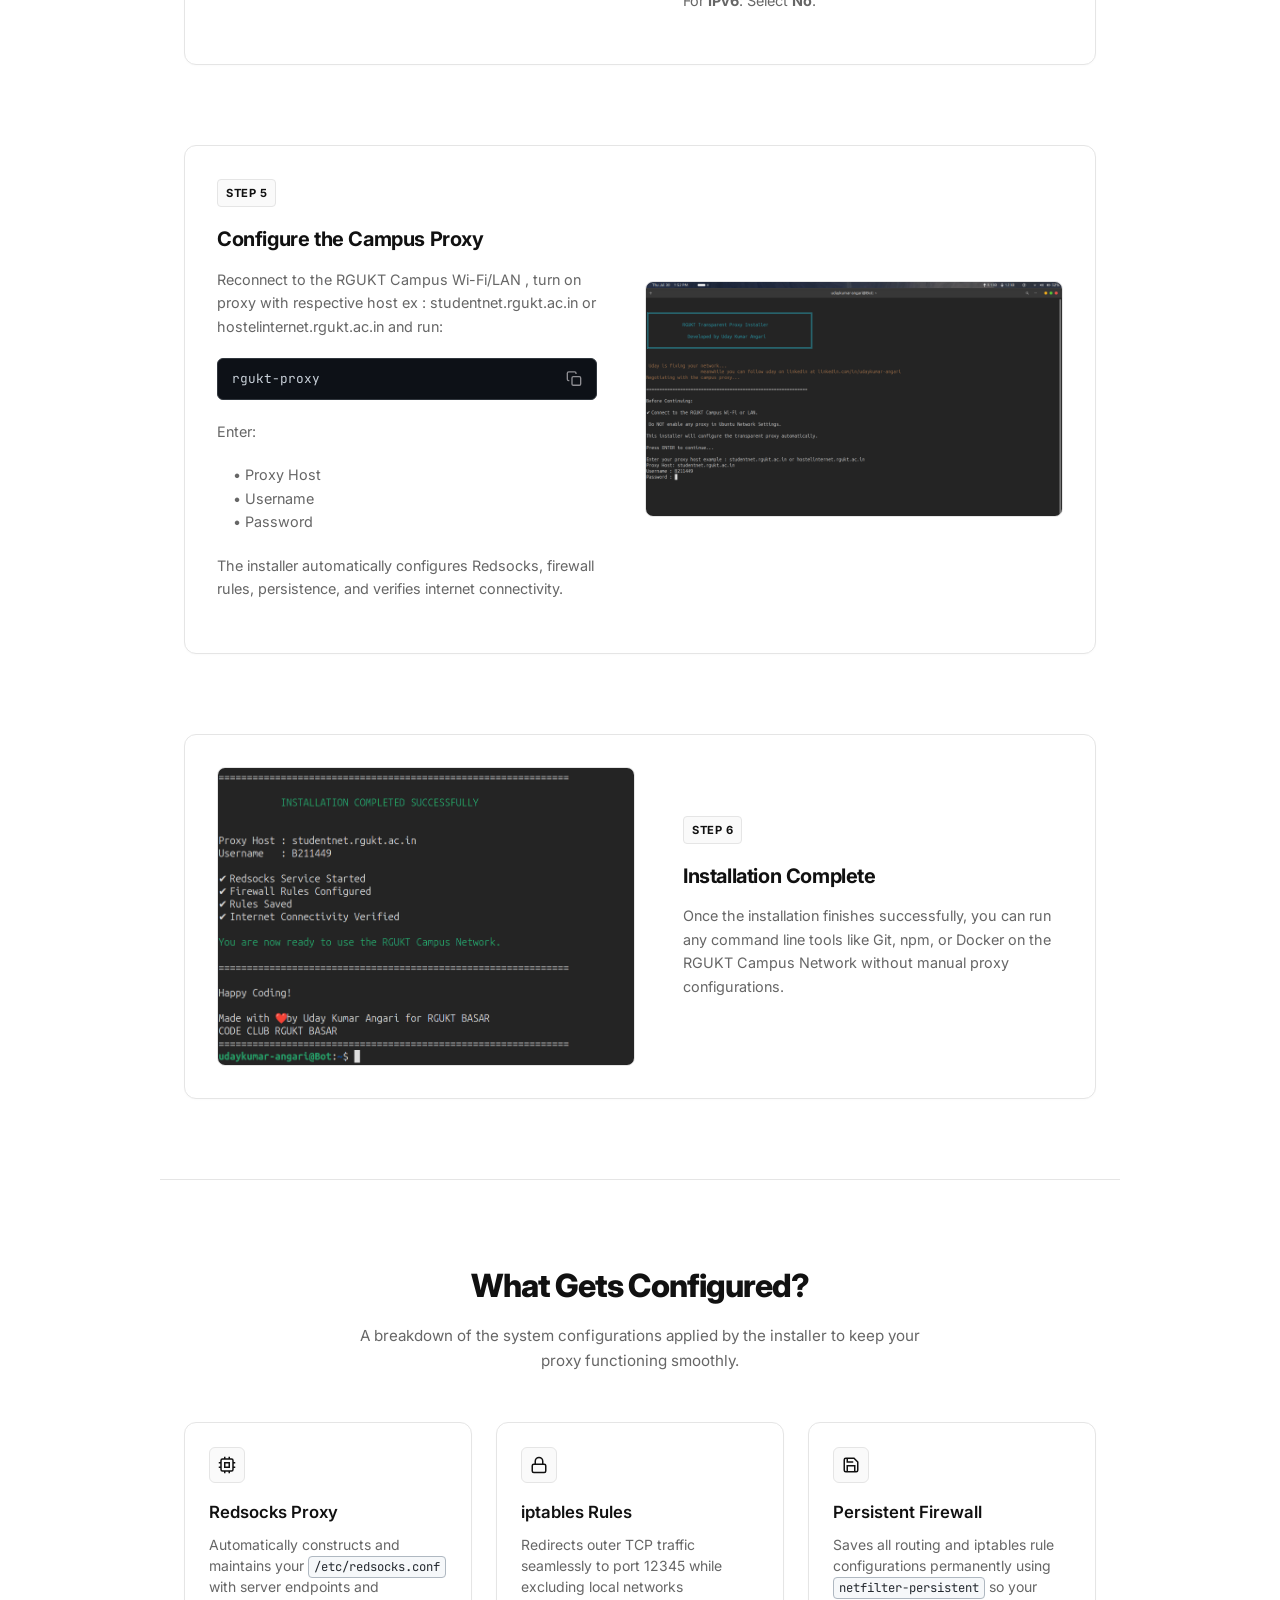
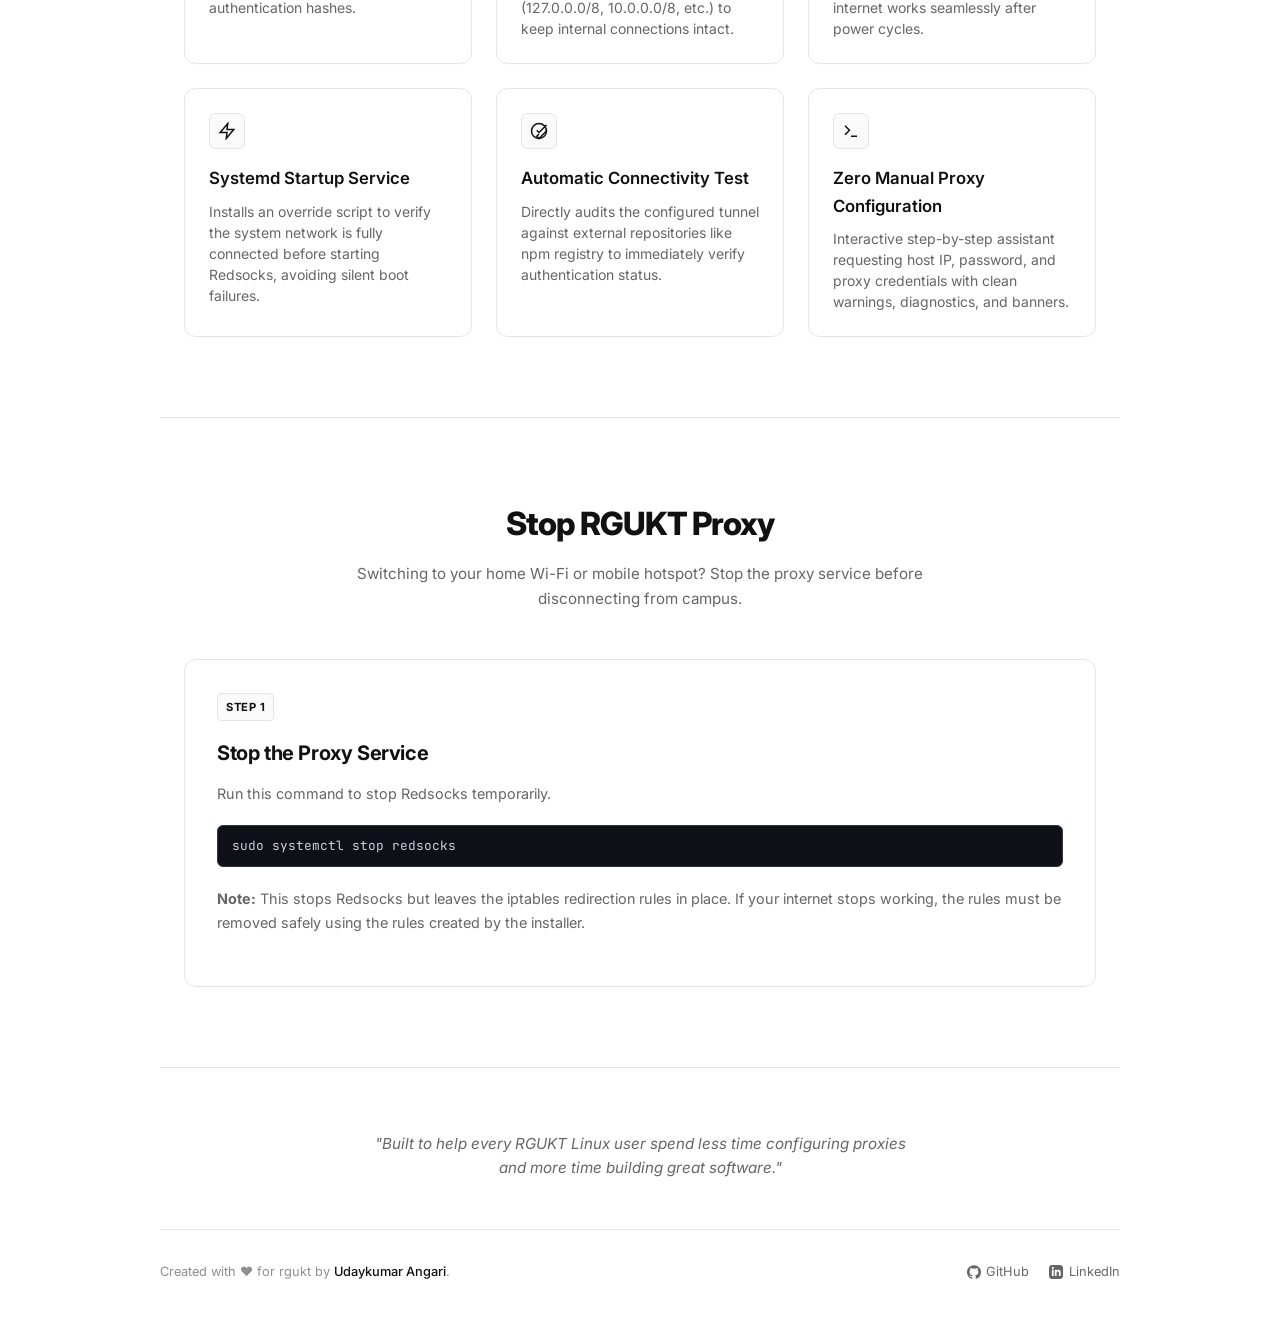
==== commit 0470daa6: "Add section to stop RGUKT Proxy service Added instructions for stopping the RGUKT Proxy service." ====
--- a/docs/index.html
+++ b/docs/index.html
@@ -80,6 +80,7 @@
             <nav class="nav-menu" id="nav-menu">
                 <a href="#why-built" class="nav-item">Why I Built This</a>
                 <a href="#installation" class="nav-item">Installation</a>
+                <a href="#disable-proxy" class="nav-item">Disable Proxy</a>
                 <a href="https://github.com/UdaykumarAngari/rgukt-proxy" target="_blank" rel="noopener noreferrer"
                     class="nav-item github-nav-link">
                     <svg class="github-icon" viewBox="0 0 24 24" fill="currentColor">
@@ -566,6 +567,48 @@
             </div>
         </section>
 
+        <section id="disable-proxy" class="installation-section scroll-animate">
+            <div class="section-header">
+                <h2 class="section-title">Stop RGUKT Proxy</h2>
+                <p class="section-subtitle">
+                    Switching to your home Wi-Fi or mobile hotspot?
+                    Stop the proxy service before disconnecting from campus.
+                </p>
+            </div>
+        
+            <div class="steps-list">
+                <div class="step-card scroll-animate">
+                    <div class="step-info-block">
+                        <div class="step-badge">Step 1</div>
+                        <h3 class="step-card-title">Stop the Proxy Service</h3>
+                        <p class="step-card-desc">
+                            Run this command to stop Redsocks temporarily.
+                        </p>
+        
+                        <div class="step-code-wrapper">
+                            <div class="step-code-block">
+                                <code id="stop-proxy-code">sudo systemctl stop redsocks</code>
+                                <button class="copy-btn"
+                                    data-clipboard-target="#stop-proxy-code"
+                                    aria-label="Copy stop command">
+                                    <span class="copy-tooltip">Copy</span>
+                                </button>
+                            </div>
+                        </div>
+        
+                        <p class="step-card-desc">
+                            <strong>Note:</strong> This stops Redsocks but leaves
+                            the iptables redirection rules in place. If your
+                            internet stops working, the rules must be removed
+                            safely using the rules created by the installer.
+                        </p>
+                    </div>
+                </div>
+            </div>
+        </section>
+        
+
+
         <section class="quote-section scroll-animate">
             <p class="quote-text">"Built to help every RGUKT Linux user spend less time configuring proxies and more
                 time building great software."</p>
@@ -612,4 +655,4 @@
     <script src="script.js"></script>
 </body>
 
-</html>+</html>
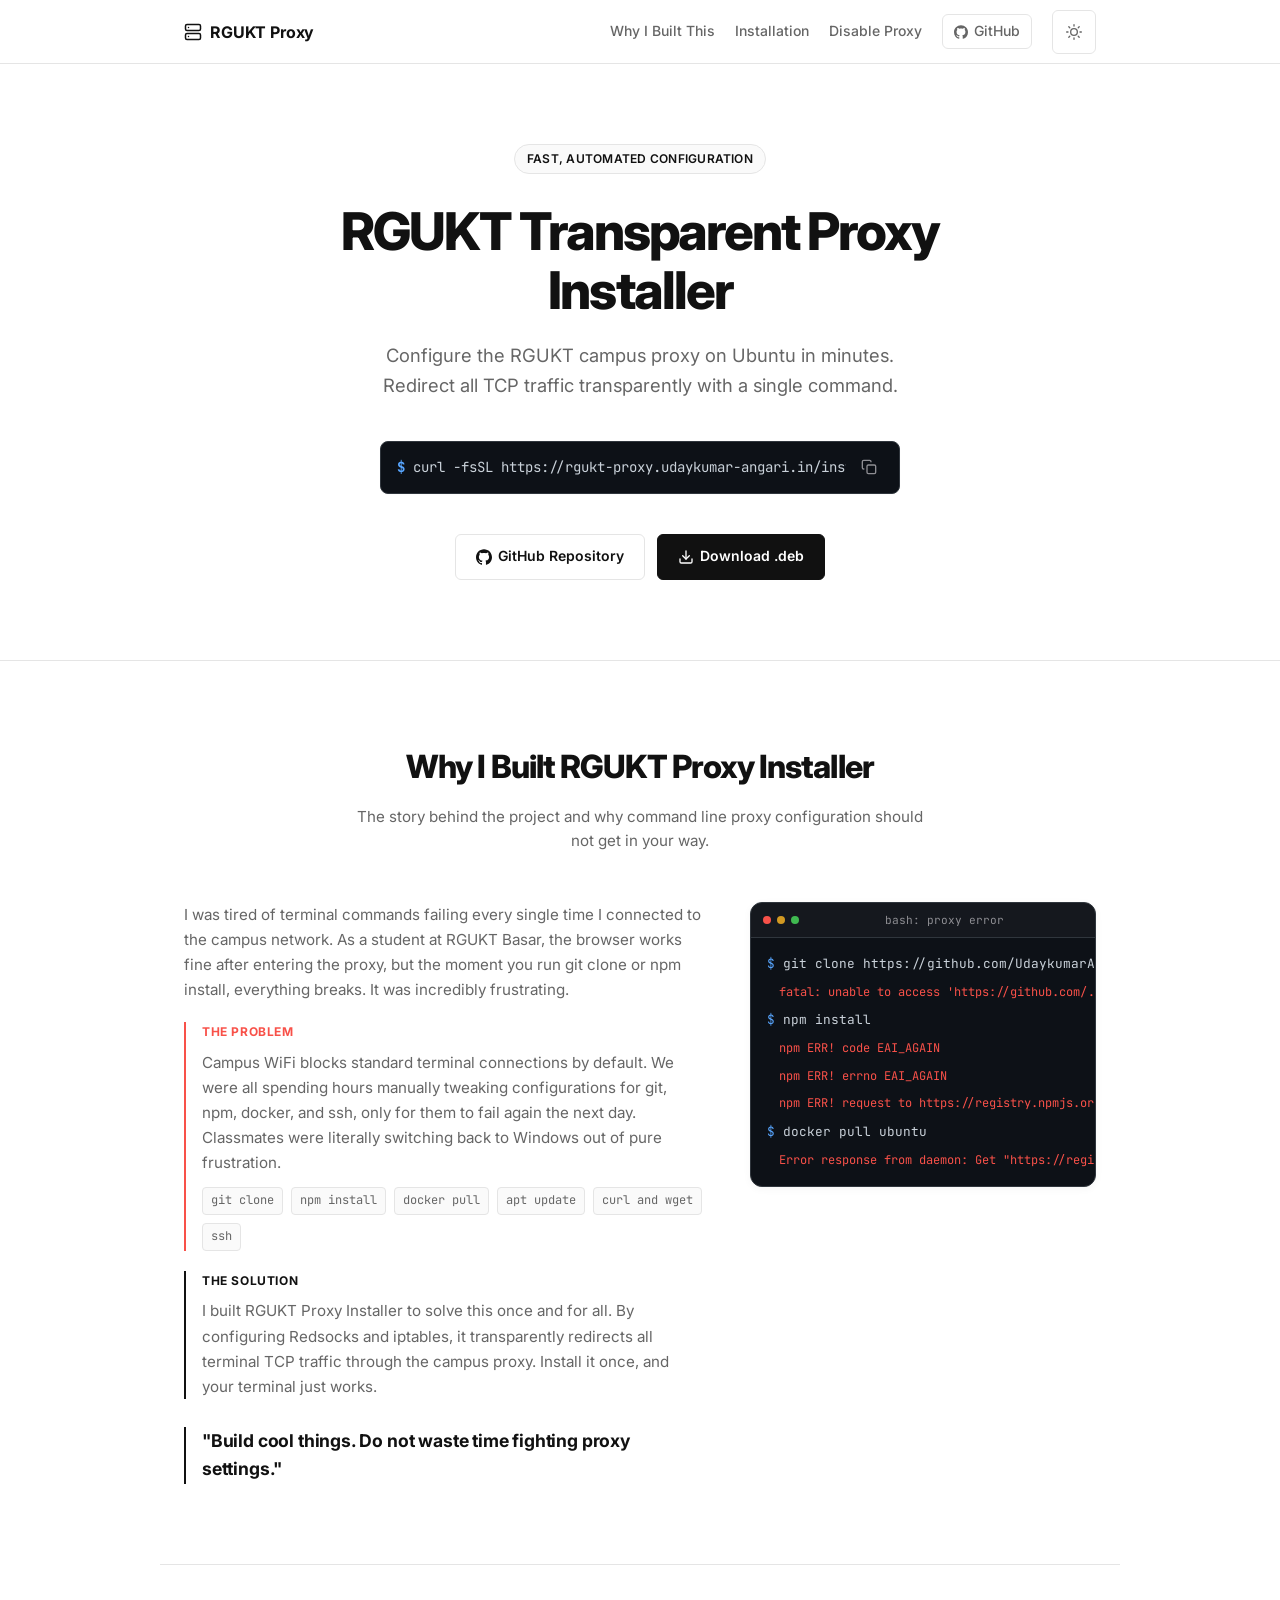
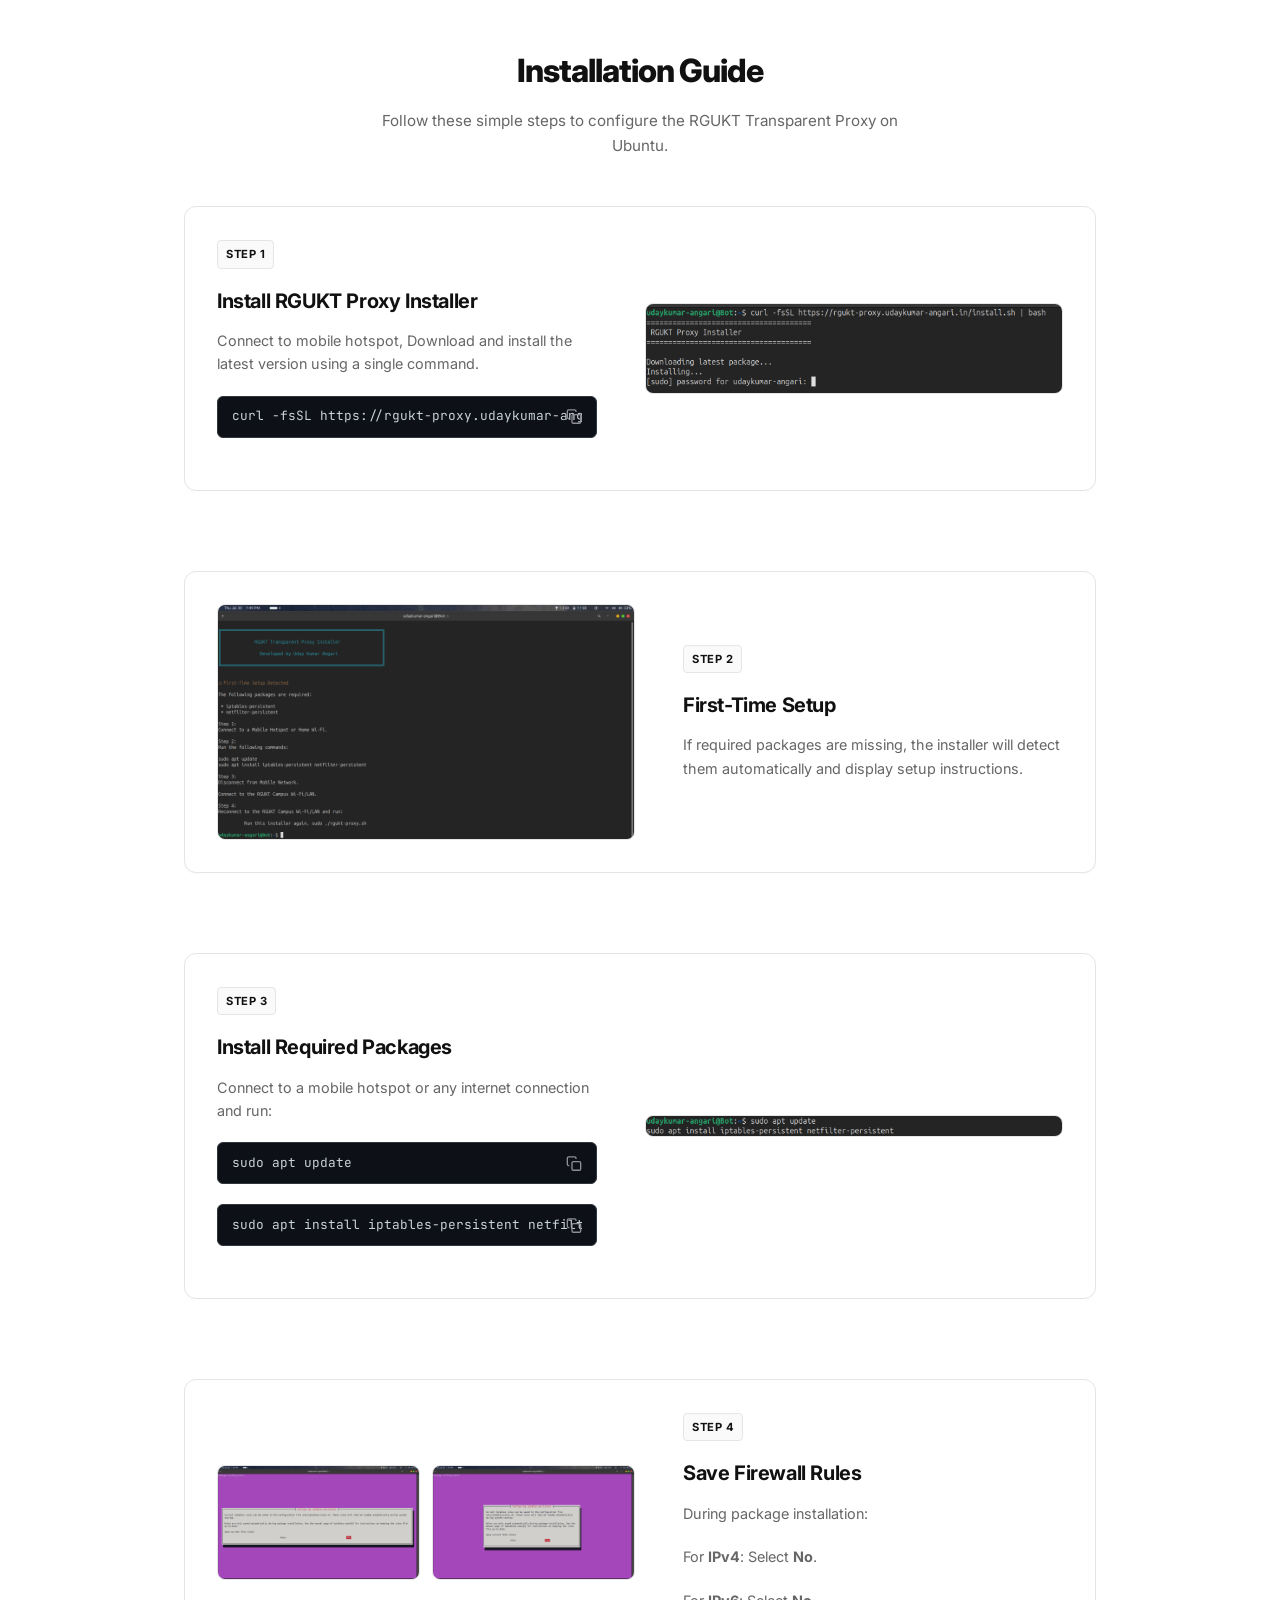
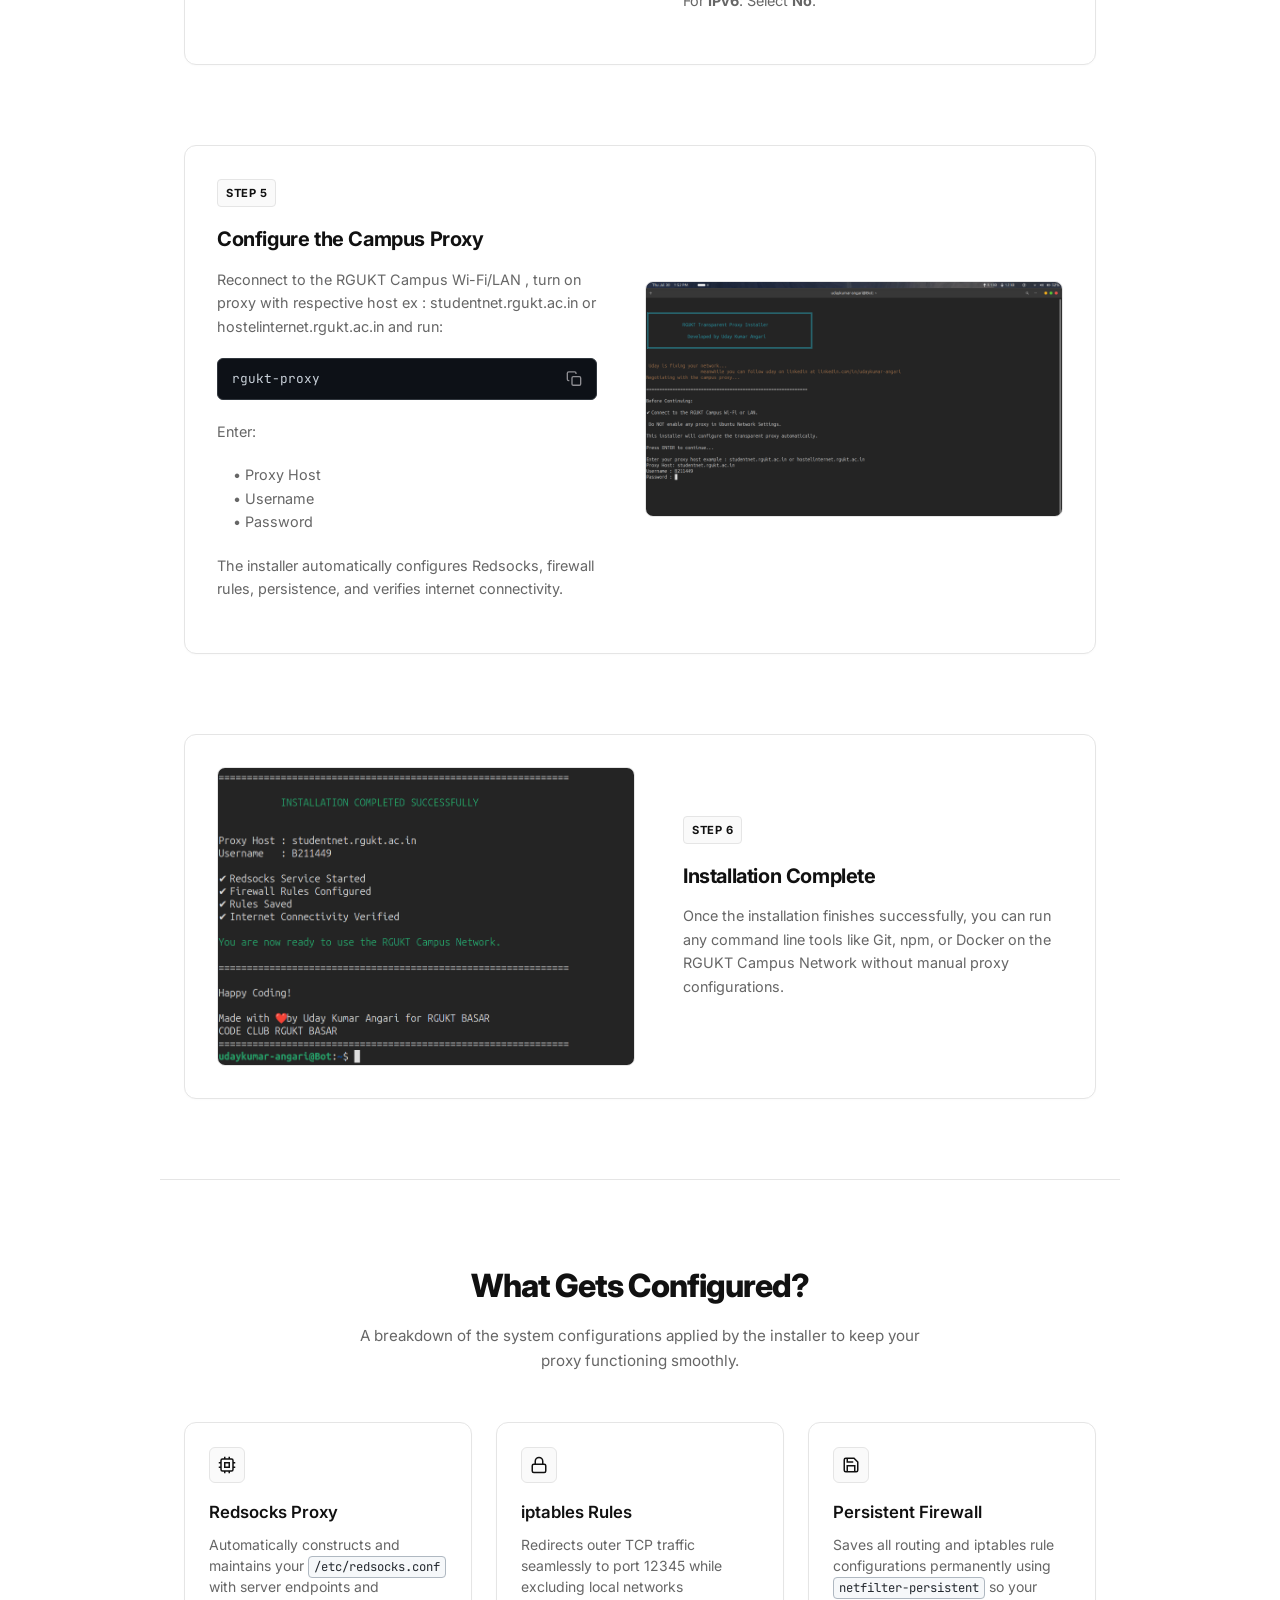
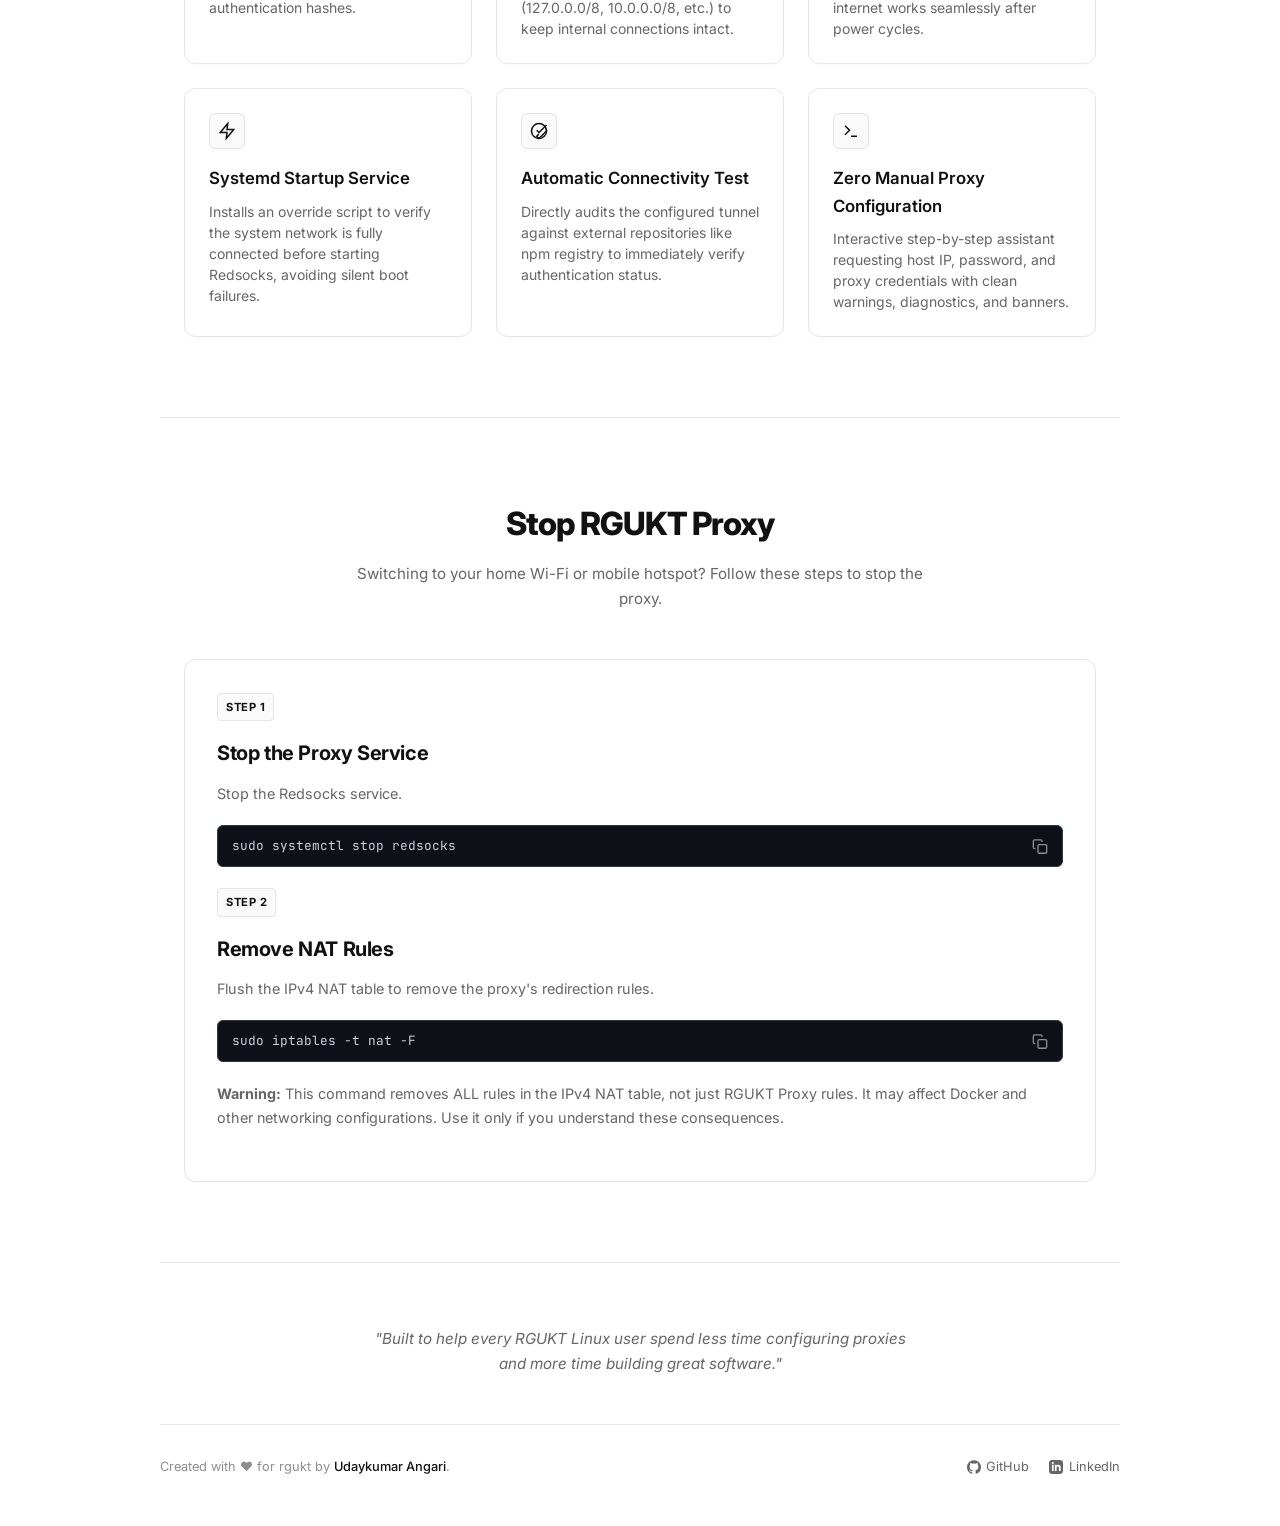
==== commit faed724b: "Revise proxy service stop instructions Updated instructions for stopping the RGUKT proxy service and" ====
--- a/docs/index.html
+++ b/docs/index.html
@@ -572,7 +572,7 @@
                 <h2 class="section-title">Stop RGUKT Proxy</h2>
                 <p class="section-subtitle">
                     Switching to your home Wi-Fi or mobile hotspot?
-                    Stop the proxy service before disconnecting from campus.
+                    Follow these steps to stop the proxy.
                 </p>
             </div>
         
@@ -582,7 +582,7 @@
                         <div class="step-badge">Step 1</div>
                         <h3 class="step-card-title">Stop the Proxy Service</h3>
                         <p class="step-card-desc">
-                            Run this command to stop Redsocks temporarily.
+                            Stop the Redsocks service.
                         </p>
         
                         <div class="step-code-wrapper">
@@ -592,15 +592,56 @@
                                     data-clipboard-target="#stop-proxy-code"
                                     aria-label="Copy stop command">
                                     <span class="copy-tooltip">Copy</span>
+                                    <svg class="copy-icon" viewBox="0 0 24 24"
+                                        fill="none" stroke="currentColor"
+                                        stroke-width="2">
+                                        <rect x="9" y="9" width="13" height="13" rx="2"></rect>
+                                        <path d="M5 15H4a2 2 0 0 1-2-2V4a2 2 0 0 1 2-2h9a2 2 0 0 1 2 2v1"></path>
+                                    </svg>
+                                    <svg class="check-icon" viewBox="0 0 24 24"
+                                        fill="none" stroke="currentColor"
+                                        stroke-width="2.5">
+                                        <polyline points="20 6 9 17 4 12"></polyline>
+                                    </svg>
+                                </button>
+                            </div>
+                        </div>
+        
+                        <div class="step-badge">Step 2</div>
+                        <h3 class="step-card-title">Remove NAT Rules</h3>
+                        <p class="step-card-desc">
+                            Flush the IPv4 NAT table to remove the proxy's
+                            redirection rules.
+                        </p>
+        
+                        <div class="step-code-wrapper">
+                            <div class="step-code-block">
+                                <code id="flush-nat-code">sudo iptables -t nat -F</code>
+                                <button class="copy-btn"
+                                    data-clipboard-target="#flush-nat-code"
+                                    aria-label="Copy NAT flush command">
+                                    <span class="copy-tooltip">Copy</span>
+                                    <svg class="copy-icon" viewBox="0 0 24 24"
+                                        fill="none" stroke="currentColor"
+                                        stroke-width="2">
+                                        <rect x="9" y="9" width="13" height="13" rx="2"></rect>
+                                        <path d="M5 15H4a2 2 0 0 1-2-2V4a2 2 0 0 1 2-2h9a2 2 0 0 1 2 2v1"></path>
+                                    </svg>
+                                    <svg class="check-icon" viewBox="0 0 24 24"
+                                        fill="none" stroke="currentColor"
+                                        stroke-width="2.5">
+                                        <polyline points="20 6 9 17 4 12"></polyline>
+                                    </svg>
                                 </button>
                             </div>
                         </div>
         
                         <p class="step-card-desc">
-                            <strong>Note:</strong> This stops Redsocks but leaves
-                            the iptables redirection rules in place. If your
-                            internet stops working, the rules must be removed
-                            safely using the rules created by the installer.
+                            <strong>Warning:</strong> This command removes
+                            ALL rules in the IPv4 NAT table, not just RGUKT
+                            Proxy rules. It may affect Docker and other
+                            networking configurations. Use it only if you
+                            understand these consequences.
                         </p>
                     </div>
                 </div>
